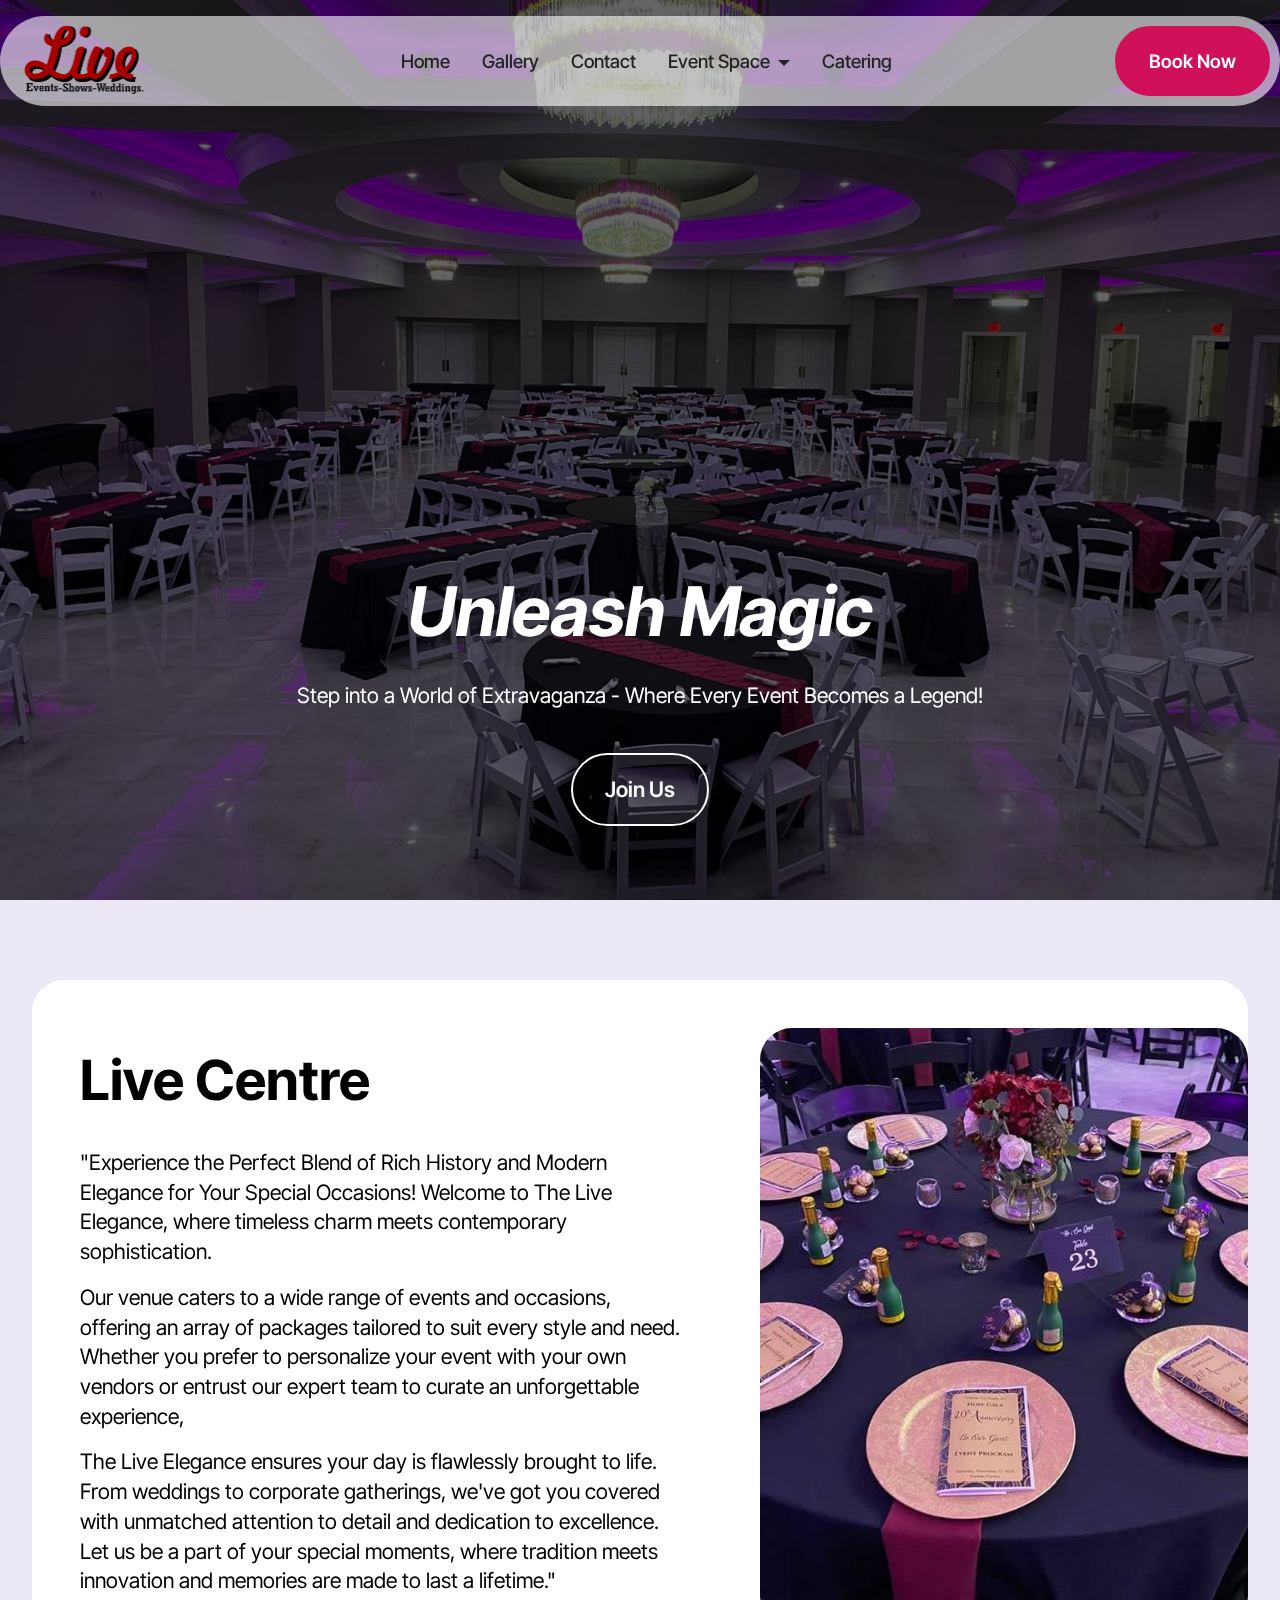
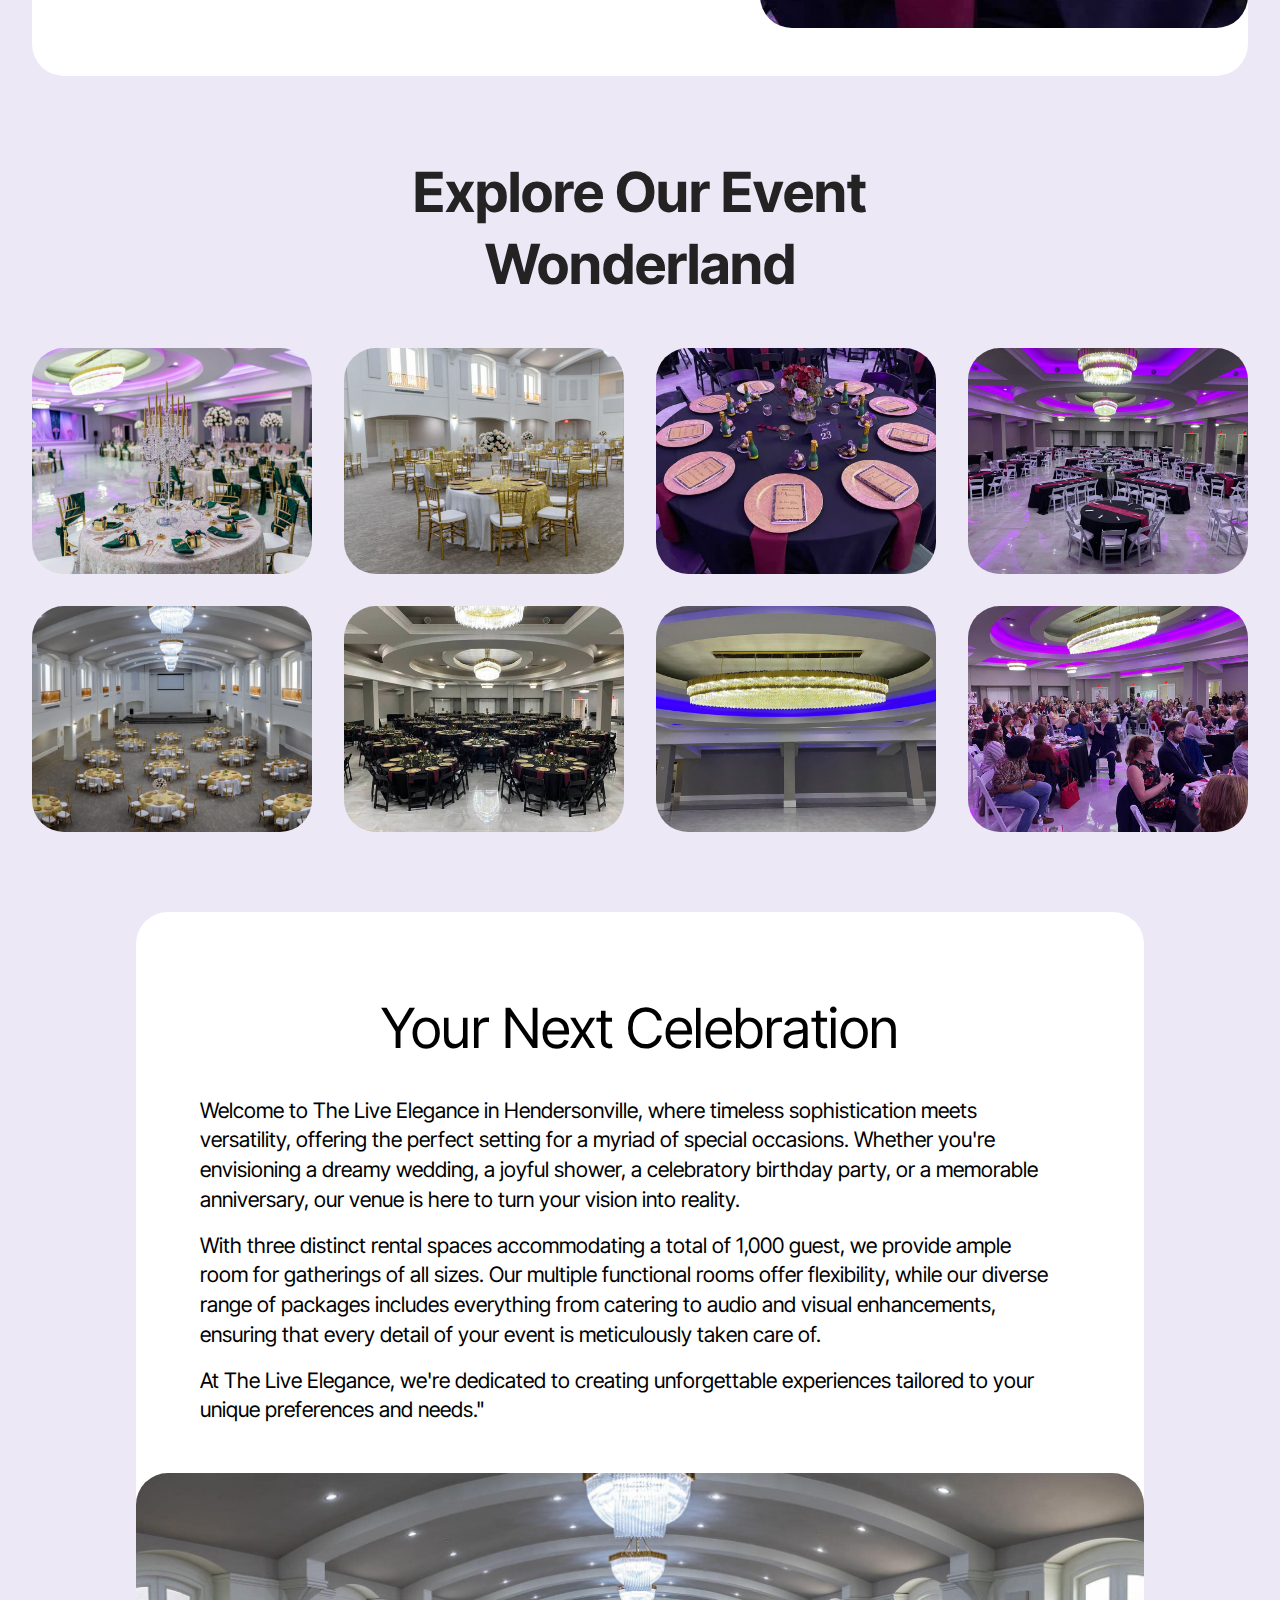
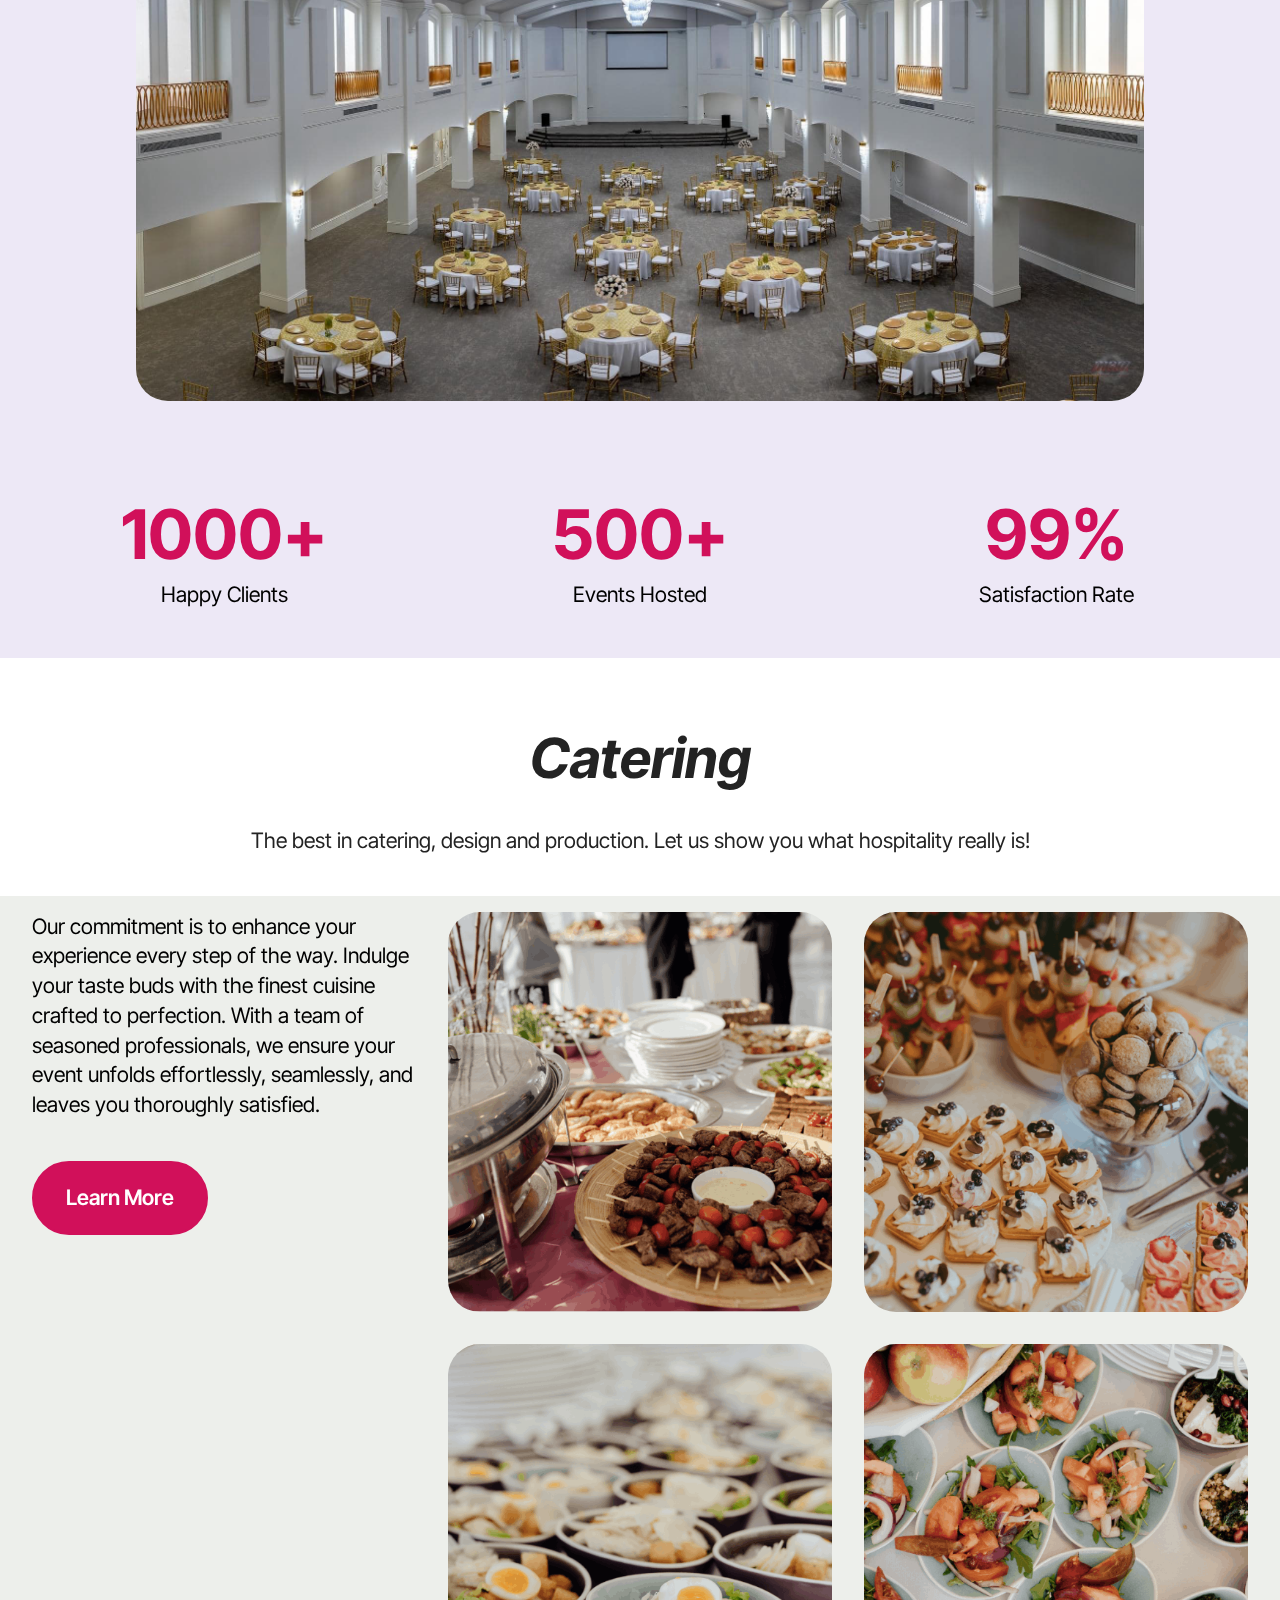
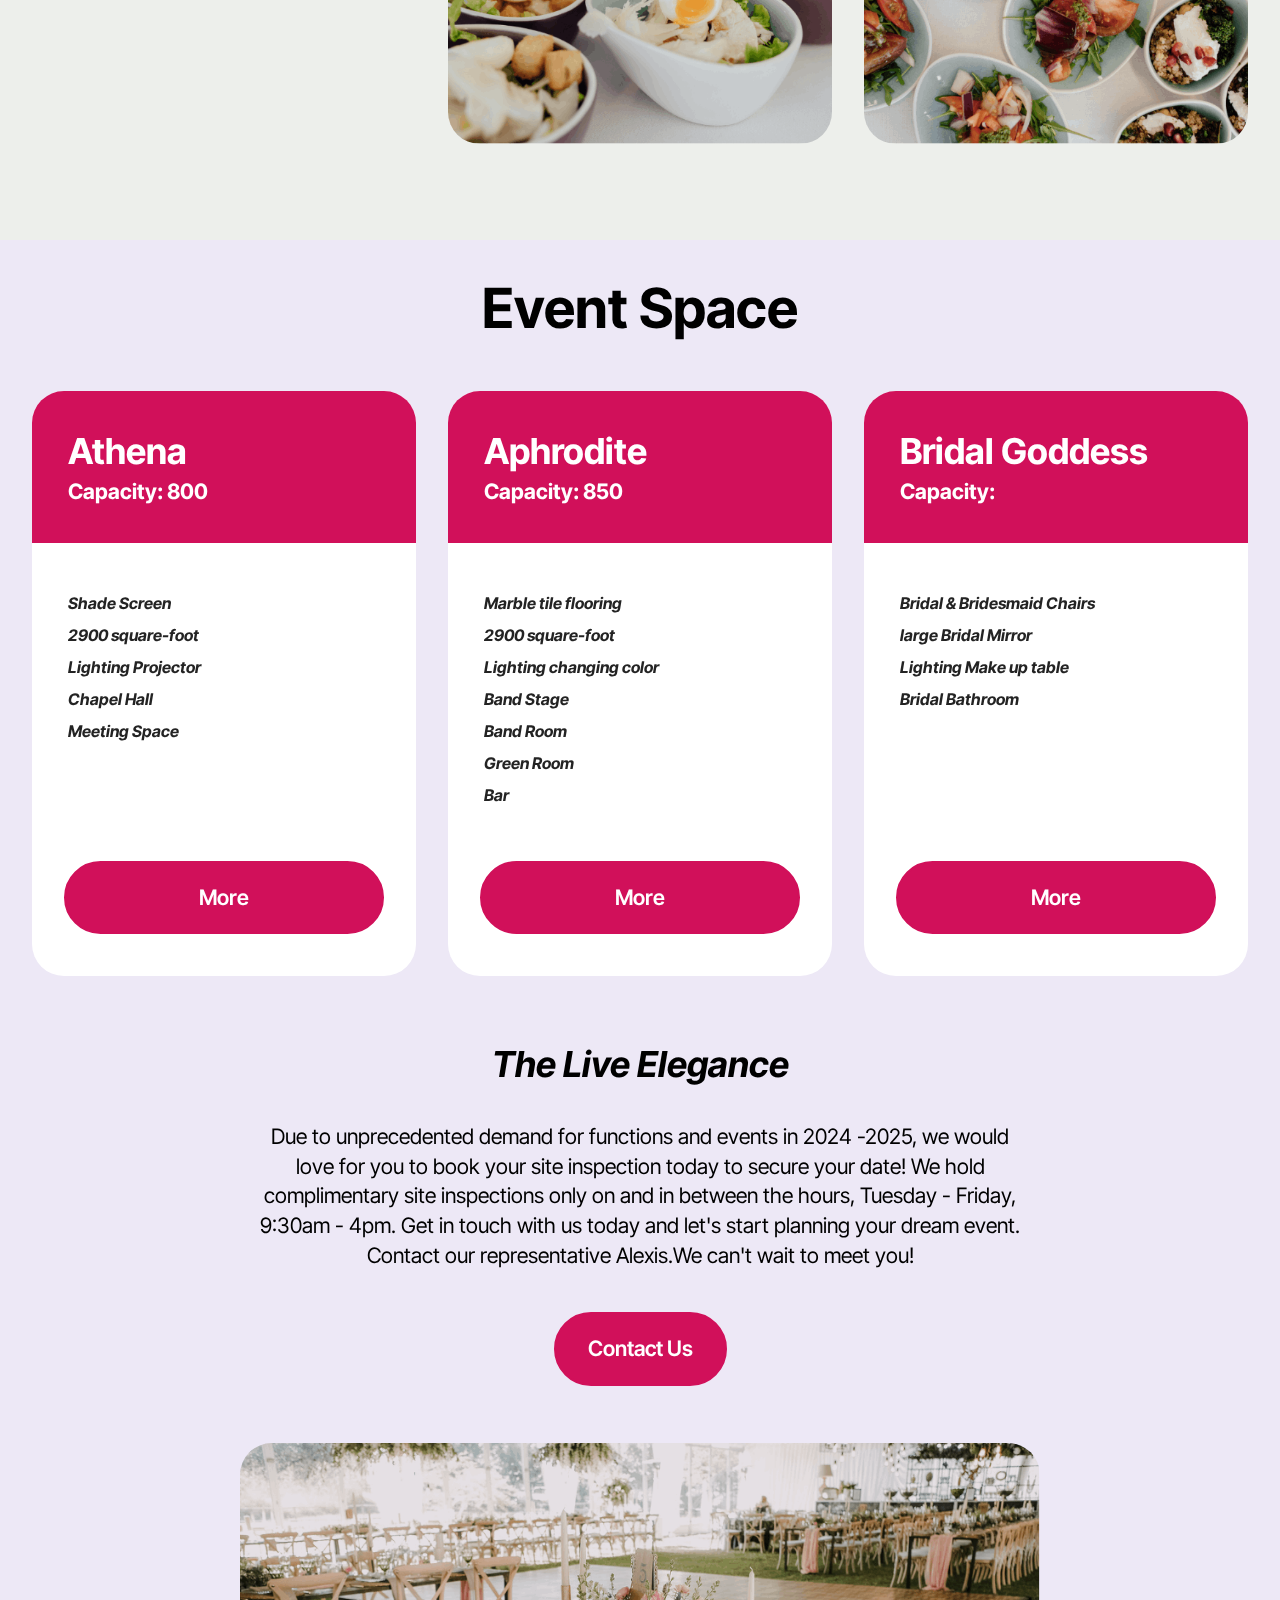
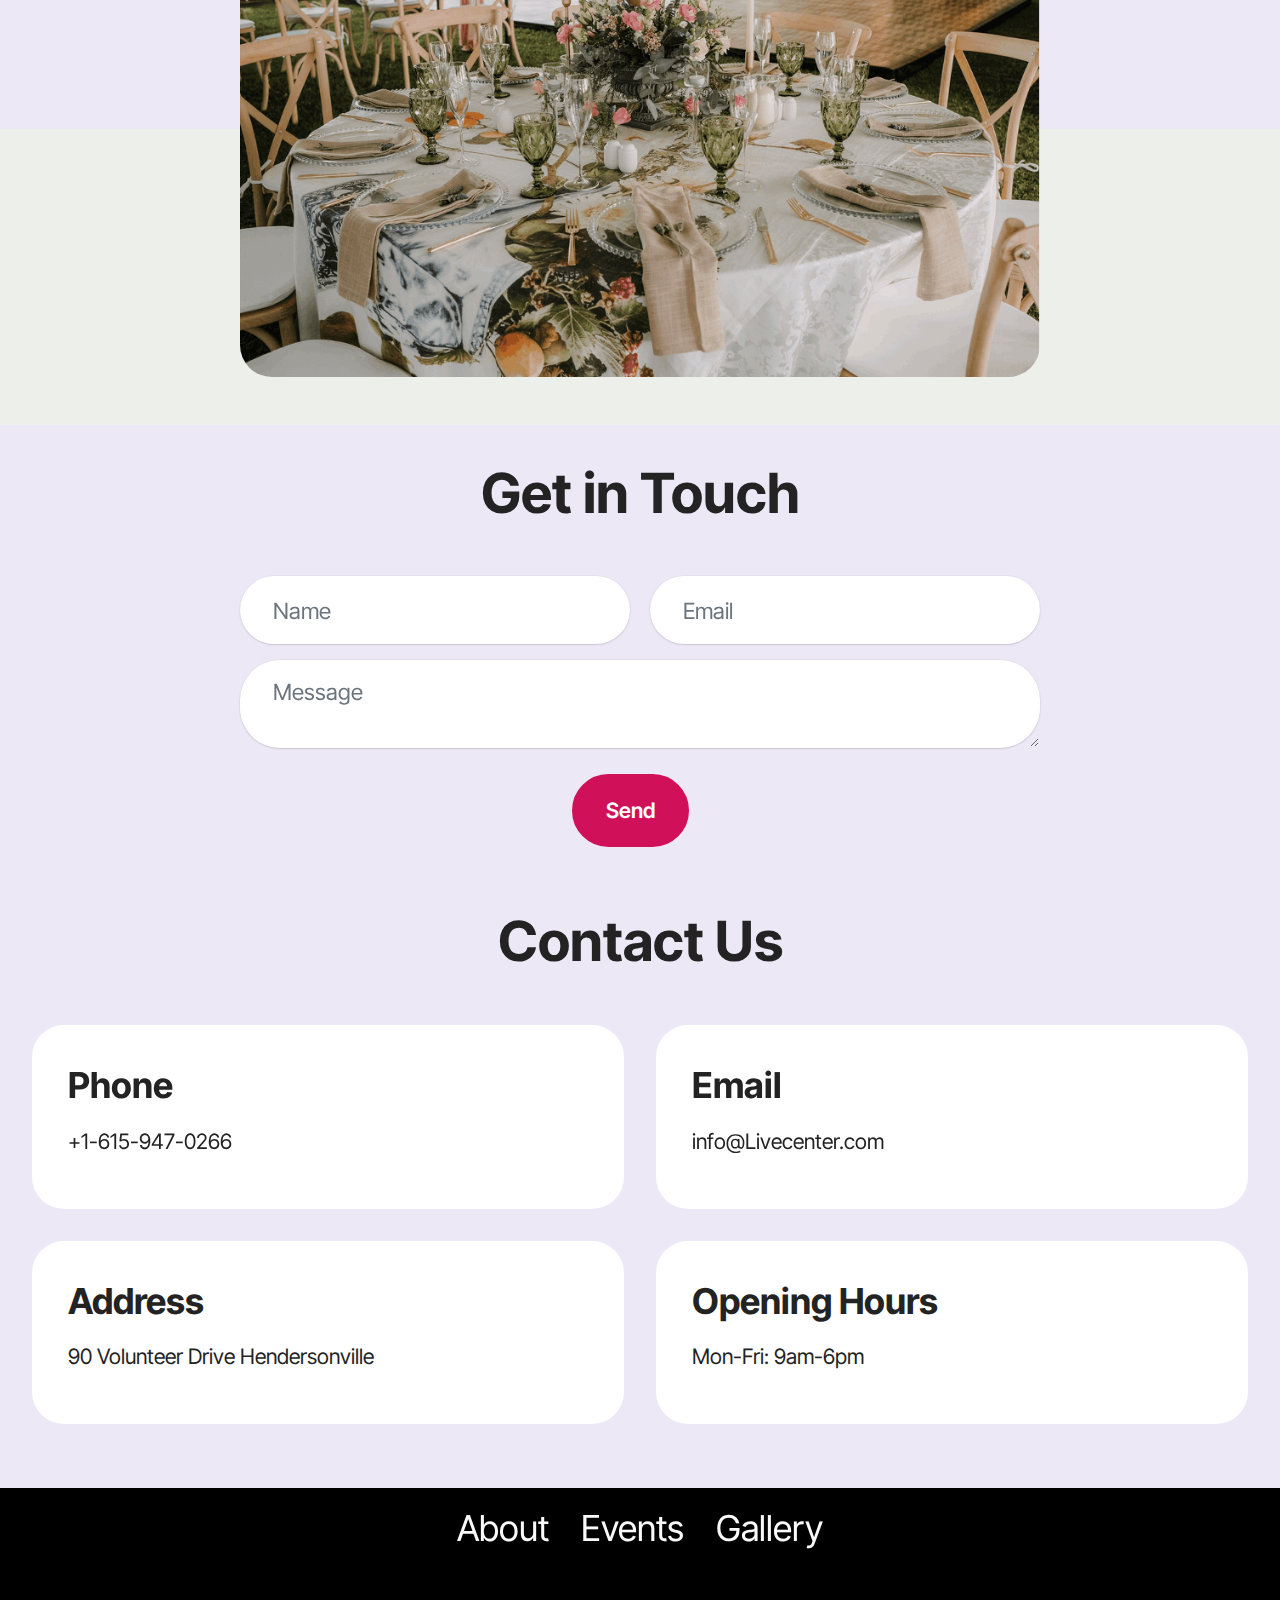
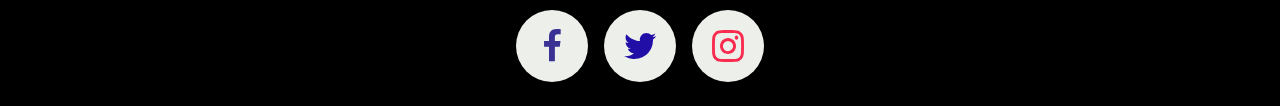
==== index.html @ 05a77b99 "Add files via upload" ====
<!DOCTYPE html>
<html  >
<head>
  <meta charset="UTF-8">
  <meta http-equiv="X-UA-Compatible" content="IE=edge">
  <meta name="generator" content="Mobirise v5.9.17, mobirise.com">
  <meta name="viewport" content="width=device-width, initial-scale=1, minimum-scale=1">
  <link rel="shortcut icon" href="assets/images/uncle-logo2-287x160.png" type="image/x-icon">
  <meta name="description" content="Live Centre Event Space offers a stunning venue for weddings, receptions, banquets, and more. Host your next event with us!">
  
  
  <title>Live Event Space</title>
  <link rel="stylesheet" href="assets/web/assets/mobirise-icons2/mobirise2.css">
  <link rel="stylesheet" href="assets/bootstrap/css/bootstrap.min.css">
  <link rel="stylesheet" href="assets/bootstrap/css/bootstrap-grid.min.css">
  <link rel="stylesheet" href="assets/bootstrap/css/bootstrap-reboot.min.css">
  <link rel="stylesheet" href="assets/parallax/jarallax.css">
  <link rel="stylesheet" href="assets/dropdown/css/style.css">
  <link rel="stylesheet" href="assets/socicon/css/styles.css">
  <link rel="stylesheet" href="assets/theme/css/style.css">
  <link rel="preload" href="https://fonts.googleapis.com/css2?family=Inter+Tight:wght@400;700&display=swap&display=swap" as="style" onload="this.onload=null;this.rel='stylesheet'">
  <noscript><link rel="stylesheet" href="https://fonts.googleapis.com/css2?family=Inter+Tight:wght@400;700&display=swap&display=swap"></noscript>
  <link rel="preload" as="style" href="assets/mobirise/css/mbr-additional.css?v=zTuafg"><link rel="stylesheet" href="assets/mobirise/css/mbr-additional.css?v=zTuafg" type="text/css">

  
  
  
</head>
<body>  
  <section data-bs-version="5.1" class="menu menu2 cid-u70zuFxo0R" once="menu" id="menu-5-u70zuFxo0R">
	

	<nav class="navbar navbar-dropdown navbar-fixed-top navbar-expand-lg">
		<div class="container">
			<div class="navbar-brand">
				<span class="navbar-logo">
					<a href="http://index.html">
						<img src="assets/images/uncle-logo2-287x160.png" alt="" style="height: 5rem;">
					</a>
				</span>
				
			</div>
			<button class="navbar-toggler" type="button" data-toggle="collapse" data-bs-toggle="collapse" data-target="#navbarSupportedContent" data-bs-target="#navbarSupportedContent" aria-controls="navbarNavAltMarkup" aria-expanded="false" aria-label="Toggle navigation">
				<div class="hamburger">
					<span></span>
					<span></span>
					<span></span>
					<span></span>
				</div>
			</button>
			<div class="collapse navbar-collapse" id="navbarSupportedContent">
				<ul class="navbar-nav nav-dropdown" data-app-modern-menu="true"><li class="nav-item">
						<a class="nav-link link text-black text-primary display-4" href="index.html" aria-expanded="false">Home</a>
					</li><li class="nav-item"><a class="nav-link link text-black text-primary display-4" href="index.html#gallery01-1">Gallery</a></li>
					<li class="nav-item">
						<a class="nav-link link text-black text-primary display-4" href="index.html#contacts-1-u70zuFBSXh">Contact</a>
					</li><li class="nav-item dropdown"><a class="nav-link link text-black text-primary dropdown-toggle display-4" href="index.html#contacts-1-u70zuFBSXh" data-toggle="dropdown-submenu" data-bs-toggle="dropdown" data-bs-auto-close="outside" aria-expanded="false">Event Space</a><div class="dropdown-menu" aria-labelledby="dropdown-922"><a class="text-black text-primary dropdown-item display-4" href="Athena.html">Athena</a><a class="text-black text-primary dropdown-item display-4" href="Aphrodite.html">Aphrodite</a><a class="text-black text-primary show dropdown-item display-4" href="Bridal_Goddess.html">Bridal Goddess</a></div></li><li class="nav-item"><a class="nav-link link text-black text-primary show display-4" href="catering.html">Catering</a></li></ul>
				
				<div class="navbar-buttons mbr-section-btn"><a class="btn btn-primary display-4" href="tel:134578909776">Book Now</a></div>
			</div>
		</div>
	</nav>
</section>

<section data-bs-version="5.1" class="header16 cid-u70zuFxnnM mbr-fullscreen mbr-parallax-background" id="hero-17-u70zuFxnnM">
  
  <div class="mbr-overlay" style="opacity: 0.6; background-color: rgb(0, 0, 0);"></div>
  <div class="container-fluid">
    <div class="row">
      <div class="content-wrap col-12 col-md-12">
        <h1 class="mbr-section-title mbr-fonts-style mbr-white mb-4 display-1">
          <strong><em>Unleash Magic</em></strong>
        </h1>
        
        <p class="mbr-fonts-style mbr-text mbr-white mb-4 display-7">Step into a World of Extravaganza - Where Every Event Becomes a Legend!</p>
        <div class="mbr-section-btn"><a class="btn btn-white-outline display-7" href="index.html#contact-form-2-u70zuFBLPX">Join Us</a></div>
      </div>
    </div>
  </div>
</section>

<section data-bs-version="5.1" class="article05 cid-u70zuFx595" id="about-us-5-u70zuFx595">
  

  
  

  <div class="container">
    <div class="row justify-content-center align-items-center">
      <div class="col-12">
        <div class="card-wrapper">
          <div class="row">
            <div class="col-12 col-md-12 col-lg-5 image-wrapper">
              <img class="w-100" src="assets/images/257571977-125615299886264-6537704620160958358-n-960x720.jpg" alt="Live Centre">
            </div>
            <div class="col-12 col-lg col-md-12">
              <div class="text-wrapper align-left">
                <h1 class="mbr-section-title mbr-fonts-style mb-4 display-2"><strong>Live Centre</strong>
                </h1>
                <p class="mbr-text mbr-fonts-style mb-3 display-7">"Experience the Perfect Blend of Rich History and Modern
Elegance for Your Special Occasions!
Welcome to The Live Elegance, where timeless charm
meets contemporary sophistication.&nbsp;&nbsp;</p>
                <p class="mbr-text mbr-fonts-style mb-3 display-7">Our venue caters to a wide range of events and occasions, offering an array of packages tailored to suit every style and need. Whether you prefer to personalize your event with your own vendors or entrust our expert team to curate an unforgettable experience,</p>
                <p class="mbr-text mbr-fonts-style display-7">The Live Elegance ensures your day is flawlessly brought to life. From weddings to corporate gatherings, we've got you covered with unmatched attention to detail and dedication to excellence. Let us be a part of your special moments, where tradition meets innovation and memories are made to last a lifetime."</p>
                
              </div>
            </div>
          </div>
        </div>
      </div>
    </div>
  </div>
</section>

<section data-bs-version="5.1" class="gallery1 mbr-gallery cid-u70NN5TNRz" id="gallery01-1">
    
    

    <div class="container-fluid">
        <div class="row justify-content-center">
            <div class="col-12 content-head">
                <div class="mb-5">
                    <h3 class="mbr-section-title mbr-fonts-style align-center m-0 display-2"><strong>Explore Our Event Wonderland</strong></h3>
                    
                </div>
            </div>
        </div>
        
        <div class="row mbr-gallery">
            <div class="col-12 col-md-6 col-lg-3 item gallery-image">
                <div class="item-wrapper mb-3" data-toggle="modal" data-bs-toggle="modal" data-target="#u99PHwrJMc-modal" data-bs-target="#u99PHwrJMc-modal">
                    <img class="w-100" src="assets/images/319644285-5686098381468629-2737537975859204961-n-595x397.jpg" alt="Live Centre" data-slide-to="0" data-bs-slide-to="0" data-target="#lb-u99PHwrJMc" data-bs-target="#lb-u99PHwrJMc">
                    <div class="icon-wrapper">
                        <span class="mobi-mbri mobi-mbri-search mbr-iconfont mbr-iconfont-btn"></span>
                    </div>
                </div>
                
            </div>
            <div class="col-12 col-md-6 col-lg-3 item gallery-image">
                <div class="item-wrapper mb-3" data-toggle="modal" data-bs-toggle="modal" data-target="#u99PHwrJMc-modal" data-bs-target="#u99PHwrJMc-modal">
                    <img class="w-100" src="assets/images/320929331-495531509388868-8748385758111742901-n-595x397.jpg" alt="Live Centre" data-slide-to="1" data-bs-slide-to="1" data-target="#lb-u99PHwrJMc" data-bs-target="#lb-u99PHwrJMc">
                    <div class="icon-wrapper">
                        <span class="mobi-mbri mobi-mbri-search mbr-iconfont mbr-iconfont-btn"></span>
                    </div>
                </div>
                
            </div>
            <div class="col-12 col-md-6 col-lg-3 item gallery-image">
                <div class="item-wrapper mb-3" data-toggle="modal" data-bs-toggle="modal" data-target="#u99PHwrJMc-modal" data-bs-target="#u99PHwrJMc-modal">
                    <img class="w-100" src="assets/images/257571977-125615299886264-6537704620160958358-n-960x720.jpg" alt="Live Centre" data-slide-to="2" data-bs-slide-to="2" data-target="#lb-u99PHwrJMc" data-bs-target="#lb-u99PHwrJMc">
                    <div class="icon-wrapper">
                        <span class="mobi-mbri mobi-mbri-search mbr-iconfont mbr-iconfont-btn"></span>
                    </div>
                </div>
                
            </div>
            <div class="col-12 col-md-6 col-lg-3 item gallery-image">
                <div class="item-wrapper mb-3" data-toggle="modal" data-bs-toggle="modal" data-target="#u99PHwrJMc-modal" data-bs-target="#u99PHwrJMc-modal">
                    <img class="w-100" src="assets/images/274262975-148573267590467-1226065469135155566-n-2000x1500.jpg" alt="Live Centre" data-slide-to="3" data-bs-slide-to="3" data-target="#lb-u99PHwrJMc" data-bs-target="#lb-u99PHwrJMc">
                    <div class="icon-wrapper">
                        <span class="mobi-mbri mobi-mbri-search mbr-iconfont mbr-iconfont-btn"></span>
                    </div>
                </div>
                
            </div>
            <div class="col-12 col-md-6 col-lg-3 item gallery-image">
                <div class="item-wrapper mb-3" data-toggle="modal" data-bs-toggle="modal" data-target="#u99PHwrJMc-modal" data-bs-target="#u99PHwrJMc-modal">
                    <img class="w-100" src="assets/images/320514263-2086607851548885-4342695156070627079-n-2048x1073.jpg" alt="Live Centre" data-slide-to="4" data-bs-slide-to="4" data-target="#lb-u99PHwrJMc" data-bs-target="#lb-u99PHwrJMc">
                    <div class="icon-wrapper">
                        <span class="mobi-mbri mobi-mbri-search mbr-iconfont mbr-iconfont-btn"></span>
                    </div>
                </div>
                
            </div>
            <div class="col-12 col-md-6 col-lg-3 item gallery-image">
                <div class="item-wrapper mb-3" data-toggle="modal" data-bs-toggle="modal" data-target="#u99PHwrJMc-modal" data-bs-target="#u99PHwrJMc-modal">
                    <img class="w-100" src="assets/images/257759147-125614933219634-5524056084572651303-n-595x446.jpg" alt="Live Centre" data-slide-to="5" data-bs-slide-to="5" data-target="#lb-u99PHwrJMc" data-bs-target="#lb-u99PHwrJMc">
                    <div class="icon-wrapper">
                        <span class="mobi-mbri mobi-mbri-search mbr-iconfont mbr-iconfont-btn"></span>
                    </div>
                </div>
                
            </div>
            <div class="col-12 col-md-6 col-lg-3 item gallery-image">
                <div class="item-wrapper mb-3" data-toggle="modal" data-bs-toggle="modal" data-target="#u99PHwrJMc-modal" data-bs-target="#u99PHwrJMc-modal">
                    <img class="w-100" src="assets/images/306787294-177612521440316-5414177741729104102-n-2048x1536.jpg" alt="Live Centre" data-slide-to="6" data-bs-slide-to="6" data-target="#lb-u99PHwrJMc" data-bs-target="#lb-u99PHwrJMc">
                    <div class="icon-wrapper">
                        <span class="mobi-mbri mobi-mbri-search mbr-iconfont mbr-iconfont-btn"></span>
                    </div>
                </div>
                
            </div>
            <div class="col-12 col-md-6 col-lg-3 item gallery-image">
                <div class="item-wrapper mb-3" data-toggle="modal" data-bs-toggle="modal" data-target="#u99PHwrJMc-modal" data-bs-target="#u99PHwrJMc-modal">
                    <img class="w-100" src="assets/images/274262855-148573287590465-9008054879863007153-n-595x446.jpg" alt="Live Centre" data-slide-to="7" data-bs-slide-to="7" data-target="#lb-u99PHwrJMc" data-bs-target="#lb-u99PHwrJMc">
                    <div class="icon-wrapper">
                        <span class="mobi-mbri mobi-mbri-search mbr-iconfont mbr-iconfont-btn"></span>
                    </div>
                </div>
                
            </div>
        </div>

        <div class="modal mbr-slider" tabindex="-1" role="dialog" aria-hidden="true" id="u99PHwrJMc-modal">
            <div class="modal-dialog" role="document">
                <div class="modal-content">
                    <div class="modal-body">
                        <div class="carousel slide" data-pause="false" data-bs-pause="false" id="lb-u99PHwrJMc" data-interval="5000" data-bs-interval="5000">
                            <div class="carousel-inner">
                                <div class="carousel-item active">
                                    <img class="d-block w-100" src="assets/images/319644285-5686098381468629-2737537975859204961-n-595x397.jpg" alt="Mobirise Website Builder">
                                </div>
                                <div class="carousel-item">
                                    <img class="d-block w-100" src="assets/images/320929331-495531509388868-8748385758111742901-n-595x397.jpg" alt="Mobirise Website Builder">
                                </div>
                                <div class="carousel-item">
                                    <img class="d-block w-100" src="assets/images/257571977-125615299886264-6537704620160958358-n-960x720.jpg" alt="Mobirise Website Builder">
                                </div>
                                <div class="carousel-item">
                                    <img class="d-block w-100" src="assets/images/274262975-148573267590467-1226065469135155566-n-2000x1500.jpg" alt="Mobirise Website Builder">
                                </div>
                                <div class="carousel-item">
                                    <img class="d-block w-100" src="assets/images/320514263-2086607851548885-4342695156070627079-n-2048x1073.jpg" alt="Mobirise Website Builder">
                                </div>
                                <div class="carousel-item">
                                    <img class="d-block w-100" src="assets/images/257759147-125614933219634-5524056084572651303-n-595x446.jpg" alt="Mobirise Website Builder">
                                </div>
                                <div class="carousel-item">
                                    <img class="d-block w-100" src="assets/images/306787294-177612521440316-5414177741729104102-n-2048x1536.jpg" alt="Mobirise Website Builder">
                                </div>
                                <div class="carousel-item">
                                    <img class="d-block w-100" src="assets/images/274262855-148573287590465-9008054879863007153-n-595x446.jpg" alt="Mobirise Website Builder">
                                </div>
                            </div>
                            <ol class="carousel-indicators">
                                <li data-slide-to="0" data-bs-slide-to="0" class="active" data-target="#lb-u99PHwrJMc" data-bs-target="#lb-u99PHwrJMc"></li>
                                <li data-slide-to="1" data-bs-slide-to="1" data-target="#lb-u99PHwrJMc" data-bs-target="#lb-u99PHwrJMc"></li>
                                <li data-slide-to="2" data-bs-slide-to="2" data-target="#lb-u99PHwrJMc" data-bs-target="#lb-u99PHwrJMc"></li>
                                <li data-slide-to="3" data-bs-slide-to="3" data-target="#lb-u99PHwrJMc" data-bs-target="#lb-u99PHwrJMc"></li>
                                <li data-slide-to="4" data-bs-slide-to="4" data-target="#lb-u99PHwrJMc" data-bs-target="#lb-u99PHwrJMc"></li>
                                <li data-slide-to="5" data-bs-slide-to="5" data-target="#lb-u99PHwrJMc" data-bs-target="#lb-u99PHwrJMc"></li>
                                <li data-slide-to="6" data-bs-slide-to="6" data-target="#lb-u99PHwrJMc" data-bs-target="#lb-u99PHwrJMc"></li>
                                <li data-slide-to="7" data-bs-slide-to="7" data-target="#lb-u99PHwrJMc" data-bs-target="#lb-u99PHwrJMc"></li>
                            </ol>
                            <a role="button" href="" class="close" data-dismiss="modal" data-bs-dismiss="modal" aria-label="Close">
                            </a>
                            <a class="carousel-control-prev carousel-control" role="button" data-slide="prev" data-bs-slide="prev" href="#lb-u99PHwrJMc">
                                <span class="mobi-mbri mobi-mbri-arrow-prev" aria-hidden="true"></span>
                                <span class="sr-only visually-hidden">Previous</span>
                            </a>
                            <a class="carousel-control-next carousel-control" role="button" data-slide="next" data-bs-slide="next" href="#lb-u99PHwrJMc">
                                <span class="mobi-mbri mobi-mbri-arrow-next" aria-hidden="true"></span>
                                <span class="sr-only visually-hidden">Next</span>
                            </a>
                        </div>
                    </div>
                </div>
            </div>
        </div>
    </div>
</section>

<section data-bs-version="5.1" class="article9 cid-u70zuFyvaO" id="generic-text-9-u70zuFyvaO">
  

  
  
  <div class="container">
    <div class="row justify-content-center">
      <div class="card col-md-12 col-lg-10">
        <div class="card-wrapper">
          <div class="card-content-text">
            <h3 class="card-title mbr-fonts-style mbr-white mt-3 mb-4 display-2">Your Next
Celebration</h3>
          <div class="row card-box align-left">
            <div class="item features-without-image col-12">
              <div class="item-wrapper">
                
                <p class="mbr-text mbr-fonts-style display-7">Welcome to The Live Elegance in Hendersonville,
where timeless sophistication meets versatility,
offering the perfect setting for a myriad of special
occasions. Whether you're envisioning a dreamy
wedding, a joyful shower, a celebratory birthday party,
or a memorable anniversary, our venue is here to turn
your vision into reality.</p>
              </div>
            </div>
            <div class="item features-without-image col-12">
              <div class="item-wrapper">
                
                <p class="mbr-text mbr-fonts-style display-7">With three distinct rental
spaces accommodating a total of 1,000 guest, we
provide ample room for gatherings of all sizes. Our
multiple functional rooms offer flexibility, while our
diverse range of packages includes everything from
catering to audio and visual enhancements, ensuring
that every detail of your event is meticulously taken
care of.</p>
              </div>
            </div>
            <div class="item features-without-image col-12">
              <div class="item-wrapper">
                
                <p class="mbr-text mbr-fonts-style display-7">At The Live Elegance, we're dedicated to
creating unforgettable experiences tailored to your
unique preferences and needs."</p>
              </div>
            </div>
          </div>
          </div>
          <div class="image-wrapper d-flex justify-content-center mt-3">
            <img src="assets/images/320514263-2086607851548885-4342695156070627079-n-2048x1073.jpg" alt="Live Centre">
          </div>
        </div>
      </div>
    </div>
  </div>
</section>

<section data-bs-version="5.1" class="features10 cid-u70zuFzMFV" id="metrics-2-u70zuFzMFV">
  

  
  
  <div class="container">
    
    <div class="row justify-content-center">
      <div class="item features-without-image col-12 col-md-6 col-lg-4">
        <div class="item-wrapper">
          <div class="card-box align-left">
            
            <h5 class="card-title mbr-fonts-style display-1">
              <strong>1000+</strong>
            </h5>
            <p class="card-text mbr-fonts-style mb-3 display-7">Happy Clients</p>
            
          </div>
        </div>
      </div>
      <div class="item features-without-image col-12 col-md-6 col-lg-4">
        <div class="item-wrapper">
          <div class="card-box align-left">
            
            <h5 class="card-title mbr-fonts-style display-1">
              <strong>500+</strong>
            </h5>
            <p class="card-text mbr-fonts-style mb-3 display-7">Events Hosted</p>
            
          </div>
        </div>
      </div>
      <div class="item features-without-image col-12 col-md-6 col-lg-4">
        <div class="item-wrapper">
          <div class="card-box align-left">
            
            <h5 class="card-title mbr-fonts-style display-1">
              <strong>99%</strong>
            </h5>
            <p class="card-text mbr-fonts-style mb-3 display-7">Satisfaction Rate</p>
            
          </div>
        </div>
      </div>
    </div>
  </div>
</section>

<section data-bs-version="5.1" class="article11 cid-u7hQCeKfdh" id="article11-b">
    

    
    
    <div class="container">
        <div class="row justify-content-center">
            <div class="title col-md-12 col-lg-10">
                <h3 class="mbr-section-title mbr-fonts-style align-center mt-0 mb-0 display-2">
                <strong><em>Catering</em></strong></h3>
                <h4 class="mbr-section-subtitle align-center mbr-fonts-style mt-4 display-7">The best in catering, design and production. Let us show you what hospitality really is!</h4>
                
            </div>
        </div>
    </div>
</section>

<section data-bs-version="5.1" class="gallery09 cid-u7hJh2JN47" id="gallery09-a">
  

  

  <div class="container">
    <div class="row justify-content-center">
      <div class="col-12 col-md-12 col-lg-4 main-text">
        <div class="">
          
          <h6 class="mbr-section-subtitle mbr-fonts-style mt-0 mb-4 display-7">Our commitment is to enhance your experience every step of the way. Indulge your taste buds with the finest cuisine crafted to perfection. With a team of seasoned professionals, we ensure your event unfolds effortlessly, seamlessly, and leaves you thoroughly satisfied.</h6>
          <div class="mbr-section-btn mt-3 main-button"><a href="catering.html" class="btn item-btn btn-primary display-7">Learn More</a></div>
        </div>
      </div>

      <div class="col-lg-8 side-features row">
        <div class="item features-image col-12 col-md-6 col-lg-6 active">
          <div class="item-wrapper">
            <div class="item-img">
              <img src="assets/images/sasas-816x545.png" alt="Catering" title="" data-slide-to="1" data-bs-slide-to="1">
            </div>
            
          </div>
        </div>
        <div class="item features-image col-12 col-md-6 col-lg-6 active">
          <div class="item-wrapper">
            <div class="item-img">
              <img src="assets/images/xcc-816x544.png" alt="Catering" title="" data-slide-to="2" data-bs-slide-to="2">
            </div>
            
          </div>
        </div>
        <div class="item features-image col-12 col-md-6 col-lg-6 active">
          <div class="item-wrapper">
            <div class="item-img">
              <img src="assets/images/asa-816x545.png" alt="Catering" title="" data-slide-to="3" data-bs-slide-to="3">
            </div>
            
          </div>
        </div>
        <div class="item features-image col-12 col-md-6 col-lg-6 active">
          <div class="item-wrapper">
            <div class="item-img">
              <img src="assets/images/fg-816x545.png" alt="Catering" title="" data-slide-to="4" data-bs-slide-to="4">
            </div>
            
          </div>
        </div>
      </div>
    </div>
  </div>
</section>

<section data-bs-version="5.1" class="pricing1 cid-u70zuFzxa2" id="pricing-cards-1-u70zuFzxa2">
    
    
    <div class="container-fluid">
        <div class="row justify-content-center">
            <div class="col-12 content-head">
                <div class="mbr-section-head mb-5">
                    <h4 class="mbr-section-title mbr-fonts-style align-center mb-0 display-2">
                        <strong>Event Space</strong></h4>
                    
                </div>
            </div>
        </div>
        <div class="row">
            <div class="item features-without-image col-12 col-md-6 col-lg-4 item-mb active">
                <div class="item-wrapper">
                    <div class="item-head">
                        <h5 class="item-title mbr-fonts-style mb-0 display-5">
                            <strong>Athena</strong>
                        </h5>
                        <h6 class="item-subtitle mbr-fonts-style mt-0 mb-0 display-7"><strong>Capacity: 800</strong></h6>
                    </div>
                    <div class="item-content">
                        <p class="mbr-text mbr-fonts-style display-7"></p><p><strong><em>Shade Screen</em></strong><br><strong><em><br>2900 square-foot</em></strong><br><strong><em><br></em></strong><strong><em>Lighting
Projector</em></strong><br><strong><em><br></em></strong><strong><em>Chapel Hall</em></strong><br><strong><em>
<br>Meeting Space</em></strong></p><p></p>
                    </div>
                    <div class="mbr-section-btn item-footer"><a href="Athena.html" class="btn item-btn btn-primary display-7">More</a></div>
                </div>
            </div>
            <div class="item features-without-image col-12 col-md-6 col-lg-4 item-mb">
                <div class="item-wrapper">
                    <div class="item-head">
                        <h5 class="item-title mbr-fonts-style mb-0 display-5">
                            <strong>Aphrodite</strong>
                        </h5>
                        <h6 class="item-subtitle mbr-fonts-style mt-0 mb-0 display-7"><strong>Capacity: 850</strong></h6>
                    </div>
                    <div class="item-content">
                        <p class="mbr-text mbr-fonts-style display-7"></p><p><strong><em>Marble tile flooring<br><br>2900 square-foot<br><br>Lighting changing color<br><br>Band Stage<br><br>Band Room<br><br>Green Room<br><br>Bar</em></strong></p><p></p>
                    </div>
                    <div class="mbr-section-btn item-footer"><a href="Aphrodite.html" class="btn item-btn btn-primary display-7">More</a></div>
                </div>
            </div>

            <div class="item features-without-image col-12 col-md-6 col-lg-4 item-mb">
                <div class="item-wrapper">
                    <div class="item-head">
                        <h5 class="item-title mbr-fonts-style mb-0 display-5"><strong>Bridal Goddess</strong></h5>
                        <h6 class="item-subtitle mbr-fonts-style mt-0 mb-0 display-7"><strong>Capacity:&nbsp;</strong></h6>
                    </div>
                    <div class="item-content">
                        <p class="mbr-text mbr-fonts-style display-7"></p><p><em style=""><strong>Bridal &amp; Bridesmaid Chairs<br><br>large Bridal Mirror<br><br>Lighting
Make up table<br><br>Bridal Bathroom</strong></em></p><p></p>
                    </div>
                    <div class="mbr-section-btn item-footer"><a href="Bridal_Goddess.html" class="btn item-btn btn-primary display-7">More</a></div>
                </div>
            </div>

            
        </div>
    </div>
</section>

<section data-bs-version="5.1" class="header5 cid-u7hTgjYSoN" id="header05-d">
	

	
	
	<div class="topbg"></div>
	<div class="align-center container-fluid">
		<div class="row justify-content-center">
			<div class="col-md-12 content-head">
				<h1 class="mbr-section-title mbr-fonts-style mb-4 display-5">
					<em><strong>The Live Elegance</strong></em></h1>
				<p class="mbr-text mbr-fonts-style mb-4 display-7">Due to unprecedented demand for functions and events in 2024 -2025, we would love for you to book your site inspection today to secure your date! We hold complimentary site inspections only on and in between the hours, Tuesday - Friday, 9:30am - 4pm. Get in touch with us today and let's start planning your dream event. Contact our representative Alexis.We can't wait to meet you!
				</p>
				<div class="mbr-section-btn mt-3"><a class="btn btn-primary display-7" href="index.html#contact-form-2-u70zuFBLPX">Contact Us</a></div>
			</div>
		</div>
		<div class="row mt-5 justify-content-center">
			<div class="col-12 col-lg-8">
				<img src="assets/images/ass-941x627.png" alt="Live" title="">
			</div>
		</div>
	</div>
</section>

<section data-bs-version="5.1" class="form5 cid-u70zuFBLPX" id="contact-form-2-u70zuFBLPX">
    
    
    <div class="container">
        <div class="row justify-content-center">
            <div class="col-12 content-head">
                <div class="mbr-section-head mb-5">
                    <h3 class="mbr-section-title mbr-fonts-style align-center mb-0 display-2">
                        <strong>Get in Touch</strong>
                    </h3>
                    
                </div>
            </div>
        </div>
        <div class="row justify-content-center">
            <div class="col-lg-8 mx-auto mbr-form" data-form-type="formoid">
                <form action="https://mobirise.eu/" method="POST" class="mbr-form form-with-styler" data-form-title="Form Name"><input type="hidden" name="email" data-form-email="true" value="iiTrYH9aJuQvFzGcxIvQMgH66fmJSUYwXBgcujx6FcKlrPKM/JQs20QR0OQopiNbMpw1oy+E3ITqU/I2P6sCOLxTetYBZKnognGGDc3LKMIMBrJZSWh4o/DLEc1gtAx0">
                    <div class="row">
                        <div hidden="hidden" data-form-alert="" class="alert alert-success col-12">Thanks for filling out the form!</div>
                        <div hidden="hidden" data-form-alert-danger="" class="alert alert-danger col-12">
                            Oops...! some problem!
                        </div>
                    </div>
                    <div class="dragArea row">
                        <div class="col-md col-sm-12 form-group mb-3" data-for="name">
                            <input type="text" name="name" placeholder="Name" data-form-field="name" class="form-control" value="" id="name-contact-form-2-u70zuFBLPX">
                        </div>
                        <div class="col-md col-sm-12 form-group mb-3" data-for="email">
                            <input type="email" name="email" placeholder="Email" data-form-field="email" class="form-control" value="" id="email-contact-form-2-u70zuFBLPX">
                        </div>
                        <div class="col-12 form-group mb-3" data-for="textarea">
                            <textarea name="textarea" placeholder="Message" data-form-field="textarea" class="form-control" id="textarea-contact-form-2-u70zuFBLPX"></textarea>
                        </div>
                        <div class="col-lg-12 col-md-12 col-sm-12 align-center mbr-section-btn"><button type="submit" class="btn btn-primary display-7">Send</button></div>
                    </div>
                </form>
            </div>
        </div>
    </div>
</section>

<section data-bs-version="5.1" class="contacts01 cid-u70zuFBSXh" id="contacts-1-u70zuFBSXh">
    

    
    
    <div class="container">
        <div class="row justify-content-center">
            <div class="col-12 content-head">
                <div class="mbr-section-head mb-5">
                    <h3 class="mbr-section-title mbr-fonts-style align-center mb-0 display-2">
                        <strong>Contact Us</strong>
                    </h3>
                    
                </div>
            </div>
        </div>
        <div class="row">
            <div class="item features-without-image col-12 col-md-6 active">
                <div class="item-wrapper">
                    <div class="text-wrapper">
                        <h6 class="card-title mbr-fonts-style mb-3 display-5">
                            <strong>Phone</strong>
                        </h6>
                        <p class="mbr-text mbr-fonts-style display-7">+1-615-947-0266</p>
                    </div>
                </div>
            </div>
            <div class="item features-without-image col-12 col-md-6">
                <div class="item-wrapper">
                    <div class="text-wrapper">
                        <h6 class="card-title mbr-fonts-style mb-3 display-5">
                            <strong>Email</strong>
                        </h6>
                        <p class="mbr-text mbr-fonts-style display-7">
                            <a href="mailto:info@Liveeventspace.com" class="text-black">info@Livecenter.com</a>
                        </p>
                    </div>
                </div>
            </div>
            <div class="item features-without-image col-12 col-md-6">
                <div class="item-wrapper">
                    <div class="text-wrapper">
                        <h6 class="card-title mbr-fonts-style mb-3 display-5">
                            <strong>Address</strong>
                        </h6>
                        <p class="mbr-text mbr-fonts-style display-7">90 Volunteer Drive&nbsp;Hendersonville </p>
                    </div>
                </div>
            </div>
            <div class="item features-without-image col-12 col-md-6">
                <div class="item-wrapper">
                    <div class="text-wrapper">
                        <h6 class="card-title mbr-fonts-style mb-3 display-5">
                            <strong>Opening Hours</strong>
                        </h6>
                        <p class="mbr-text mbr-fonts-style display-7">Mon-Fri: 9am-6pm</p>
                    </div>
                </div>
            </div>
        </div>
    </div>
</section>

<section data-bs-version="5.1" class="footer3 cid-u70zuFBSfb" once="footers" id="footer-3-u70zuFBSfb">

        

    

    <div class="container">
        <div class="row">
            <div class="row-links">
                <ul class="header-menu">
                  
                  
                  
                  
                <li class="header-menu-item mbr-fonts-style display-5">
                    <a href="index.html#about-us-5-u70zuFx595" class="text-white text-primary">About</a>
                  </li><li class="header-menu-item mbr-fonts-style display-5">
                    <a href="index.html#pricing-cards-1-u70zuFzxa2" class="text-white text-primary">Events</a>
                  </li><li class="header-menu-item mbr-fonts-style display-5">
                    <a href="index.html#gallery01-1" class="text-white text-primary">Gallery</a>
                  </li></ul>
              </div>

            <div class="col-12 mt-4">
                <div class="social-row">
                    <div class="soc-item">
                        <a href="https://www.facebook.com/profile.php?id=100075747082232">
                            <span class="mbr-iconfont display-7 socicon-facebook socicon" style="color: rgb(57, 49, 147); fill: rgb(57, 49, 147);"></span>
                        </a>
                    </div>
                    <div class="soc-item">
                        <a href="https://www.facebook.com/profile.php?id=100075747082232" target="_blank">
                            <span class="mbr-iconfont socicon-twitter socicon" style="color: rgb(33, 14, 167); fill: rgb(33, 14, 167);"></span>
                        </a>
                    </div>
                    <div class="soc-item">
                        <a href="https://www.facebook.com/profile.php?id=100075747082232" target="_blank">
                            <span class="mbr-iconfont socicon-instagram socicon" style="color: rgb(249, 44, 80); fill: rgb(249, 44, 80);"></span>
                        </a>
                    </div>
                    
                    
                </div>
            </div>
            
        </div>
    </div>
</section>
<script src="assets/bootstrap/js/bootstrap.bundle.min.js"></script>
<script src="assets/parallax/jarallax.js"></script>
<script src="assets/smoothscroll/smooth-scroll.js"></script>
<script src="assets/ytplayer/index.js"></script>
<script src="assets/dropdown/js/navbar-dropdown.js"></script>
<script src="assets/theme/js/script.js"></script>
<script src="assets/formoid/formoid.min.js"></script>  
  
  
</body>
</html>
---- assets/web/assets/mobirise-icons2/mobirise2.css ----
@font-face {
  font-family: 'Moririse2';
  font-display: swap;
  src:  url('mobirise2.eot?f2bix4');
  src:  url('mobirise2.eot?f2bix4#iefix') format('embedded-opentype'),
    url('mobirise2.ttf?f2bix4') format('truetype'),
    url('mobirise2.woff?f2bix4') format('woff'),
    url('mobirise2.svg?f2bix4#mobirise2') format('svg');
  font-weight: normal;
  font-style: normal;
}

[class^="mobi-"], [class*=" mobi-"] {
  /* use !important to prevent issues with browser extensions that change fonts */
  font-family: 'Moririse2' !important;
  speak: none;
  font-style: normal;
  font-weight: normal;
  font-variant: normal;
  text-transform: none;
  line-height: 1;

  /* Better Font Rendering =========== */
  -webkit-font-smoothing: antialiased;
  -moz-osx-font-smoothing: grayscale;
}

.mobi-mbri-add-submenu:before {
  content: "\e900";
}
.mobi-mbri-alert:before {
  content: "\e901";
}
.mobi-mbri-align-center:before {
  content: "\e902";
}
.mobi-mbri-align-justify:before {
  content: "\e903";
}
.mobi-mbri-align-left:before {
  content: "\e904";
}
.mobi-mbri-align-right:before {
  content: "\e905";
}
.mobi-mbri-android:before {
  content: "\e906";
}
.mobi-mbri-apple:before {
  content: "\e907";
}
.mobi-mbri-arrow-down:before {
  content: "\e908";
}
.mobi-mbri-arrow-next:before {
  content: "\e909";
}
.mobi-mbri-arrow-prev:before {
  content: "\e90a";
}
.mobi-mbri-arrow-up:before {
  content: "\e90b";
}
.mobi-mbri-bold:before {
  content: "\e90c";
}
.mobi-mbri-bookmark:before {
  content: "\e90d";
}
.mobi-mbri-bootstrap:before {
  content: "\e90e";
}
.mobi-mbri-briefcase:before {
  content: "\e90f";
}
.mobi-mbri-browse:before {
  content: "\e910";
}
.mobi-mbri-bulleted-list:before {
  content: "\e911";
}
.mobi-mbri-calendar:before {
  content: "\e912";
}
.mobi-mbri-camera:before {
  content: "\e913";
}
.mobi-mbri-cart-add:before {
  content: "\e914";
}
.mobi-mbri-cart-full:before {
  content: "\e915";
}
.mobi-mbri-cash:before {
  content: "\e916";
}
.mobi-mbri-change-style:before {
  content: "\e917";
}
.mobi-mbri-chat:before {
  content: "\e918";
}
.mobi-mbri-clock:before {
  content: "\e919";
}
.mobi-mbri-close:before {
  content: "\e91a";
}
.mobi-mbri-cloud:before {
  content: "\e91b";
}
.mobi-mbri-code:before {
  content: "\e91c";
}
.mobi-mbri-contact-form:before {
  content: "\e91d";
}
.mobi-mbri-credit-card:before {
  content: "\e91e";
}
.mobi-mbri-cursor-click:before {
  content: "\e91f";
}
.mobi-mbri-cust-feedback:before {
  content: "\e920";
}
.mobi-mbri-database:before {
  content: "\e921";
}
.mobi-mbri-delivery:before {
  content: "\e922";
}
.mobi-mbri-desktop:before {
  content: "\e923";
}
.mobi-mbri-devices:before {
  content: "\e924";
}
.mobi-mbri-down:before {
  content: "\e925";
}
.mobi-mbri-download-2:before {
  content: "\e926";
}
.mobi-mbri-download:before {
  content: "\e927";
}
.mobi-mbri-drag-n-drop-2:before {
  content: "\e928";
}
.mobi-mbri-drag-n-drop:before {
  content: "\e929";
}
.mobi-mbri-edit-2:before {
  content: "\e92a";
}
.mobi-mbri-edit:before {
  content: "\e92b";
}
.mobi-mbri-error:before {
  content: "\e92c";
}
.mobi-mbri-extension:before {
  content: "\e92d";
}
.mobi-mbri-features:before {
  content: "\e92e";
}
.mobi-mbri-file:before {
  content: "\e92f";
}
.mobi-mbri-flag:before {
  content: "\e930";
}
.mobi-mbri-folder:before {
  content: "\e931";
}
.mobi-mbri-gift:before {
  content: "\e932";
}
.mobi-mbri-github:before {
  content: "\e933";
}
.mobi-mbri-globe-2:before {
  content: "\e934";
}
.mobi-mbri-globe:before {
  content: "\e935";
}
.mobi-mbri-growing-chart:before {
  content: "\e936";
}
.mobi-mbri-hearth:before {
  content: "\e937";
}
.mobi-mbri-help:before {
  content: "\e938";
}
.mobi-mbri-home:before {
  content: "\e939";
}
.mobi-mbri-hot-cup:before {
  content: "\e93a";
}
.mobi-mbri-idea:before {
  content: "\e93b";
}
.mobi-mbri-image-gallery:before {
  content: "\e93c";
}
.mobi-mbri-image-slider:before {
  content: "\e93d";
}
.mobi-mbri-info:before {
  content: "\e93e";
}
.mobi-mbri-italic:before {
  content: "\e93f";
}
.mobi-mbri-key:before {
  content: "\e940";
}
.mobi-mbri-laptop:before {
  content: "\e941";
}
.mobi-mbri-layers:before {
  content: "\e942";
}
.mobi-mbri-left-right:before {
  content: "\e943";
}
.mobi-mbri-left:before {
  content: "\e944";
}
.mobi-mbri-letter:before {
  content: "\e945";
}
.mobi-mbri-like:before {
  content: "\e946";
}
.mobi-mbri-link:before {
  content: "\e947";
}
.mobi-mbri-lock:before {
  content: "\e948";
}
.mobi-mbri-login:before {
  content: "\e949";
}
.mobi-mbri-logout:before {
  content: "\e94a";
}
.mobi-mbri-magic-stick:before {
  content: "\e94b";
}
.mobi-mbri-map-pin:before {
  content: "\e94c";
}
.mobi-mbri-menu:before {
  content: "\e94d";
}
.mobi-mbri-mobile-2:before {
  content: "\e94e";
}
.mobi-mbri-mobile-horizontal:before {
  content: "\e94f";
}
.mobi-mbri-mobile:before {
  content: "\e950";
}
.mobi-mbri-mobirise:before {
  content: "\e951";
}
.mobi-mbri-more-horizontal:before {
  content: "\e952";
}
.mobi-mbri-more-vertical:before {
  content: "\e953";
}
.mobi-mbri-music:before {
  content: "\e954";
}
.mobi-mbri-new-file:before {
  content: "\e955";
}
.mobi-mbri-numbered-list:before {
  content: "\e956";
}
.mobi-mbri-opened-folder:before {
  content: "\e957";
}
.mobi-mbri-pages:before {
  content: "\e958";
}
.mobi-mbri-paper-plane:before {
  content: "\e959";
}
.mobi-mbri-paperclip:before {
  content: "\e95a";
}
.mobi-mbri-phone:before {
  content: "\e95b";
}
.mobi-mbri-photo:before {
  content: "\e95c";
}
.mobi-mbri-photos:before {
  content: "\e95d";
}
.mobi-mbri-pin:before {
  content: "\e95e";
}
.mobi-mbri-play:before {
  content: "\e95f";
}
.mobi-mbri-plus:before {
  content: "\e960";
}
.mobi-mbri-preview:before {
  content: "\e961";
}
.mobi-mbri-print:before {
  content: "\e962";
}
.mobi-mbri-protect:before {
  content: "\e963";
}
.mobi-mbri-question:before {
  content: "\e964";
}
.mobi-mbri-quote-left:before {
  content: "\e965";
}
.mobi-mbri-quote-right:before {
  content: "\e966";
}
.mobi-mbri-redo:before {
  content: "\e967";
}
.mobi-mbri-refresh:before {
  content: "\e968";
}
.mobi-mbri-responsive-2:before {
  content: "\e969";
}
.mobi-mbri-responsive:before {
  content: "\e96a";
}
.mobi-mbri-right:before {
  content: "\e96b";
}
.mobi-mbri-rocket:before {
  content: "\e96c";
}
.mobi-mbri-sad-face:before {
  content: "\e96d";
}
.mobi-mbri-sale:before {
  content: "\e96e";
}
.mobi-mbri-save:before {
  content: "\e96f";
}
.mobi-mbri-search:before {
  content: "\e970";
}
.mobi-mbri-setting-2:before {
  content: "\e971";
}
.mobi-mbri-setting-3:before {
  content: "\e972";
}
.mobi-mbri-setting:before {
  content: "\e973";
}
.mobi-mbri-share:before {
  content: "\e974";
}
.mobi-mbri-shopping-bag:before {
  content: "\e975";
}
.mobi-mbri-shopping-basket:before {
  content: "\e976";
}
.mobi-mbri-shopping-cart:before {
  content: "\e977";
}
.mobi-mbri-sites:before {
  content: "\e978";
}
.mobi-mbri-smile-face:before {
  content: "\e979";
}
.mobi-mbri-speed:before {
  content: "\e97a";
}
.mobi-mbri-star:before {
  content: "\e97b";
}
.mobi-mbri-success:before {
  content: "\e97c";
}
.mobi-mbri-sun:before {
  content: "\e97d";
}
.mobi-mbri-sun2:before {
  content: "\e97e";
}
.mobi-mbri-tablet-vertical:before {
  content: "\e97f";
}
.mobi-mbri-tablet:before {
  content: "\e980";
}
.mobi-mbri-target:before {
  content: "\e981";
}
.mobi-mbri-timer:before {
  content: "\e982";
}
.mobi-mbri-to-ftp:before {
  content: "\e983";
}
.mobi-mbri-to-local-drive:before {
  content: "\e984";
}
.mobi-mbri-touch-swipe:before {
  content: "\e985";
}
.mobi-mbri-touch:before {
  content: "\e986";
}
.mobi-mbri-trash:before {
  content: "\e987";
}
.mobi-mbri-underline:before {
  content: "\e988";
}
.mobi-mbri-undo:before {
  content: "\e989";
}
.mobi-mbri-unlink:before {
  content: "\e98a";
}
.mobi-mbri-unlock:before {
  content: "\e98b";
}
.mobi-mbri-up-down:before {
  content: "\e98c";
}
.mobi-mbri-up:before {
  content: "\e98d";
}
.mobi-mbri-update:before {
  content: "\e98e";
}
.mobi-mbri-upload-2:before {
  content: "\e98f";
}
.mobi-mbri-upload:before {
  content: "\e990";
}
.mobi-mbri-user-2:before {
  content: "\e991";
}
.mobi-mbri-user:before {
  content: "\e992";
}
.mobi-mbri-users:before {
  content: "\e993";
}
.mobi-mbri-video-play:before {
  content: "\e994";
}
.mobi-mbri-video:before {
  content: "\e995";
}
.mobi-mbri-watch:before {
  content: "\e996";
}
.mobi-mbri-website-theme-2:before {
  content: "\e997";
}
.mobi-mbri-website-theme:before {
  content: "\e998";
}
.mobi-mbri-wifi:before {
  content: "\e999";
}
.mobi-mbri-windows:before {
  content: "\e99a";
}
.mobi-mbri-zoom-in:before {
  content: "\e99b";
}
.mobi-mbri-zoom-out:before {
  content: "\e99c";
}
---- assets/parallax/jarallax.css ----
.jarallax {
    position: relative;
    z-index: 0;
}
.jarallax > .jarallax-img {
    position: absolute;
    object-fit: cover;
    /* support for plugin https://github.com/bfred-it/object-fit-images */
    font-family: 'object-fit: cover;';
    top: 0;
    left: 0;
    width: 100%;
    height: 100%;
    z-index: -1;
}
---- assets/dropdown/css/style.css ----
.navbar-dropdown {
  left: 0;
  padding: 0;
  position: absolute;
  right: 0;
  top: 0;
  transition: all 0.45s ease;
  z-index: 1030;
  background: #282828; }
  .navbar-dropdown .navbar-logo {
    margin-right: 0.8rem;
    transition: margin 0.3s ease-in-out;
    vertical-align: middle; }
    .navbar-dropdown .navbar-logo img {
      height: 3.125rem;
      transition: all 0.3s ease-in-out; }
    .navbar-dropdown .navbar-logo.mbr-iconfont {
      font-size: 3.125rem;
      line-height: 3.125rem; }
  .navbar-dropdown .navbar-caption {
    font-weight: 700;
    white-space: normal;
    vertical-align: -4px;
    line-height: 3.125rem !important; }
    .navbar-dropdown .navbar-caption, .navbar-dropdown .navbar-caption:hover {
      color: inherit;
      text-decoration: none; }
  .navbar-dropdown .mbr-iconfont + .navbar-caption {
    vertical-align: -1px; }
  .navbar-dropdown.navbar-fixed-top {
    position: fixed; }
  .navbar-dropdown .navbar-brand span {
    vertical-align: -4px; }
  .navbar-dropdown.bg-color.transparent {
    background: none; }
  .navbar-dropdown.navbar-short .navbar-brand {
    padding: 0.625rem 0; }
    .navbar-dropdown.navbar-short .navbar-brand span {
      vertical-align: -1px; }
  .navbar-dropdown.navbar-short .navbar-caption {
    line-height: 2.375rem !important;
    vertical-align: -2px; }
  .navbar-dropdown.navbar-short .navbar-logo {
    margin-right: 0.5rem; }
    .navbar-dropdown.navbar-short .navbar-logo img {
      height: 2.375rem; }
    .navbar-dropdown.navbar-short .navbar-logo.mbr-iconfont {
      font-size: 2.375rem;
      line-height: 2.375rem; }
  .navbar-dropdown.navbar-short .mbr-table-cell {
    height: 3.625rem; }
  .navbar-dropdown .navbar-close {
    left: 0.6875rem;
    position: fixed;
    top: 0.75rem;
    z-index: 1000; }
  .navbar-dropdown .hamburger-icon {
    content: "";
    display: inline-block;
    vertical-align: middle;
    width: 16px;
    -webkit-box-shadow: 0 -6px 0 1px #282828,0 0 0 1px #282828,0 6px 0 1px #282828;
    -moz-box-shadow: 0 -6px 0 1px #282828,0 0 0 1px #282828,0 6px 0 1px #282828;
    box-shadow: 0 -6px 0 1px #282828,0 0 0 1px #282828,0 6px 0 1px #282828; }

.dropdown-menu .dropdown-toggle[data-toggle="dropdown-submenu"]::after {
  border-bottom: 0.35em solid transparent;
  border-left: 0.35em solid;
  border-right: 0;
  border-top: 0.35em solid transparent;
  margin-left: 0.3rem; }

.dropdown-menu .dropdown-item:focus {
  outline: 0; }

.nav-dropdown {
  font-size: 0.75rem;
  font-weight: 500;
  height: auto !important; }
  .nav-dropdown .nav-btn {
    padding-left: 1rem; }
  .nav-dropdown .link {
    margin: .667em 1.667em;
    font-weight: 500;
    padding: 0;
    transition: color .2s ease-in-out; }
    .nav-dropdown .link.dropdown-toggle {
      margin-right: 2.583em; }
      .nav-dropdown .link.dropdown-toggle::after {
        margin-left: .25rem;
        border-top: 0.35em solid;
        border-right: 0.35em solid transparent;
        border-left: 0.35em solid transparent;
        border-bottom: 0; }
      .nav-dropdown .link.dropdown-toggle[aria-expanded="true"] {
        margin: 0;
        padding: 0.667em 3.263em  0.667em 1.667em; }
  .nav-dropdown .link::after,
  .nav-dropdown .dropdown-item::after {
    color: inherit; }
  .nav-dropdown .btn {
    font-size: 0.75rem;
    font-weight: 700;
    letter-spacing: 0;
    margin-bottom: 0;
    padding-left: 1.25rem;
    padding-right: 1.25rem; }
  .nav-dropdown .dropdown-menu {
    border-radius: 0;
    border: 0;
    left: 0;
    margin: 0;
    padding-bottom: 1.25rem;
    padding-top: 1.25rem;
    position: relative; }
  .nav-dropdown .dropdown-submenu {
    margin-left: 0.125rem;
    top: 0; }
  .nav-dropdown .dropdown-item {
    font-weight: 500;
    line-height: 2;
    padding: 0.3846em 4.615em 0.3846em 1.5385em;
    position: relative;
    transition: color .2s ease-in-out, background-color .2s ease-in-out; }
    .nav-dropdown .dropdown-item::after {
      margin-top: -0.3077em;
      position: absolute;
      right: 1.1538em;
      top: 50%; }
    .nav-dropdown .dropdown-item:focus, .nav-dropdown .dropdown-item:hover {
      background: none; }

@media (max-width: 767px) {
  .nav-dropdown.navbar-toggleable-sm {
    bottom: 0;
    display: none;
    left: 0;
    overflow-x: hidden;
    position: fixed;
    top: 0;
    transform: translateX(-100%);
    -ms-transform: translateX(-100%);
    -webkit-transform: translateX(-100%);
    width: 18.75rem;
    z-index: 999; } }
.nav-dropdown.navbar-toggleable-xl {
  bottom: 0;
  display: none;
  left: 0;
  overflow-x: hidden;
  position: fixed;
  top: 0;
  transform: translateX(-100%);
  -ms-transform: translateX(-100%);
  -webkit-transform: translateX(-100%);
  width: 18.75rem;
  z-index: 999; }

.nav-dropdown-sm {
  display: block !important;
  overflow-x: hidden;
  overflow: auto;
  padding-top: 3.875rem; }
  .nav-dropdown-sm::after {
    content: "";
    display: block;
    height: 3rem;
    width: 100%; }
  .nav-dropdown-sm.collapse.in ~ .navbar-close {
    display: block !important; }
  .nav-dropdown-sm.collapsing, .nav-dropdown-sm.collapse.in {
    transform: translateX(0);
    -ms-transform: translateX(0);
    -webkit-transform: translateX(0);
    transition: all 0.25s ease-out;
    -webkit-transition: all 0.25s ease-out;
    background: #282828; }
  .nav-dropdown-sm.collapsing[aria-expanded="false"] {
    transform: translateX(-100%);
    -ms-transform: translateX(-100%);
    -webkit-transform: translateX(-100%); }
  .nav-dropdown-sm .nav-item {
    display: block;
    margin-left: 0 !important;
    padding-left: 0; }
  .nav-dropdown-sm .link,
  .nav-dropdown-sm .dropdown-item {
    border-top: 1px dotted rgba(255, 255, 255, 0.1);
    font-size: 0.8125rem;
    line-height: 1.6;
    margin: 0 !important;
    padding: 0.875rem 2.4rem 0.875rem 1.5625rem !important;
    position: relative;
    white-space: normal; }
    .nav-dropdown-sm .link:focus, .nav-dropdown-sm .link:hover,
    .nav-dropdown-sm .dropdown-item:focus,
    .nav-dropdown-sm .dropdown-item:hover {
      background: rgba(0, 0, 0, 0.2) !important;
      color: #c0a375; }
  .nav-dropdown-sm .nav-btn {
    position: relative;
    padding: 1.5625rem 1.5625rem 0 1.5625rem; }
    .nav-dropdown-sm .nav-btn::before {
      border-top: 1px dotted rgba(255, 255, 255, 0.1);
      content: "";
      left: 0;
      position: absolute;
      top: 0;
      width: 100%; }
    .nav-dropdown-sm .nav-btn + .nav-btn {
      padding-top: 0.625rem; }
      .nav-dropdown-sm .nav-btn + .nav-btn::before {
        display: none; }
  .nav-dropdown-sm .btn {
    padding: 0.625rem 0; }
  .nav-dropdown-sm .dropdown-toggle[data-toggle="dropdown-submenu"]::after {
    margin-left: .25rem;
    border-top: 0.35em solid;
    border-right: 0.35em solid transparent;
    border-left: 0.35em solid transparent;
    border-bottom: 0; }
  .nav-dropdown-sm .dropdown-toggle[data-toggle="dropdown-submenu"][aria-expanded="true"]::after {
    border-top: 0;
    border-right: 0.35em solid transparent;
    border-left: 0.35em solid transparent;
    border-bottom: 0.35em solid; }
  .nav-dropdown-sm .dropdown-menu {
    margin: 0;
    padding: 0;
    position: relative;
    top: 0;
    left: 0;
    width: 100%;
    border: 0;
    float: none;
    border-radius: 0;
    background: none; }
  .nav-dropdown-sm .dropdown-submenu {
    left: 100%;
    margin-left: 0.125rem;
    margin-top: -1.25rem;
    top: 0; }

.navbar-toggleable-sm .nav-dropdown .dropdown-menu {
  position: absolute; }

.navbar-toggleable-sm .nav-dropdown .dropdown-submenu {
  left: 100%;
  margin-left: 0.125rem;
  margin-top: -1.25rem;
  top: 0; }

.navbar-toggleable-sm.opened .nav-dropdown .dropdown-menu {
  position: relative; }

.navbar-toggleable-sm.opened .nav-dropdown .dropdown-submenu {
  left: 0;
  margin-left: 00rem;
  margin-top: 0rem;
  top: 0; }

.is-builder .nav-dropdown.collapsing {
  transition: none !important; }
---- assets/socicon/css/styles.css ----
@charset "UTF-8";

@font-face {
  font-family: 'Socicon';
  src:  url('../fonts/socicon.eot');
  src:  url('../fonts/socicon.eot?#iefix') format('embedded-opentype'),
    url('../fonts/socicon.woff2') format('woff2'),
    url('../fonts/socicon.ttf') format('truetype'),
    url('../fonts/socicon.woff') format('woff'),
    url('../fonts/socicon.svg#socicon') format('svg');
  font-weight: normal;
  font-style: normal;
  font-display: swap;
}

[data-icon]:before {
  font-family: "socicon" !important;
  content: attr(data-icon);
  font-style: normal !important;
  font-weight: normal !important;
  font-variant: normal !important;
  text-transform: none !important;
  speak: none;
  line-height: 1;
  -webkit-font-smoothing: antialiased;
  -moz-osx-font-smoothing: grayscale;
}

[class^="socicon-"], [class*=" socicon-"] {
  /* use !important to prevent issues with browser extensions that change fonts */
  font-family: 'Socicon' !important;
  speak: none;
  font-style: normal;
  font-weight: normal;
  font-variant: normal;
  text-transform: none;
  line-height: 1;

  /* Better Font Rendering =========== */
  -webkit-font-smoothing: antialiased;
  -moz-osx-font-smoothing: grayscale;
}

.socicon-eitaa:before {
  content: "\e97c";
}
.socicon-soroush:before {
  content: "\e97d";
}
.socicon-bale:before {
  content: "\e97e";
}
.socicon-zazzle:before {
  content: "\e97b";
}
.socicon-society6:before {
  content: "\e97a";
}
.socicon-redbubble:before {
  content: "\e979";
}
.socicon-avvo:before {
  content: "\e978";
}
.socicon-stitcher:before {
  content: "\e977";
}
.socicon-googlehangouts:before {
  content: "\e974";
}
.socicon-dlive:before {
  content: "\e975";
}
.socicon-vsco:before {
  content: "\e976";
}
.socicon-flipboard:before {
  content: "\e973";
}
.socicon-ubuntu:before {
  content: "\e958";
}
.socicon-artstation:before {
  content: "\e959";
}
.socicon-invision:before {
  content: "\e95a";
}
.socicon-torial:before {
  content: "\e95b";
}
.socicon-collectorz:before {
  content: "\e95c";
}
.socicon-seenthis:before {
  content: "\e95d";
}
.socicon-googleplaymusic:before {
  content: "\e95e";
}
.socicon-debian:before {
  content: "\e95f";
}
.socicon-filmfreeway:before {
  content: "\e960";
}
.socicon-gnome:before {
  content: "\e961";
}
.socicon-itchio:before {
  content: "\e962";
}
.socicon-jamendo:before {
  content: "\e963";
}
.socicon-mix:before {
  content: "\e964";
}
.socicon-sharepoint:before {
  content: "\e965";
}
.socicon-tinder:before {
  content: "\e966";
}
.socicon-windguru:before {
  content: "\e967";
}
.socicon-cdbaby:before {
  content: "\e968";
}
.socicon-elementaryos:before {
  content: "\e969";
}
.socicon-stage32:before {
  content: "\e96a";
}
.socicon-tiktok:before {
  content: "\e96b";
}
.socicon-gitter:before {
  content: "\e96c";
}
.socicon-letterboxd:before {
  content: "\e96d";
}
.socicon-threema:before {
  content: "\e96e";
}
.socicon-splice:before {
  content: "\e96f";
}
.socicon-metapop:before {
  content: "\e970";
}
.socicon-naver:before {
  content: "\e971";
}
.socicon-remote:before {
  content: "\e972";
}
.socicon-internet:before {
  content: "\e957";
}
.socicon-moddb:before {
  content: "\e94b";
}
.socicon-indiedb:before {
  content: "\e94c";
}
.socicon-traxsource:before {
  content: "\e94d";
}
.socicon-gamefor:before {
  content: "\e94e";
}
.socicon-pixiv:before {
  content: "\e94f";
}
.socicon-myanimelist:before {
  content: "\e950";
}
.socicon-blackberry:before {
  content: "\e951";
}
.socicon-wickr:before {
  content: "\e952";
}
.socicon-spip:before {
  content: "\e953";
}
.socicon-napster:before {
  content: "\e954";
}
.socicon-beatport:before {
  content: "\e955";
}
.socicon-hackerone:before {
  content: "\e956";
}
.socicon-hackernews:before {
  content: "\e946";
}
.socicon-smashwords:before {
  content: "\e947";
}
.socicon-kobo:before {
  content: "\e948";
}
.socicon-bookbub:before {
  content: "\e949";
}
.socicon-mailru:before {
  content: "\e94a";
}
.socicon-gitlab:before {
  content: "\e945";
}
.socicon-instructables:before {
  content: "\e944";
}
.socicon-portfolio:before {
  content: "\e943";
}
.socicon-codered:before {
  content: "\e940";
}
.socicon-origin:before {
  content: "\e941";
}
.socicon-nextdoor:before {
  content: "\e942";
}
.socicon-udemy:before {
  content: "\e93f";
}
.socicon-livemaster:before {
  content: "\e93e";
}
.socicon-crunchbase:before {
  content: "\e93b";
}
.socicon-homefy:before {
  content: "\e93c";
}
.socicon-calendly:before {
  content: "\e93d";
}
.socicon-realtor:before {
  content: "\e90f";
}
.socicon-tidal:before {
  content: "\e910";
}
.socicon-qobuz:before {
  content: "\e911";
}
.socicon-natgeo:before {
  content: "\e912";
}
.socicon-mastodon:before {
  content: "\e913";
}
.socicon-unsplash:before {
  content: "\e914";
}
.socicon-homeadvisor:before {
  content: "\e915";
}
.socicon-angieslist:before {
  content: "\e916";
}
.socicon-codepen:before {
  content: "\e917";
}
.socicon-slack:before {
  content: "\e918";
}
.socicon-openaigym:before {
  content: "\e919";
}
.socicon-logmein:before {
  content: "\e91a";
}
.socicon-fiverr:before {
  content: "\e91b";
}
.socicon-gotomeeting:before {
  content: "\e91c";
}
.socicon-aliexpress:before {
  content: "\e91d";
}
.socicon-guru:before {
  content: "\e91e";
}
.socicon-appstore:before {
  content: "\e91f";
}
.socicon-homes:before {
  content: "\e920";
}
.socicon-zoom:before {
  content: "\e921";
}
.socicon-alibaba:before {
  content: "\e922";
}
.socicon-craigslist:before {
  content: "\e923";
}
.socicon-wix:before {
  content: "\e924";
}
.socicon-redfin:before {
  content: "\e925";
}
.socicon-googlecalendar:before {
  content: "\e926";
}
.socicon-shopify:before {
  content: "\e927";
}
.socicon-freelancer:before {
  content: "\e928";
}
.socicon-seedrs:before {
  content: "\e929";
}
.socicon-bing:before {
  content: "\e92a";
}
.socicon-doodle:before {
  content: "\e92b";
}
.socicon-bonanza:before {
  content: "\e92c";
}
.socicon-squarespace:before {
  content: "\e92d";
}
.socicon-toptal:before {
  content: "\e92e";
}
.socicon-gust:before {
  content: "\e92f";
}
.socicon-ask:before {
  content: "\e930";
}
.socicon-trulia:before {
  content: "\e931";
}
.socicon-loomly:before {
  content: "\e932";
}
.socicon-ghost:before {
  content: "\e933";
}
.socicon-upwork:before {
  content: "\e934";
}
.socicon-fundable:before {
  content: "\e935";
}
.socicon-booking:before {
  content: "\e936";
}
.socicon-googlemaps:before {
  content: "\e937";
}
.socicon-zillow:before {
  content: "\e938";
}
.socicon-niconico:before {
  content: "\e939";
}
.socicon-toneden:before {
  content: "\e93a";
}
.socicon-augment:before {
  content: "\e908";
}
.socicon-bitbucket:before {
  content: "\e909";
}
.socicon-fyuse:before {
  content: "\e90a";
}
.socicon-yt-gaming:before {
  content: "\e90b";
}
.socicon-sketchfab:before {
  content: "\e90c";
}
.socicon-mobcrush:before {
  content: "\e90d";
}
.socicon-microsoft:before {
  content: "\e90e";
}
.socicon-pandora:before {
  content: "\e907";
}
.socicon-messenger:before {
  content: "\e906";
}
.socicon-gamewisp:before {
  content: "\e905";
}
.socicon-bloglovin:before {
  content: "\e904";
}
.socicon-tunein:before {
  content: "\e903";
}
.socicon-gamejolt:before {
  content: "\e901";
}
.socicon-trello:before {
  content: "\e902";
}
.socicon-spreadshirt:before {
  content: "\e900";
}
.socicon-500px:before {
  content: "\e000";
}
.socicon-8tracks:before {
  content: "\e001";
}
.socicon-airbnb:before {
  content: "\e002";
}
.socicon-alliance:before {
  content: "\e003";
}
.socicon-amazon:before {
  content: "\e004";
}
.socicon-amplement:before {
  content: "\e005";
}
.socicon-android:before {
  content: "\e006";
}
.socicon-angellist:before {
  content: "\e007";
}
.socicon-apple:before {
  content: "\e008";
}
.socicon-appnet:before {
  content: "\e009";
}
.socicon-baidu:before {
  content: "\e00a";
}
.socicon-bandcamp:before {
  content: "\e00b";
}
.socicon-battlenet:before {
  content: "\e00c";
}
.socicon-mixer:before {
  content: "\e00d";
}
.socicon-bebee:before {
  content: "\e00e";
}
.socicon-bebo:before {
  content: "\e00f";
}
.socicon-behance:before {
  content: "\e010";
}
.socicon-blizzard:before {
  content: "\e011";
}
.socicon-blogger:before {
  content: "\e012";
}
.socicon-buffer:before {
  content: "\e013";
}
.socicon-chrome:before {
  content: "\e014";
}
.socicon-coderwall:before {
  content: "\e015";
}
.socicon-curse:before {
  content: "\e016";
}
.socicon-dailymotion:before {
  content: "\e017";
}
.socicon-deezer:before {
  content: "\e018";
}
.socicon-delicious:before {
  content: "\e019";
}
.socicon-deviantart:before {
  content: "\e01a";
}
.socicon-diablo:before {
  content: "\e01b";
}
.socicon-digg:before {
  content: "\e01c";
}
.socicon-discord:before {
  content: "\e01d";
}
.socicon-disqus:before {
  content: "\e01e";
}
.socicon-douban:before {
  content: "\e01f";
}
.socicon-draugiem:before {
  content: "\e020";
}
.socicon-dribbble:before {
  content: "\e021";
}
.socicon-drupal:before {
  content: "\e022";
}
.socicon-ebay:before {
  content: "\e023";
}
.socicon-ello:before {
  content: "\e024";
}
.socicon-endomodo:before {
  content: "\e025";
}
.socicon-envato:before {
  content: "\e026";
}
.socicon-etsy:before {
  content: "\e027";
}
.socicon-facebook:before {
  content: "\e028";
}
.socicon-feedburner:before {
  content: "\e029";
}
.socicon-filmweb:before {
  content: "\e02a";
}
.socicon-firefox:before {
  content: "\e02b";
}
.socicon-flattr:before {
  content: "\e02c";
}
.socicon-flickr:before {
  content: "\e02d";
}
.socicon-formulr:before {
  content: "\e02e";
}
.socicon-forrst:before {
  content: "\e02f";
}
.socicon-foursquare:before {
  content: "\e030";
}
.socicon-friendfeed:before {
  content: "\e031";
}
.socicon-github:before {
  content: "\e032";
}
.socicon-goodreads:before {
  content: "\e033";
}
.socicon-google:before {
  content: "\e034";
}
.socicon-googlescholar:before {
  content: "\e035";
}
.socicon-googlegroups:before {
  content: "\e036";
}
.socicon-googlephotos:before {
  content: "\e037";
}
.socicon-googleplus:before {
  content: "\e038";
}
.socicon-grooveshark:before {
  content: "\e039";
}
.socicon-hackerrank:before {
  content: "\e03a";
}
.socicon-hearthstone:before {
  content: "\e03b";
}
.socicon-hellocoton:before {
  content: "\e03c";
}
.socicon-heroes:before {
  content: "\e03d";
}
.socicon-smashcast:before {
  content: "\e03e";
}
.socicon-horde:before {
  content: "\e03f";
}
.socicon-houzz:before {
  content: "\e040";
}
.socicon-icq:before {
  content: "\e041";
}
.socicon-identica:before {
  content: "\e042";
}
.socicon-imdb:before {
  content: "\e043";
}
.socicon-instagram:before {
  content: "\e044";
}
.socicon-issuu:before {
  content: "\e045";
}
.socicon-istock:before {
  content: "\e046";
}
.socicon-itunes:before {
  content: "\e047";
}
.socicon-keybase:before {
  content: "\e048";
}
.socicon-lanyrd:before {
  content: "\e049";
}
.socicon-lastfm:before {
  content: "\e04a";
}
.socicon-line:before {
  content: "\e04b";
}
.socicon-linkedin:before {
  content: "\e04c";
}
.socicon-livejournal:before {
  content: "\e04d";
}
.socicon-lyft:before {
  content: "\e04e";
}
.socicon-macos:before {
  content: "\e04f";
}
.socicon-mail:before {
  content: "\e050";
}
.socicon-medium:before {
  content: "\e051";
}
.socicon-meetup:before {
  content: "\e052";
}
.socicon-mixcloud:before {
  content: "\e053";
}
.socicon-modelmayhem:before {
  content: "\e054";
}
.socicon-mumble:before {
  content: "\e055";
}
.socicon-myspace:before {
  content: "\e056";
}
.socicon-newsvine:before {
  content: "\e057";
}
.socicon-nintendo:before {
  content: "\e058";
}
.socicon-npm:before {
  content: "\e059";
}
.socicon-odnoklassniki:before {
  content: "\e05a";
}
.socicon-openid:before {
  content: "\e05b";
}
.socicon-opera:before {
  content: "\e05c";
}
.socicon-outlook:before {
  content: "\e05d";
}
.socicon-overwatch:before {
  content: "\e05e";
}
.socicon-patreon:before {
  content: "\e05f";
}
.socicon-paypal:before {
  content: "\e060";
}
.socicon-periscope:before {
  content: "\e061";
}
.socicon-persona:before {
  content: "\e062";
}
.socicon-pinterest:before {
  content: "\e063";
}
.socicon-play:before {
  content: "\e064";
}
.socicon-player:before {
  content: "\e065";
}
.socicon-playstation:before {
  content: "\e066";
}
.socicon-pocket:before {
  content: "\e067";
}
.socicon-qq:before {
  content: "\e068";
}
.socicon-quora:before {
  content: "\e069";
}
.socicon-raidcall:before {
  content: "\e06a";
}
.socicon-ravelry:before {
  content: "\e06b";
}
.socicon-reddit:before {
  content: "\e06c";
}
.socicon-renren:before {
  content: "\e06d";
}
.socicon-researchgate:before {
  content: "\e06e";
}
.socicon-residentadvisor:before {
  content: "\e06f";
}
.socicon-reverbnation:before {
  content: "\e070";
}
.socicon-rss:before {
  content: "\e071";
}
.socicon-sharethis:before {
  content: "\e072";
}
.socicon-skype:before {
  content: "\e073";
}
.socicon-slideshare:before {
  content: "\e074";
}
.socicon-smugmug:before {
  content: "\e075";
}
.socicon-snapchat:before {
  content: "\e076";
}
.socicon-songkick:before {
  content: "\e077";
}
.socicon-soundcloud:before {
  content: "\e078";
}
.socicon-spotify:before {
  content: "\e079";
}
.socicon-stackexchange:before {
  content: "\e07a";
}
.socicon-stackoverflow:before {
  content: "\e07b";
}
.socicon-starcraft:before {
  content: "\e07c";
}
.socicon-stayfriends:before {
  content: "\e07d";
}
.socicon-steam:before {
  content: "\e07e";
}
.socicon-storehouse:before {
  content: "\e07f";
}
.socicon-strava:before {
  content: "\e080";
}
.socicon-streamjar:before {
  content: "\e081";
}
.socicon-stumbleupon:before {
  content: "\e082";
}
.socicon-swarm:before {
  content: "\e083";
}
.socicon-teamspeak:before {
  content: "\e084";
}
.socicon-teamviewer:before {
  content: "\e085";
}
.socicon-technorati:before {
  content: "\e086";
}
.socicon-telegram:before {
  content: "\e087";
}
.socicon-tripadvisor:before {
  content: "\e088";
}
.socicon-tripit:before {
  content: "\e089";
}
.socicon-triplej:before {
  content: "\e08a";
}
.socicon-tumblr:before {
  content: "\e08b";
}
.socicon-twitch:before {
  content: "\e08c";
}
.socicon-twitter:before {
  content: "\e08d";
}
.socicon-uber:before {
  content: "\e08e";
}
.socicon-ventrilo:before {
  content: "\e08f";
}
.socicon-viadeo:before {
  content: "\e090";
}
.socicon-viber:before {
  content: "\e091";
}
.socicon-viewbug:before {
  content: "\e092";
}
.socicon-vimeo:before {
  content: "\e093";
}
.socicon-vine:before {
  content: "\e094";
}
.socicon-vkontakte:before {
  content: "\e095";
}
.socicon-warcraft:before {
  content: "\e096";
}
.socicon-wechat:before {
  content: "\e097";
}
.socicon-weibo:before {
  content: "\e098";
}
.socicon-whatsapp:before {
  content: "\e099";
}
.socicon-wikipedia:before {
  content: "\e09a";
}
.socicon-windows:before {
  content: "\e09b";
}
.socicon-wordpress:before {
  content: "\e09c";
}
.socicon-wykop:before {
  content: "\e09d";
}
.socicon-xbox:before {
  content: "\e09e";
}
.socicon-xing:before {
  content: "\e09f";
}
.socicon-yahoo:before {
  content: "\e0a0";
}
.socicon-yammer:before {
  content: "\e0a1";
}
.socicon-yandex:before {
  content: "\e0a2";
}
.socicon-yelp:before {
  content: "\e0a3";
}
.socicon-younow:before {
  content: "\e0a4";
}
.socicon-youtube:before {
  content: "\e0a5";
}
.socicon-zapier:before {
  content: "\e0a6";
}
.socicon-zerply:before {
  content: "\e0a7";
}
.socicon-zomato:before {
  content: "\e0a8";
}
.socicon-zynga:before {
  content: "\e0a9";
}
---- assets/theme/css/style.css ----
@charset "UTF-8";
section {
  background-color: #ffffff;
}

body {
  font-style: normal;
  line-height: 1.5;
  font-weight: 400;
  color: #232323;
  position: relative;
}

button {
  background-color: transparent;
  border-color: transparent;
}

.embla__button,
.carousel-control {
  background-color: #edefea !important;
  opacity: 0.8 !important;
  color: #464845 !important;
  border-color: #edefea !important;
}

.carousel .close,
.modalWindow .close {
  background-color: #edefea !important;
  color: #464845 !important;
  border-color: #edefea !important;
  opacity: 0.8 !important;
}

.carousel .close:hover,
.modalWindow .close:hover {
  opacity: 1 !important;
}

.carousel-indicators li {
  background-color: #edefea !important;
  border: 2px solid #464845 !important;
}

.carousel-indicators li:hover,
.carousel-indicators li:active {
  opacity: 0.8 !important;
}

.embla__button:hover,
.carousel-control:hover {
  background-color: #edefea !important;
  opacity: 1 !important;
}

.modalWindow-video-container {
  height: 80%;
}

section,
.container,
.container-fluid {
  position: relative;
  word-wrap: break-word;
}

a.mbr-iconfont:hover {
  text-decoration: none;
}

.article .lead p,
.article .lead ul,
.article .lead ol,
.article .lead pre,
.article .lead blockquote {
  margin-bottom: 0;
}

a {
  font-style: normal;
  font-weight: 400;
  cursor: pointer;
}
a, a:hover {
  text-decoration: none;
}

.mbr-section-title {
  font-style: normal;
  line-height: 1.3;
}

.mbr-section-subtitle {
  line-height: 1.3;
}

.mbr-text {
  font-style: normal;
  line-height: 1.7;
}

h1,
h2,
h3,
h4,
h5,
h6,
.display-1,
.display-2,
.display-4,
.display-5,
.display-7,
span,
p,
a {
  line-height: 1;
  word-break: break-word;
  word-wrap: break-word;
  font-weight: 400;
}

b,
strong {
  font-weight: bold;
}

input:-webkit-autofill, input:-webkit-autofill:hover, input:-webkit-autofill:focus, input:-webkit-autofill:active {
  transition-delay: 9999s;
  -webkit-transition-property: background-color, color;
  transition-property: background-color, color;
}

textarea[type=hidden] {
  display: none;
}

section {
  background-position: 50% 50%;
  background-repeat: no-repeat;
  background-size: cover;
}
section .mbr-background-video,
section .mbr-background-video-preview {
  position: absolute;
  bottom: 0;
  left: 0;
  right: 0;
  top: 0;
}

.hidden {
  visibility: hidden;
}

.mbr-z-index20 {
  z-index: 20;
}

/*! Base colors */
.mbr-white {
  color: #ffffff;
}

.mbr-black {
  color: #111111;
}

.mbr-bg-white {
  background-color: #ffffff;
}

.mbr-bg-black {
  background-color: #000000;
}

/*! Text-aligns */
.align-left {
  text-align: left;
}

.align-center {
  text-align: center;
}

.align-right {
  text-align: right;
}

/*! Font-weight  */
.mbr-light {
  font-weight: 300;
}

.mbr-regular {
  font-weight: 400;
}

.mbr-semibold {
  font-weight: 500;
}

.mbr-bold {
  font-weight: 700;
}

/*! Media  */
.media-content {
  flex-basis: 100%;
}

.media-container-row {
  display: flex;
  flex-direction: row;
  flex-wrap: wrap;
  justify-content: center;
  align-content: center;
  align-items: start;
}
.media-container-row .media-size-item {
  width: 400px;
}

.media-container-column {
  display: flex;
  flex-direction: column;
  flex-wrap: wrap;
  justify-content: center;
  align-content: center;
  align-items: stretch;
}
.media-container-column > * {
  width: 100%;
}

@media (min-width: 992px) {
  .media-container-row {
    flex-wrap: nowrap;
  }
}
figure {
  margin-bottom: 0;
  overflow: hidden;
}

figure[mbr-media-size] {
  transition: width 0.1s;
}

img,
iframe {
  display: block;
  width: 100%;
}

.card {
  background-color: transparent;
  border: none;
}

.card-box {
  width: 100%;
}

.card-img {
  text-align: center;
  flex-shrink: 0;
  -webkit-flex-shrink: 0;
}

.media {
  max-width: 100%;
  margin: 0 auto;
}

.mbr-figure {
  align-self: center;
}

.media-container > div {
  max-width: 100%;
}

.mbr-figure img,
.card-img img {
  width: 100%;
}

@media (max-width: 991px) {
  .media-size-item {
    width: auto !important;
  }
  .media {
    width: auto;
  }
  .mbr-figure {
    width: 100% !important;
  }
}
/*! Buttons */
.mbr-section-btn {
  margin-left: -0.6rem;
  margin-right: -0.6rem;
  font-size: 0;
}

.btn {
  font-weight: 600;
  border-width: 1px;
  font-style: normal;
  margin: 0.6rem 0.6rem;
  white-space: normal;
  transition: all 0.2s ease-in-out;
  display: inline-flex;
  align-items: center;
  justify-content: center;
  word-break: break-word;
}

.btn-sm {
  font-weight: 600;
  letter-spacing: 0px;
  transition: all 0.3s ease-in-out;
}

.btn-md {
  font-weight: 600;
  letter-spacing: 0px;
  transition: all 0.3s ease-in-out;
}

.btn-lg {
  font-weight: 600;
  letter-spacing: 0px;
  transition: all 0.3s ease-in-out;
}

.btn-form {
  margin: 0;
}
.btn-form:hover {
  cursor: pointer;
}

nav .mbr-section-btn {
  margin-left: 0rem;
  margin-right: 0rem;
}

/*! Btn icon margin */
.btn .mbr-iconfont,
.btn.btn-sm .mbr-iconfont {
  order: 1;
  cursor: pointer;
  margin-left: 0.5rem;
  vertical-align: sub;
}

.btn.btn-md .mbr-iconfont,
.btn.btn-md .mbr-iconfont {
  margin-left: 0.8rem;
}

.mbr-regular {
  font-weight: 400;
}

.mbr-semibold {
  font-weight: 500;
}

.mbr-bold {
  font-weight: 700;
}

[type=submit] {
  -webkit-appearance: none;
}

/*! Full-screen */
.mbr-fullscreen .mbr-overlay {
  min-height: 100vh;
}

.mbr-fullscreen {
  display: flex;
  display: -moz-flex;
  display: -ms-flex;
  display: -o-flex;
  align-items: center;
  min-height: 100vh;
  padding-top: 3rem;
  padding-bottom: 3rem;
}

/*! Map */
.map {
  height: 25rem;
  position: relative;
}
.map iframe {
  width: 100%;
  height: 100%;
}

/*! Scroll to top arrow */
.mbr-arrow-up {
  bottom: 25px;
  right: 90px;
  position: fixed;
  text-align: right;
  z-index: 5000;
  color: #ffffff;
  font-size: 22px;
}

.mbr-arrow-up a {
  background: rgba(0, 0, 0, 0.2);
  border-radius: 50%;
  color: #fff;
  display: inline-block;
  height: 60px;
  width: 60px;
  border: 2px solid #fff;
  outline-style: none !important;
  position: relative;
  text-decoration: none;
  transition: all 0.3s ease-in-out;
  cursor: pointer;
  text-align: center;
}
.mbr-arrow-up a:hover {
  background-color: rgba(0, 0, 0, 0.4);
}
.mbr-arrow-up a i {
  line-height: 60px;
}

.mbr-arrow-up-icon {
  display: block;
  color: #fff;
}

.mbr-arrow-up-icon::before {
  content: "›";
  display: inline-block;
  font-family: serif;
  font-size: 22px;
  line-height: 1;
  font-style: normal;
  position: relative;
  top: 6px;
  left: -4px;
  transform: rotate(-90deg);
}

/*! Arrow Down */
.mbr-arrow {
  position: absolute;
  bottom: 45px;
  left: 50%;
  width: 60px;
  height: 60px;
  cursor: pointer;
  background-color: rgba(80, 80, 80, 0.5);
  border-radius: 50%;
  transform: translateX(-50%);
}
@media (max-width: 767px) {
  .mbr-arrow {
    display: none;
  }
}
.mbr-arrow > a {
  display: inline-block;
  text-decoration: none;
  outline-style: none;
  animation: arrowdown 1.7s ease-in-out infinite;
  color: #ffffff;
}
.mbr-arrow > a > i {
  position: absolute;
  top: -2px;
  left: 15px;
  font-size: 2rem;
}

#scrollToTop a i::before {
  content: "";
  position: absolute;
  display: block;
  border-bottom: 2.5px solid #fff;
  border-left: 2.5px solid #fff;
  width: 27.8%;
  height: 27.8%;
  left: 50%;
  top: 51%;
  transform: translateY(-30%) translateX(-50%) rotate(135deg);
}

@keyframes arrowdown {
  0% {
    transform: translateY(0px);
  }
  50% {
    transform: translateY(-5px);
  }
  100% {
    transform: translateY(0px);
  }
}
@media (max-width: 500px) {
  .mbr-arrow-up {
    left: 0;
    right: 0;
    text-align: center;
  }
}
/*Gradients animation*/
@keyframes gradient-animation {
  from {
    background-position: 0% 100%;
    animation-timing-function: ease-in-out;
  }
  to {
    background-position: 100% 0%;
    animation-timing-function: ease-in-out;
  }
}
.bg-gradient {
  background-size: 200% 200%;
  animation: gradient-animation 5s infinite alternate;
  -webkit-animation: gradient-animation 5s infinite alternate;
}

.menu .navbar-brand {
  display: -webkit-flex;
}
.menu .navbar-brand span {
  display: flex;
  display: -webkit-flex;
}
.menu .navbar-brand .navbar-caption-wrap {
  display: -webkit-flex;
}
.menu .navbar-brand .navbar-logo img {
  display: -webkit-flex;
  width: auto;
}
@media (min-width: 768px) and (max-width: 991px) {
  .menu .navbar-toggleable-sm .navbar-nav {
    display: -ms-flexbox;
  }
}
@media (max-width: 991px) {
  .menu .navbar-collapse {
    max-height: 93.5vh;
  }
  .menu .navbar-collapse.show {
    overflow: auto;
  }
}
@media (min-width: 992px) {
  .menu .navbar-nav.nav-dropdown {
    display: -webkit-flex;
  }
  .menu .navbar-toggleable-sm .navbar-collapse {
    display: -webkit-flex !important;
  }
  .menu .collapsed .navbar-collapse {
    max-height: 93.5vh;
  }
  .menu .collapsed .navbar-collapse.show {
    overflow: auto;
  }
}
@media (max-width: 767px) {
  .menu .navbar-collapse {
    max-height: 80vh;
  }
}

.nav-link .mbr-iconfont {
  margin-right: 0.5rem;
}

.navbar {
  display: -webkit-flex;
  -webkit-flex-wrap: wrap;
  -webkit-align-items: center;
  -webkit-justify-content: space-between;
}

.navbar-collapse {
  -webkit-flex-basis: 100%;
  -webkit-flex-grow: 1;
  -webkit-align-items: center;
}

.nav-dropdown .link {
  padding: 0.667em 1.667em !important;
  margin: 0 !important;
}

.nav {
  display: -webkit-flex;
  -webkit-flex-wrap: wrap;
}

.row {
  display: -webkit-flex;
  -webkit-flex-wrap: wrap;
}

.justify-content-center {
  -webkit-justify-content: center;
}

.form-inline {
  display: -webkit-flex;
}

.card-wrapper {
  -webkit-flex: 1;
}

.carousel-control {
  z-index: 10;
  display: -webkit-flex;
}

.carousel-controls {
  display: -webkit-flex;
}

.media {
  display: -webkit-flex;
}

.form-group:focus {
  outline: none;
}

.jq-selectbox__select {
  padding: 7px 0;
  position: relative;
}

.jq-selectbox__dropdown {
  overflow: hidden;
  border-radius: 10px;
  position: absolute;
  top: 100%;
  left: 0 !important;
  width: 100% !important;
}

.jq-selectbox__trigger-arrow {
  right: 0;
  transform: translateY(-50%);
}

.jq-selectbox li {
  padding: 1.07em 0.5em;
}

input[type=range] {
  padding-left: 0 !important;
  padding-right: 0 !important;
}

.modal-dialog,
.modal-content {
  height: 100%;
}

.modal-dialog .carousel-inner {
  height: calc(100vh - 1.75rem);
}
@media (max-width: 575px) {
  .modal-dialog .carousel-inner {
    height: calc(100vh - 1rem);
  }
}

.carousel-item {
  text-align: center;
}

.carousel-item img {
  margin: auto;
}

.navbar-toggler {
  align-self: flex-start;
  padding: 0.25rem 0.75rem;
  font-size: 1.25rem;
  line-height: 1;
  background: transparent;
  border: 1px solid transparent;
  border-radius: 0.25rem;
}

.navbar-toggler:focus,
.navbar-toggler:hover {
  text-decoration: none;
  box-shadow: none;
}

.navbar-toggler-icon {
  display: inline-block;
  width: 1.5em;
  height: 1.5em;
  vertical-align: middle;
  content: "";
  background: no-repeat center center;
  background-size: 100% 100%;
}

.navbar-toggler-left {
  position: absolute;
  left: 1rem;
}

.navbar-toggler-right {
  position: absolute;
  right: 1rem;
}

.card-img {
  width: auto;
}

.menu .navbar.collapsed:not(.beta-menu) {
  flex-direction: column;
}

.carousel-item.active,
.carousel-item-next,
.carousel-item-prev {
  display: flex;
}

.note-air-layout .dropup .dropdown-menu,
.note-air-layout .navbar-fixed-bottom .dropdown .dropdown-menu {
  bottom: initial !important;
}

html,
body {
  height: auto;
  min-height: 100vh;
}

.dropup .dropdown-toggle::after {
  display: none;
}

.form-asterisk {
  font-family: initial;
  position: absolute;
  top: -2px;
  font-weight: normal;
}

.form-control-label {
  position: relative;
  cursor: pointer;
  margin-bottom: 0.357em;
  padding: 0;
}

.alert {
  color: #ffffff;
  border-radius: 0;
  border: 0;
  font-size: 1.1rem;
  line-height: 1.5;
  margin-bottom: 1.875rem;
  padding: 1.25rem;
  position: relative;
  text-align: center;
}
.alert.alert-form::after {
  background-color: inherit;
  bottom: -7px;
  content: "";
  display: block;
  height: 14px;
  left: 50%;
  margin-left: -7px;
  position: absolute;
  transform: rotate(45deg);
  width: 14px;
}

.form-control {
  background-color: #ffffff;
  background-clip: border-box;
  color: #232323;
  line-height: 1rem !important;
  height: auto;
  padding: 1.2rem 2rem;
  transition: border-color 0.25s ease 0s;
  border: 1px solid transparent !important;
  border-radius: 4px;
  box-shadow: rgba(0, 0, 0, 0.07) 0px 1px 1px 0px, rgba(0, 0, 0, 0.07) 0px 1px 3px 0px, rgba(0, 0, 0, 0.03) 0px 0px 0px 1px;
}
.form-active .form-control:invalid {
  border-color: red;
}

.row > * {
  padding-right: 1rem;
  padding-left: 1rem;
}

form .row {
  margin-left: -0.6rem;
  margin-right: -0.6rem;
}
form .row [class*=col] {
  padding-left: 0.6rem;
  padding-right: 0.6rem;
}

form .mbr-section-btn {
  padding-left: 0.6rem;
  padding-right: 0.6rem;
}

form .form-check-input {
  margin-top: 0.5;
}

textarea.form-control {
  line-height: 1.5rem !important;
}

.form-group {
  margin-bottom: 1.2rem;
}

.form-control,
form .btn {
  min-height: 48px;
}

.gdpr-block label span.textGDPR input[name=gdpr] {
  top: 7px;
}

.form-control:focus {
  box-shadow: none;
}

:focus {
  outline: none;
}

.mbr-overlay {
  background-color: #000;
  bottom: 0;
  left: 0;
  opacity: 0.5;
  position: absolute;
  right: 0;
  top: 0;
  z-index: 0;
  pointer-events: none;
}

blockquote {
  font-style: italic;
  padding: 3rem;
  font-size: 1.09rem;
  position: relative;
  border-left: 3px solid;
}

ul,
ol,
pre,
blockquote {
  margin-bottom: 2.3125rem;
}

.mt-4 {
  margin-top: 2rem !important;
}

.mb-4 {
  margin-bottom: 2rem !important;
}

.container,
.container-fluid {
  padding-left: 16px;
  padding-right: 16px;
}

.row {
  margin-left: -16px;
  margin-right: -16px;
}
.row > [class*=col] {
  padding-left: 16px;
  padding-right: 16px;
}

@media (min-width: 992px) {
  .container-fluid {
    padding-left: 32px;
    padding-right: 32px;
  }
}
@media (max-width: 991px) {
  .mbr-container {
    padding-left: 16px;
    padding-right: 16px;
  }
}
.app-video-wrapper > img {
  opacity: 1;
}

.app-video-wrapper {
  background: transparent;
}

.item {
  position: relative;
}

.dropdown-menu .dropdown-menu {
  left: 100%;
}

.dropdown-item + .dropdown-menu {
  display: none;
}

.dropdown-item:hover + .dropdown-menu,
.dropdown-menu:hover {
  display: block;
}

@media (min-aspect-ratio: 16/9) {
  .mbr-video-foreground {
    height: 300% !important;
    top: -100% !important;
  }
}
@media (max-aspect-ratio: 16/9) {
  .mbr-video-foreground {
    width: 300% !important;
    left: -100% !important;
  }
}.engine {
	position: absolute;
	text-indent: -2400px;
	text-align: center;
	padding: 0;
	top: 0;
	left: -2400px;
}
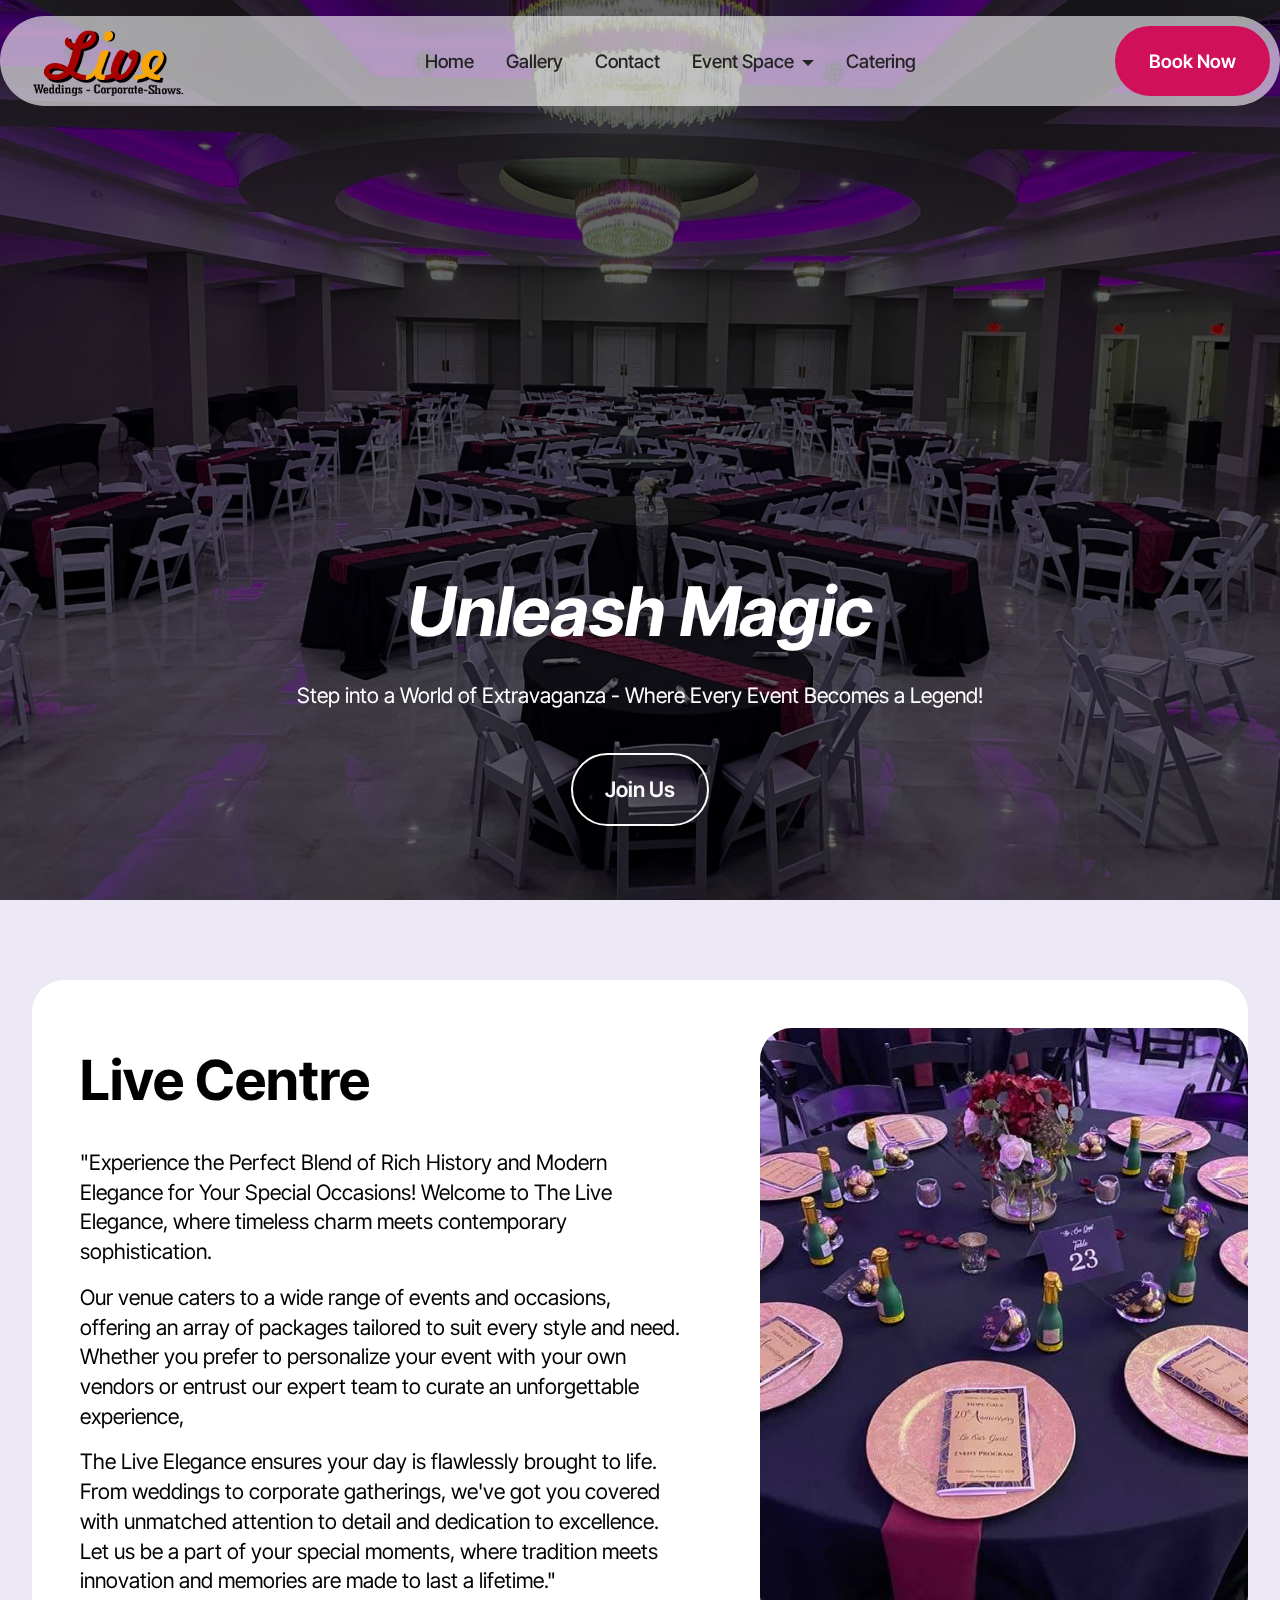
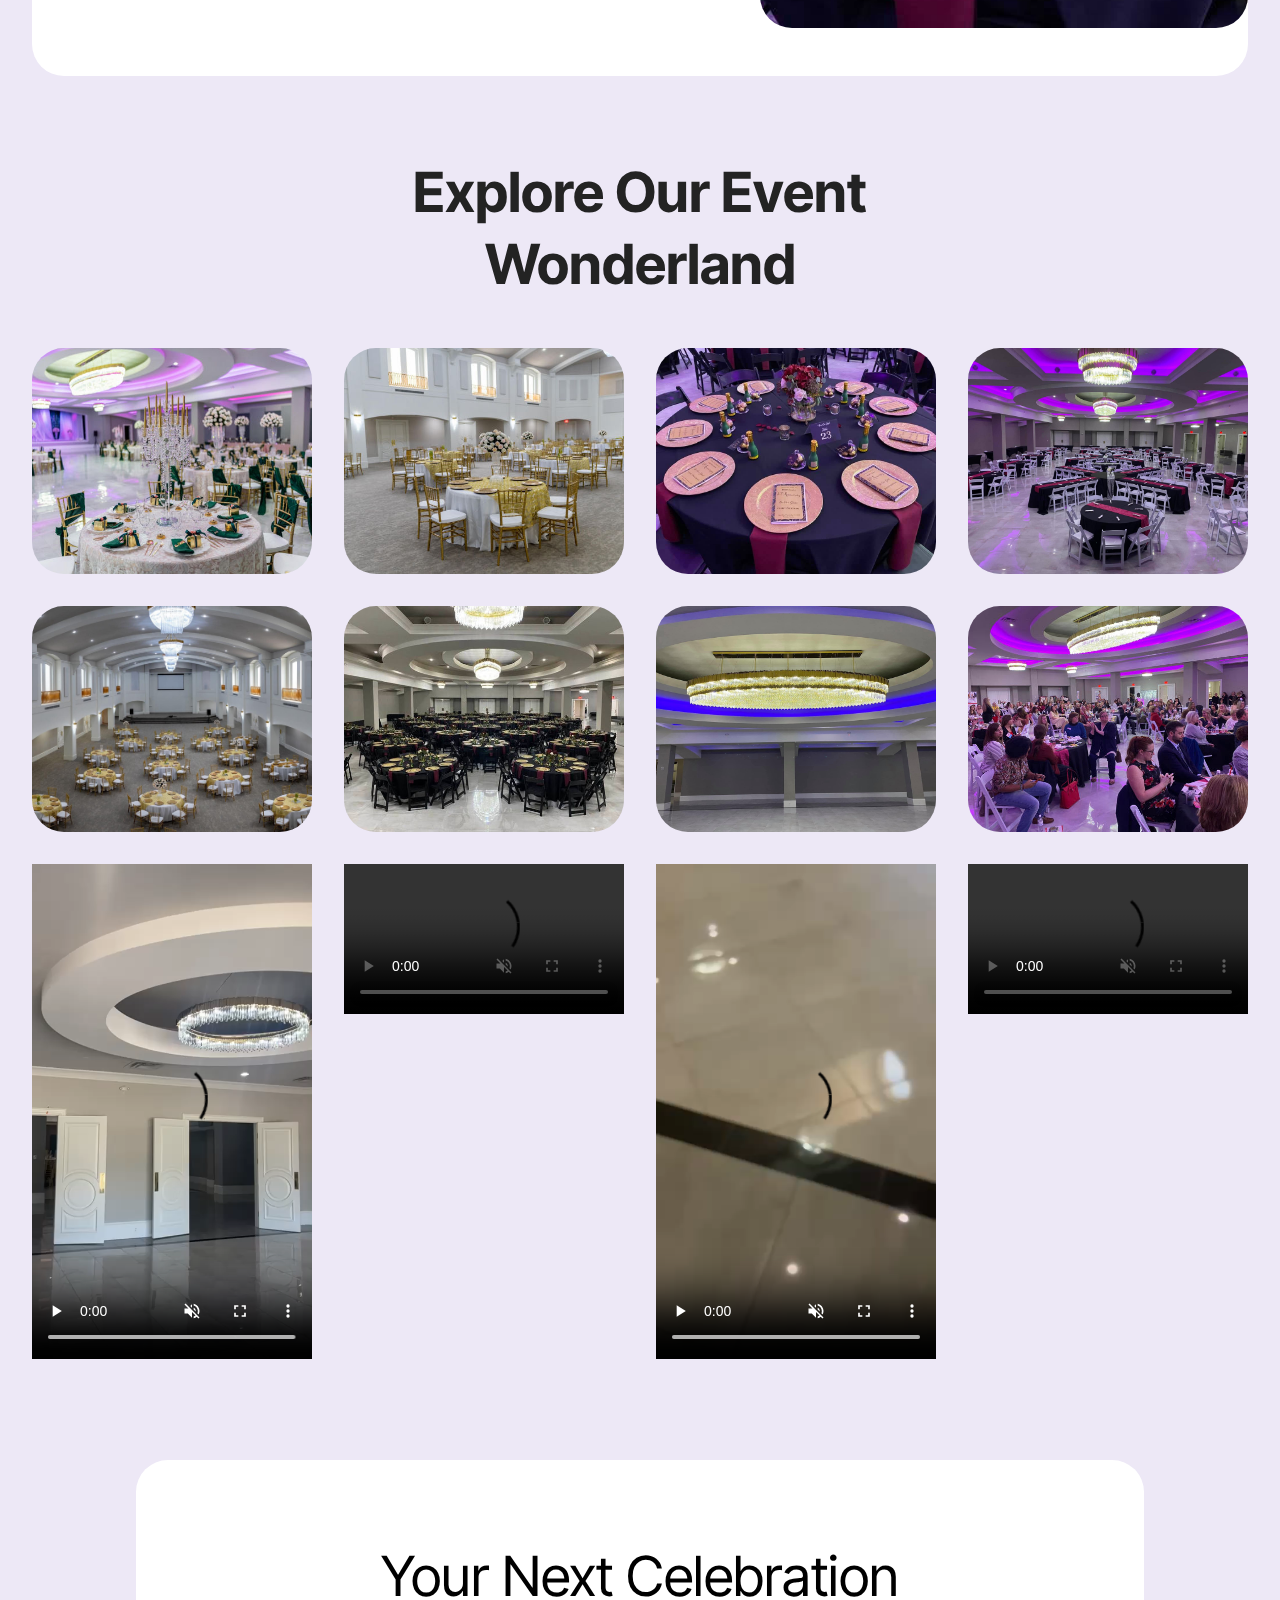
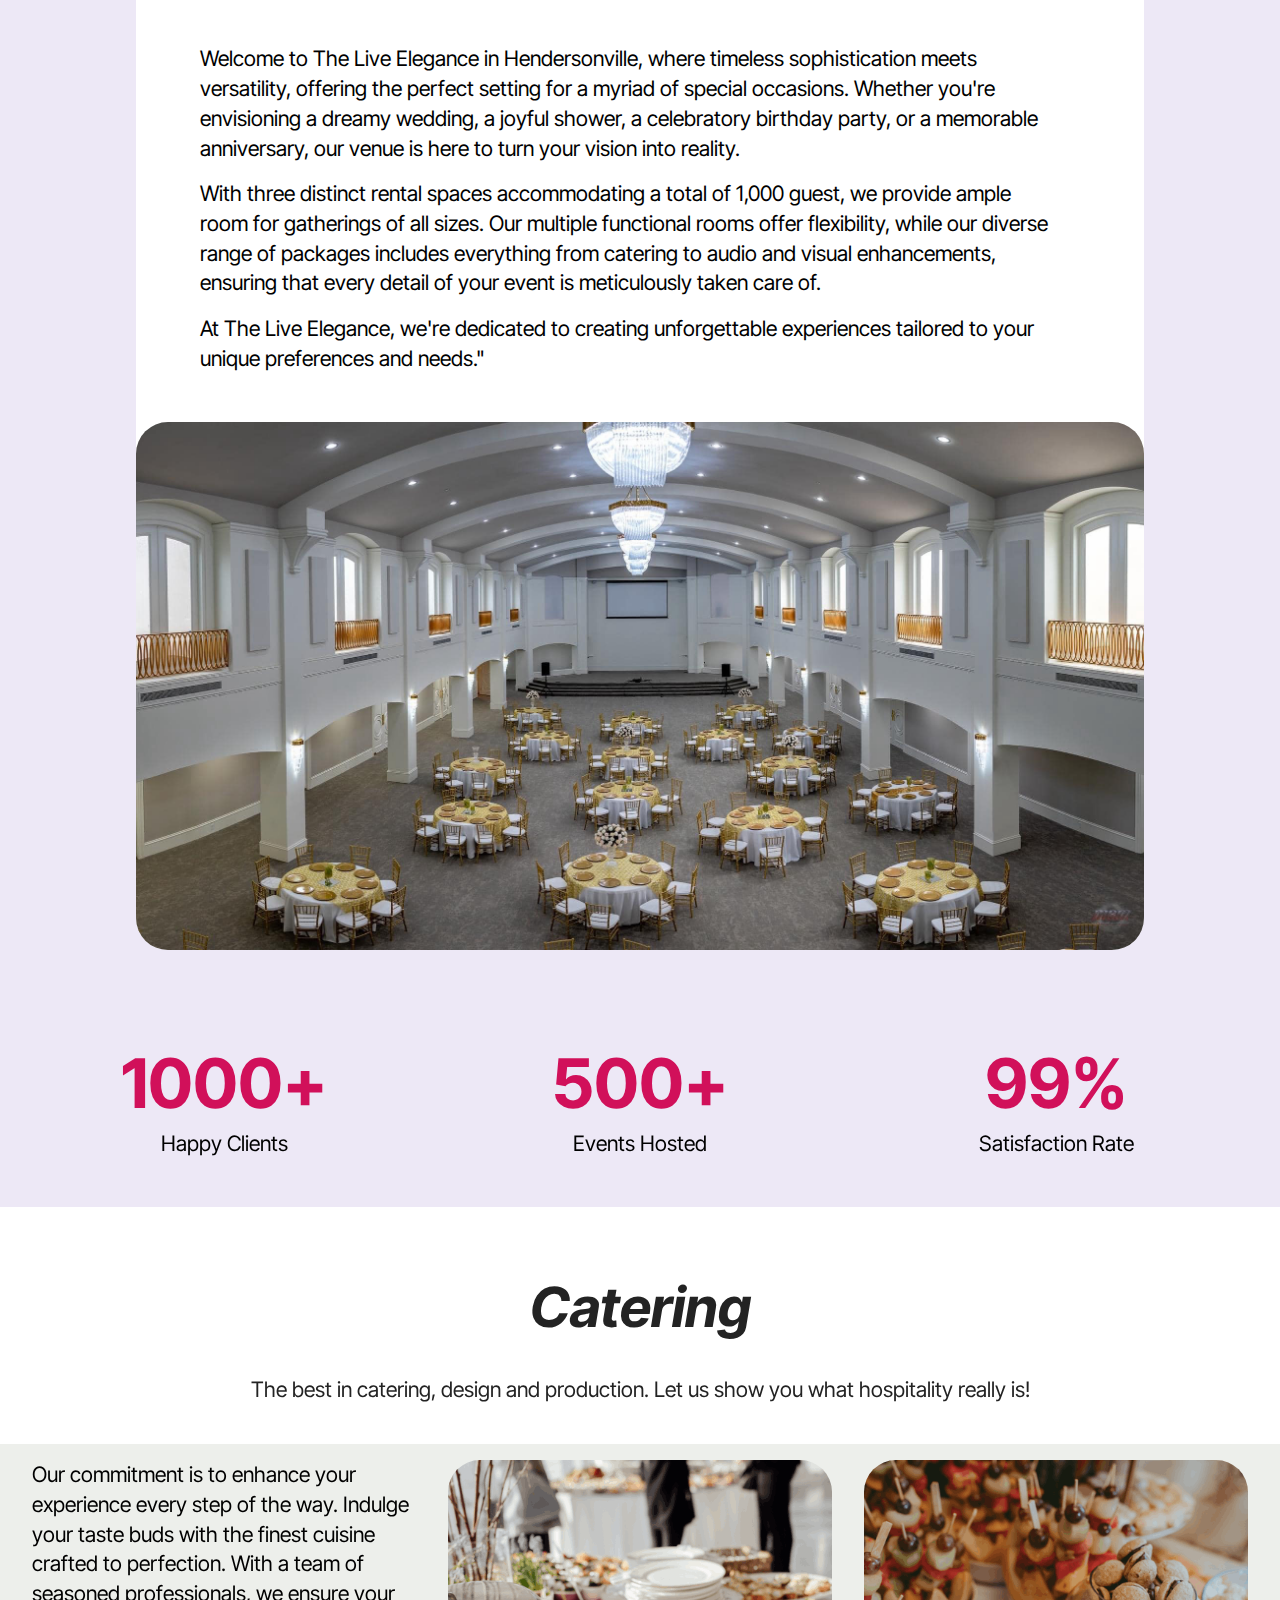
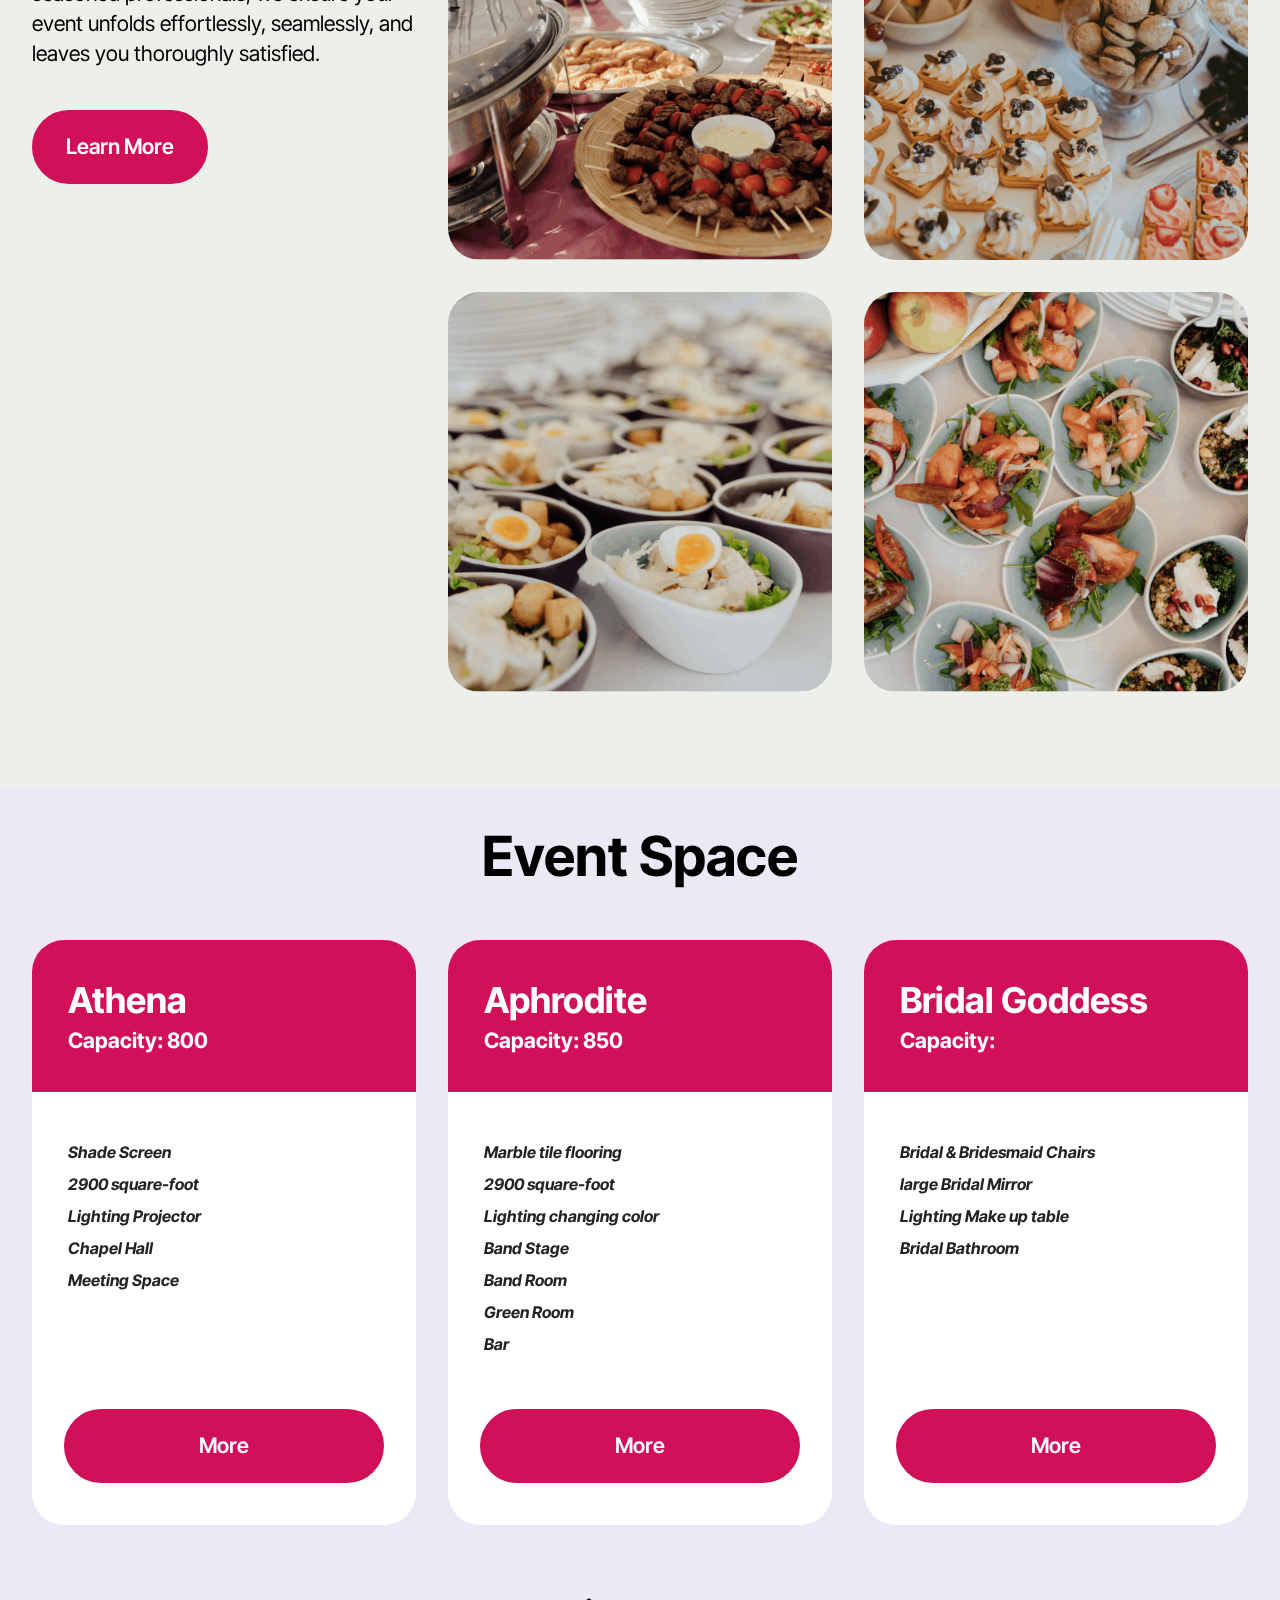
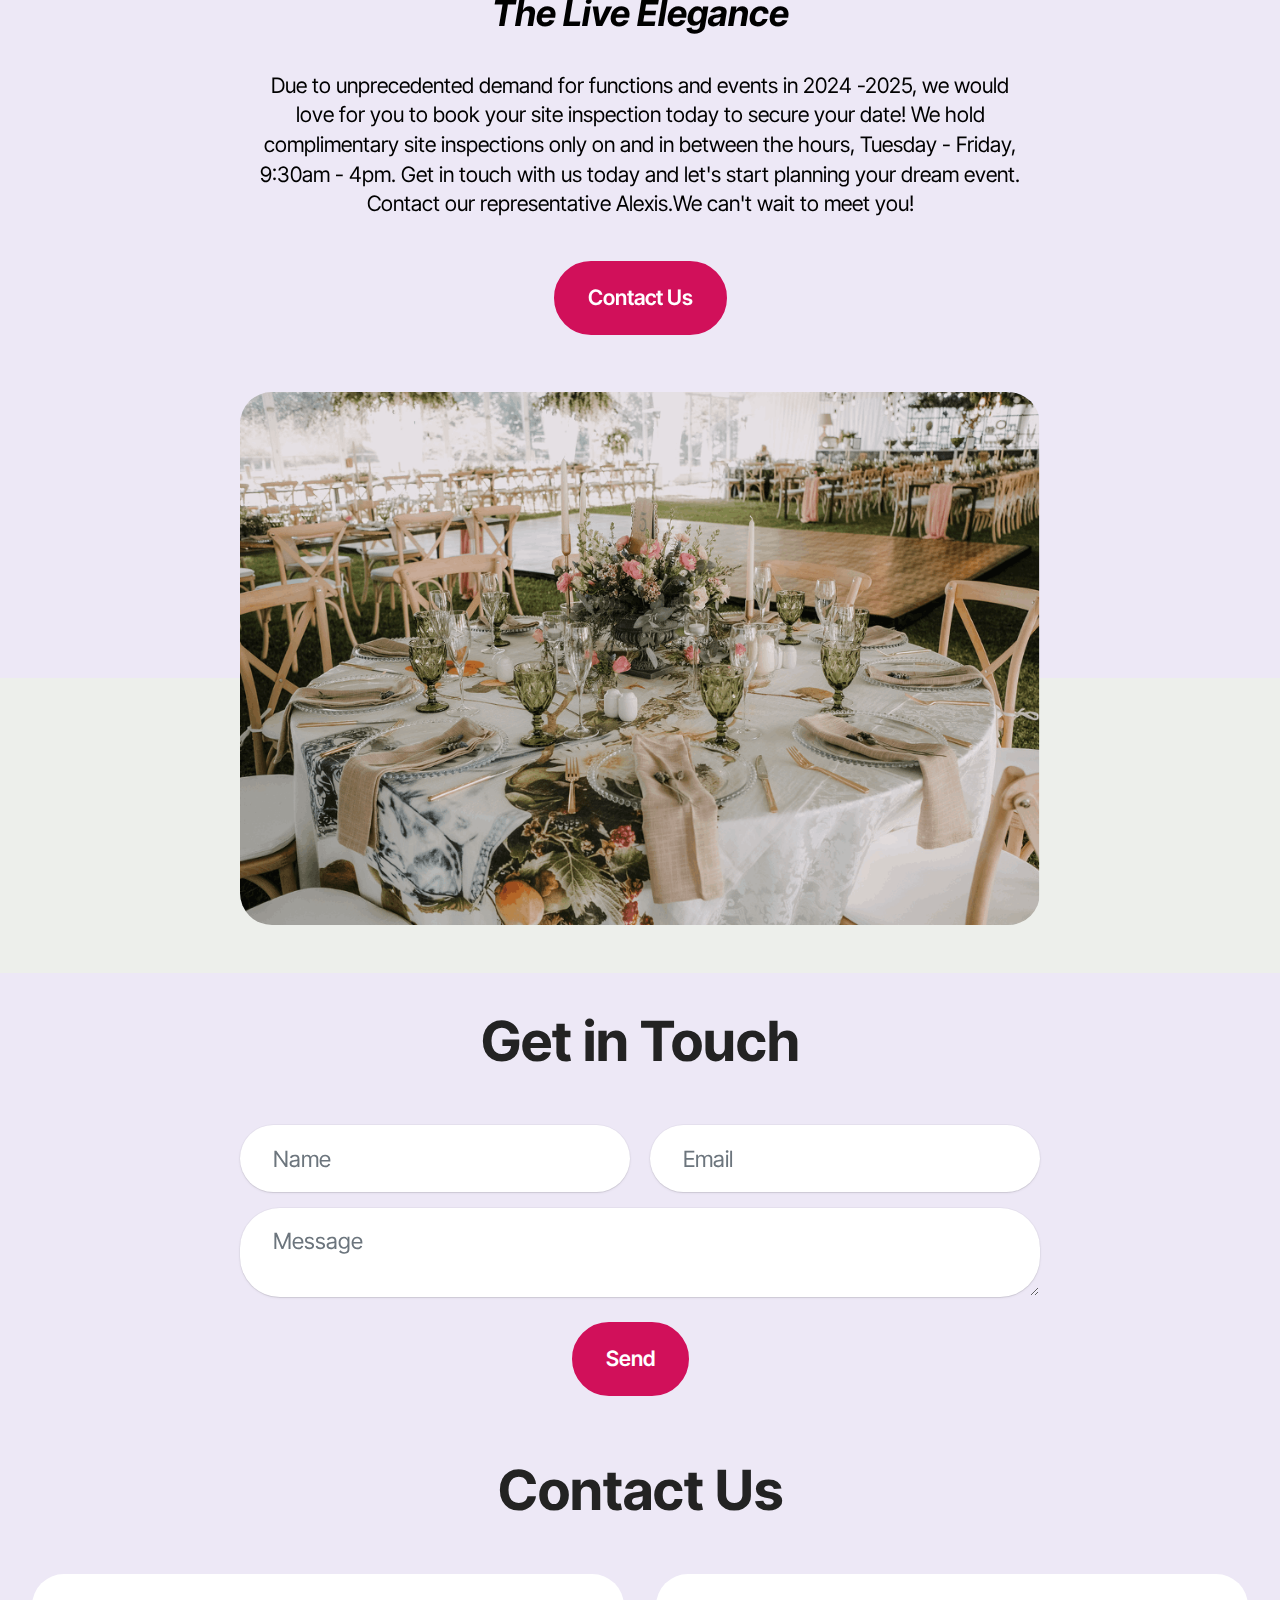
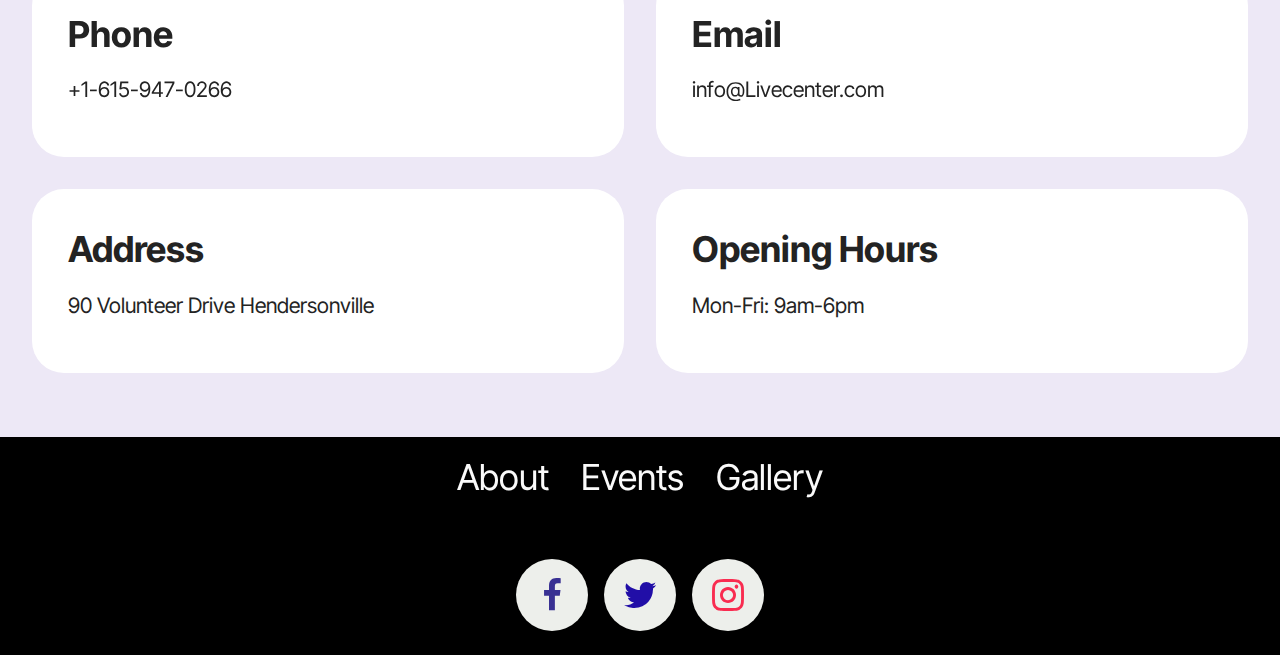
==== commit 619a9562: "Update index.html" ====
--- a/index.html
+++ b/index.html
@@ -35,7 +35,7 @@
 			<div class="navbar-brand">
 				<span class="navbar-logo">
 					<a href="http://index.html">
-						<img src="assets/images/uncle-logo2-287x160.png" alt="" style="height: 5rem;">
+						<img src="assets/images/uncle-logo2-287x160.png" alt="" style="height: 6.7rem;">
 					</a>
 				</span>
 				
@@ -200,6 +200,54 @@
                 </div>
                 
             </div>
+
+            <!-- VIDEO GALLERYSSSSSS -->
+            <div class="col-12 col-md-6 col-lg-3 item gallery-image">
+              <div class="item-wrapper mb-3" data-toggle="modal" data-bs-toggle="modal" data-target="#u99PHwrJMc-modal" data-bs-target="#u99PHwrJMc-modal">
+                  <video class="w-100" autoplay controls muted>
+                    <source src="assets/vid/274262975-148573267590467-1226065469135155566-n-816x612.mp4" type="video/mp4">
+                  </video>
+                  <!-- <div class="icon-wrapper">
+                      <span class="mobi-mbri mobi-mbri-search mbr-iconfont mbr-iconfont-btn"></span>
+                  </div> -->
+              </div>
+              
+          </div>
+          <div class="col-12 col-md-6 col-lg-3 item gallery-image">
+            <div class="item-wrapper mb-3" data-toggle="modal" data-bs-toggle="modal" data-target="#u99PHwrJMc-modal" data-bs-target="#u99PHwrJMc-modal">
+              <video class="w-100" autoplay controls muted>
+                <source src="assets/vid/vid2.mp4" type="video/mp4">
+              </video>
+              <!-- <div class="icon-wrapper">
+                  <span class="mobi-mbri mobi-mbri-search mbr-iconfont mbr-iconfont-btn"></span>
+              </div> -->
+          </div>
+              
+          </div>
+          <div class="col-12 col-md-6 col-lg-3 item gallery-image">
+            <div class="item-wrapper mb-3" data-toggle="modal" data-bs-toggle="modal" data-target="#u99PHwrJMc-modal" data-bs-target="#u99PHwrJMc-modal">
+              <video class="w-100" autoplay controls muted>
+                <source src="assets/vid/vid3.mp4" type="video/mp4">
+              </video>
+              <!-- <div class="icon-wrapper">
+                  <span class="mobi-mbri mobi-mbri-search mbr-iconfont mbr-iconfont-btn"></span>
+              </div> -->
+          </div>
+              
+          </div>
+          <div class="col-12 col-md-6 col-lg-3 item gallery-image">
+            <div class="item-wrapper mb-3" data-toggle="modal" data-bs-toggle="modal" data-target="#u99PHwrJMc-modal" data-bs-target="#u99PHwrJMc-modal">
+              <video class="w-100" autoplay controls muted>
+                <source src="assets/vid/vid4.mp4" type="video/mp4">
+              </video>
+              <!-- <div class="icon-wrapper">
+                  <span class="mobi-mbri mobi-mbri-search mbr-iconfont mbr-iconfont-btn"></span>
+              </div> -->
+          </div>
+              
+          </div>
+            <!-- Video Gallery -->
+
         </div>
 
         <div class="modal mbr-slider" tabindex="-1" role="dialog" aria-hidden="true" id="u99PHwrJMc-modal">
@@ -686,4 +734,4 @@
   
   
 </body>
-</html>+</html>
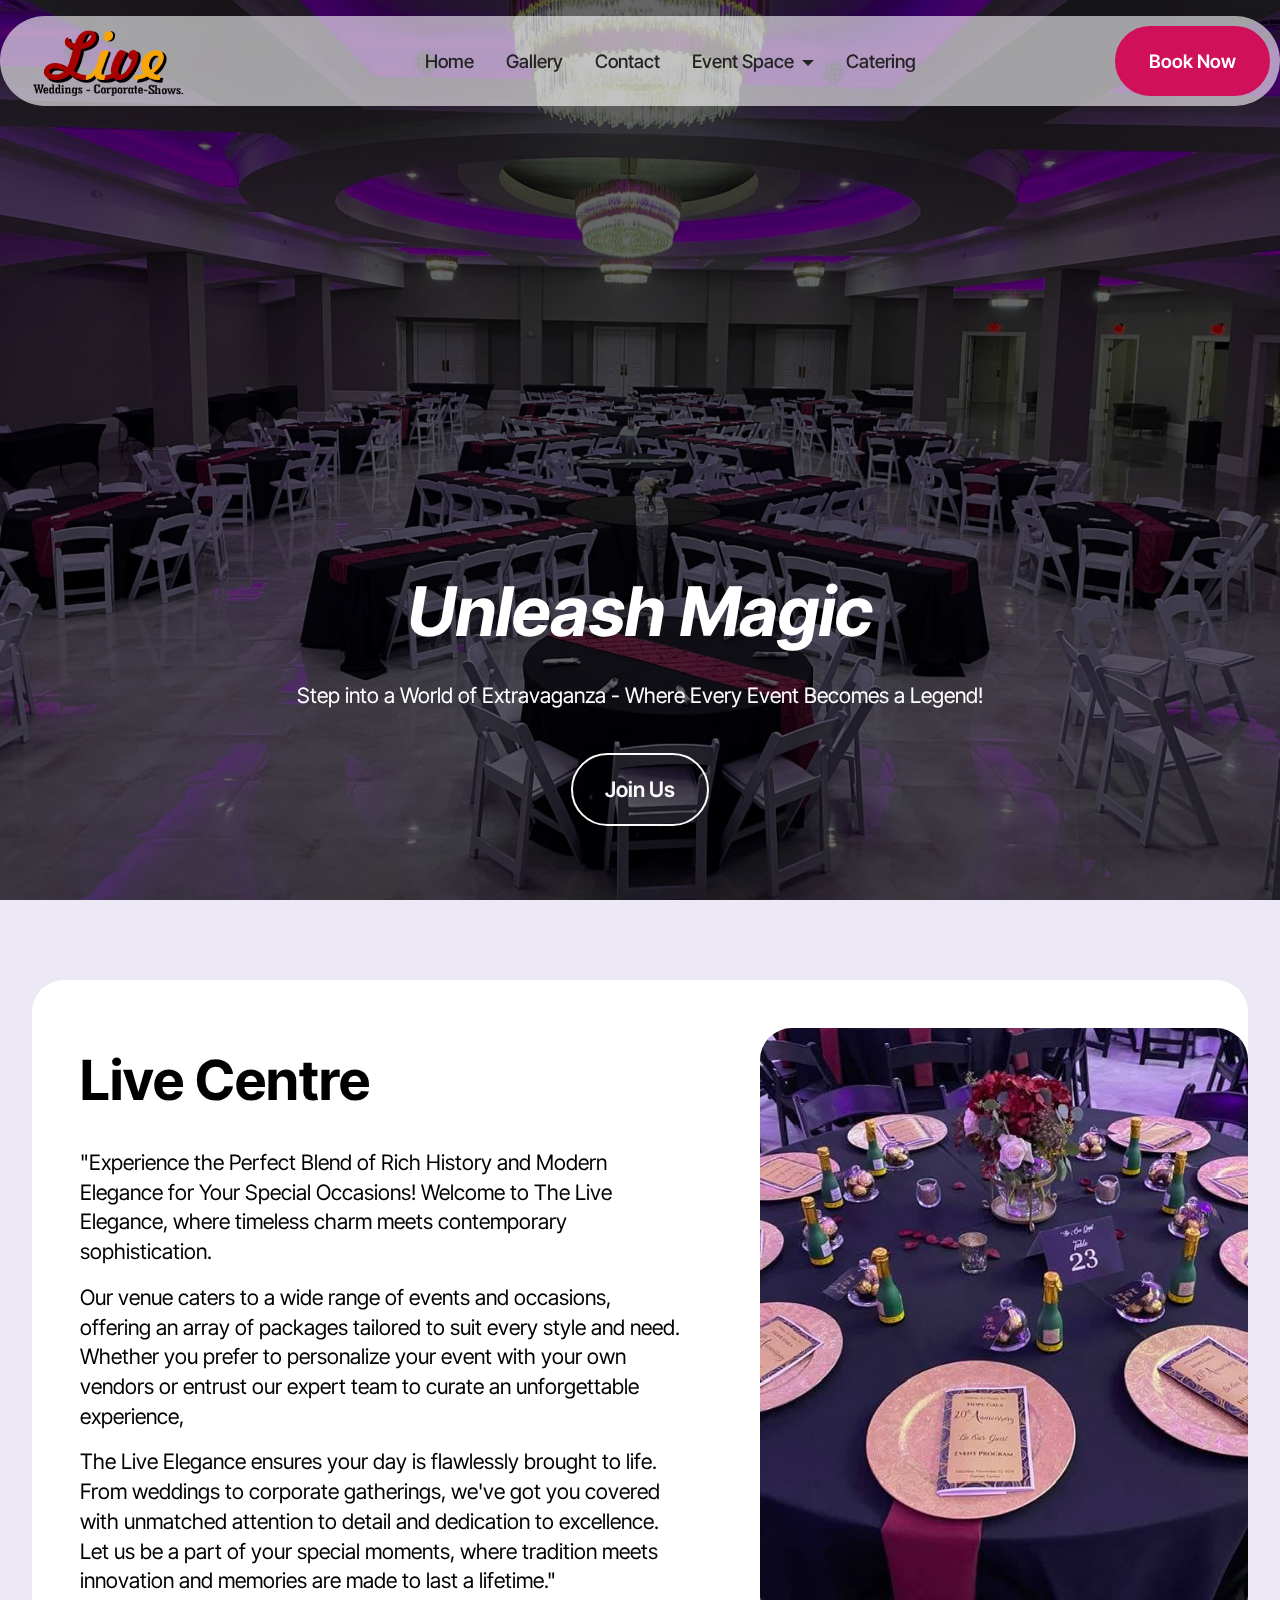
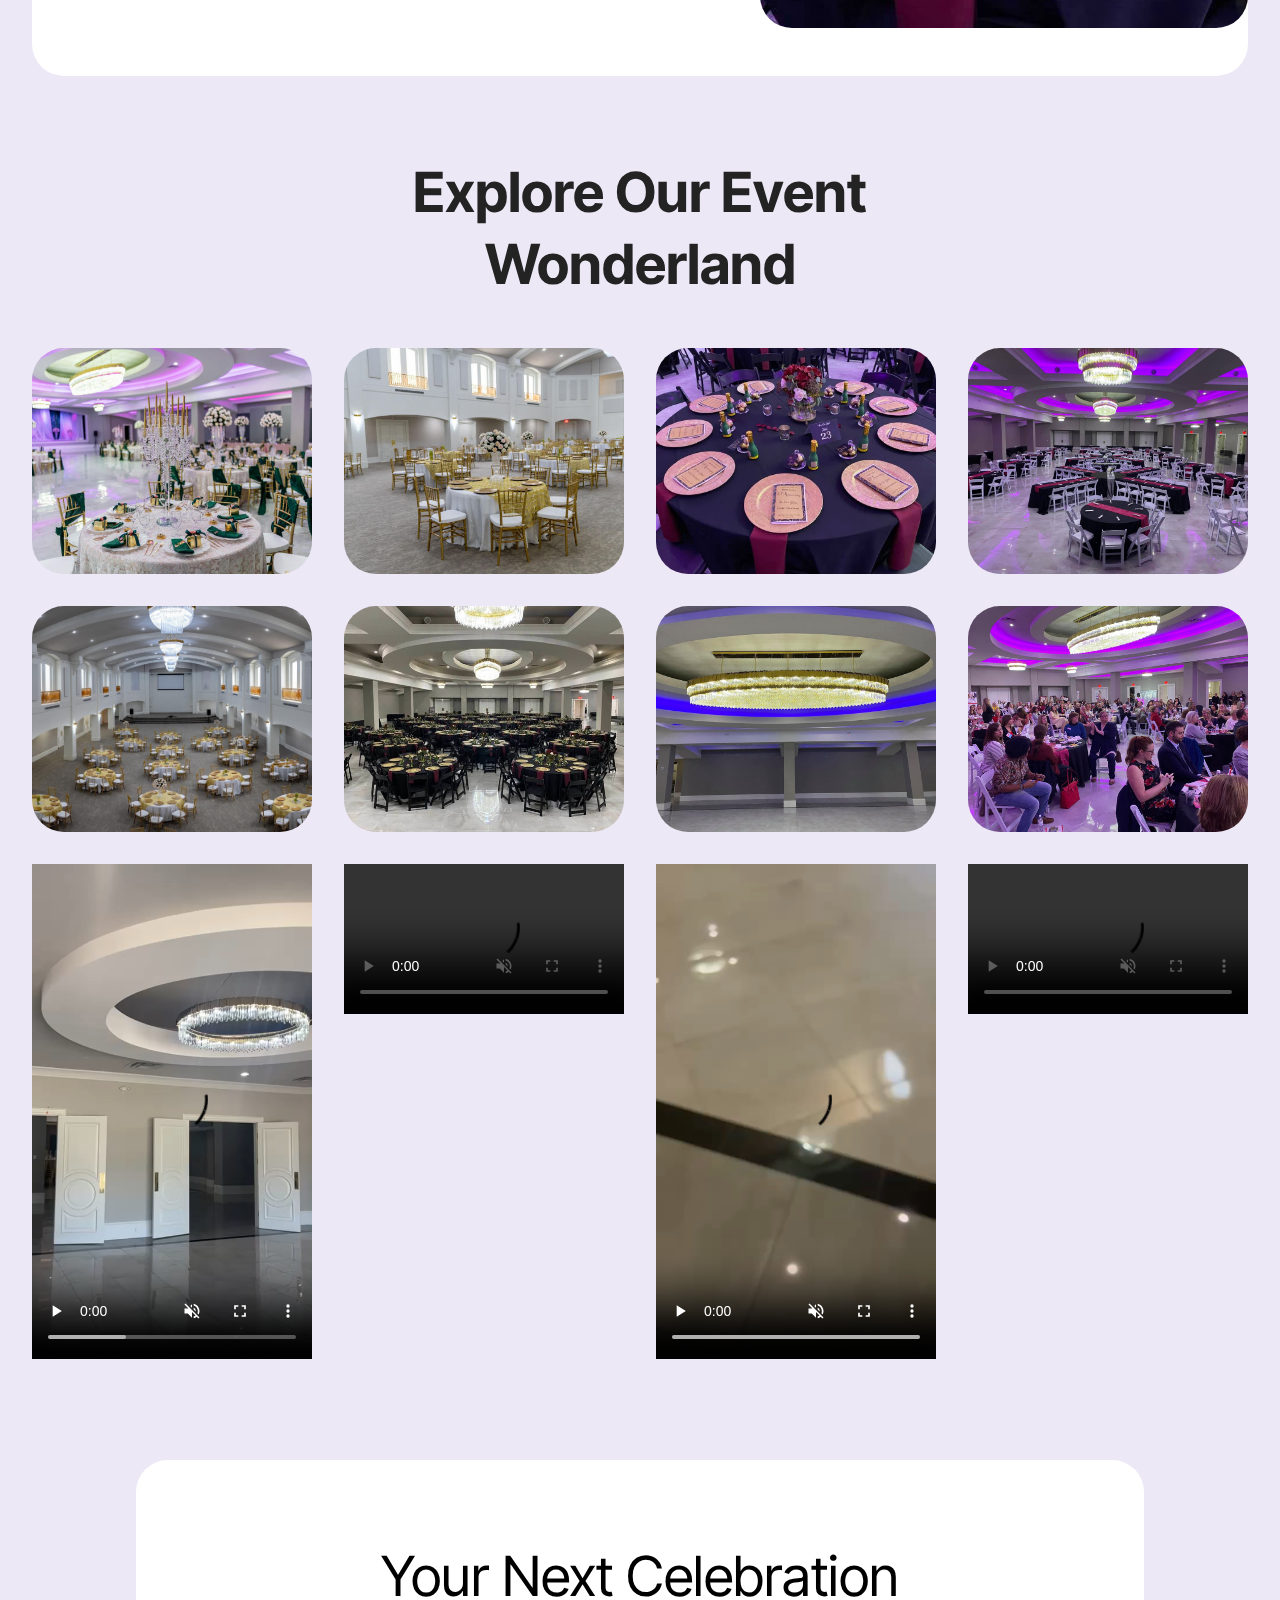
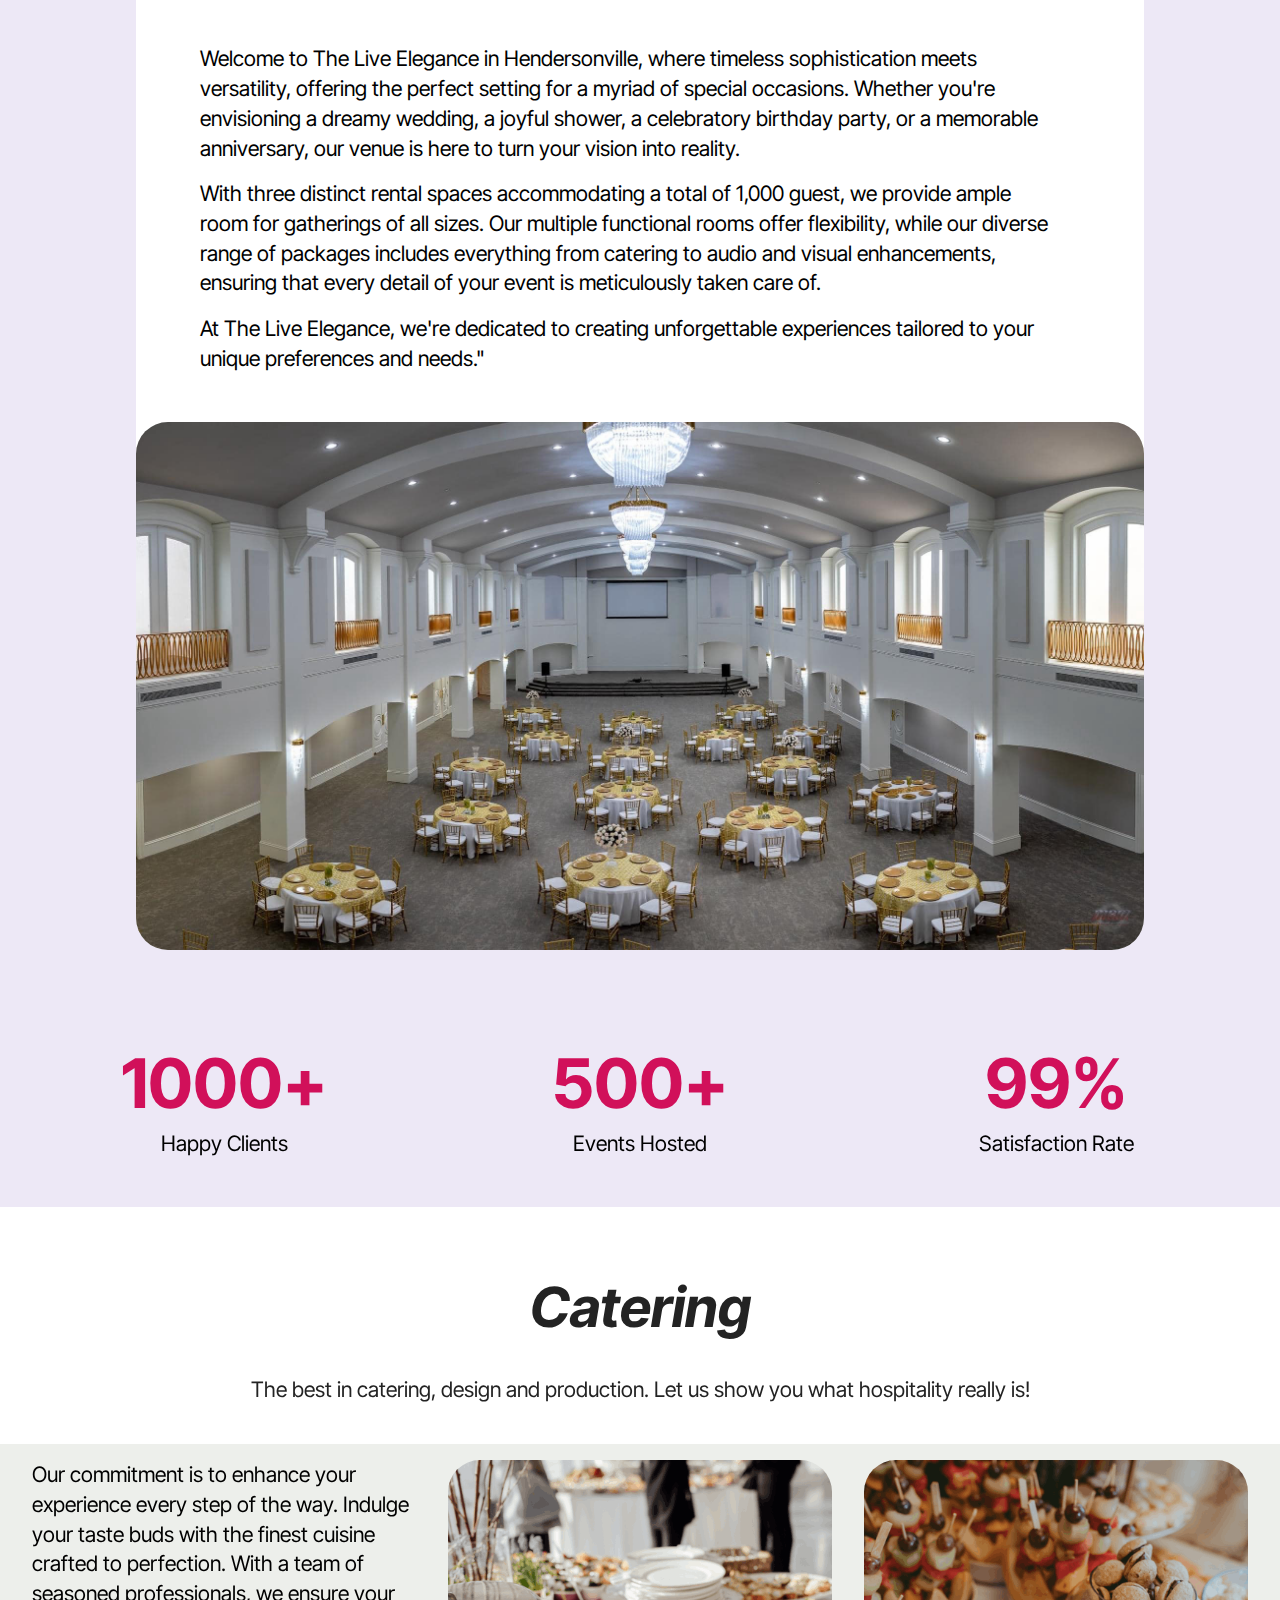
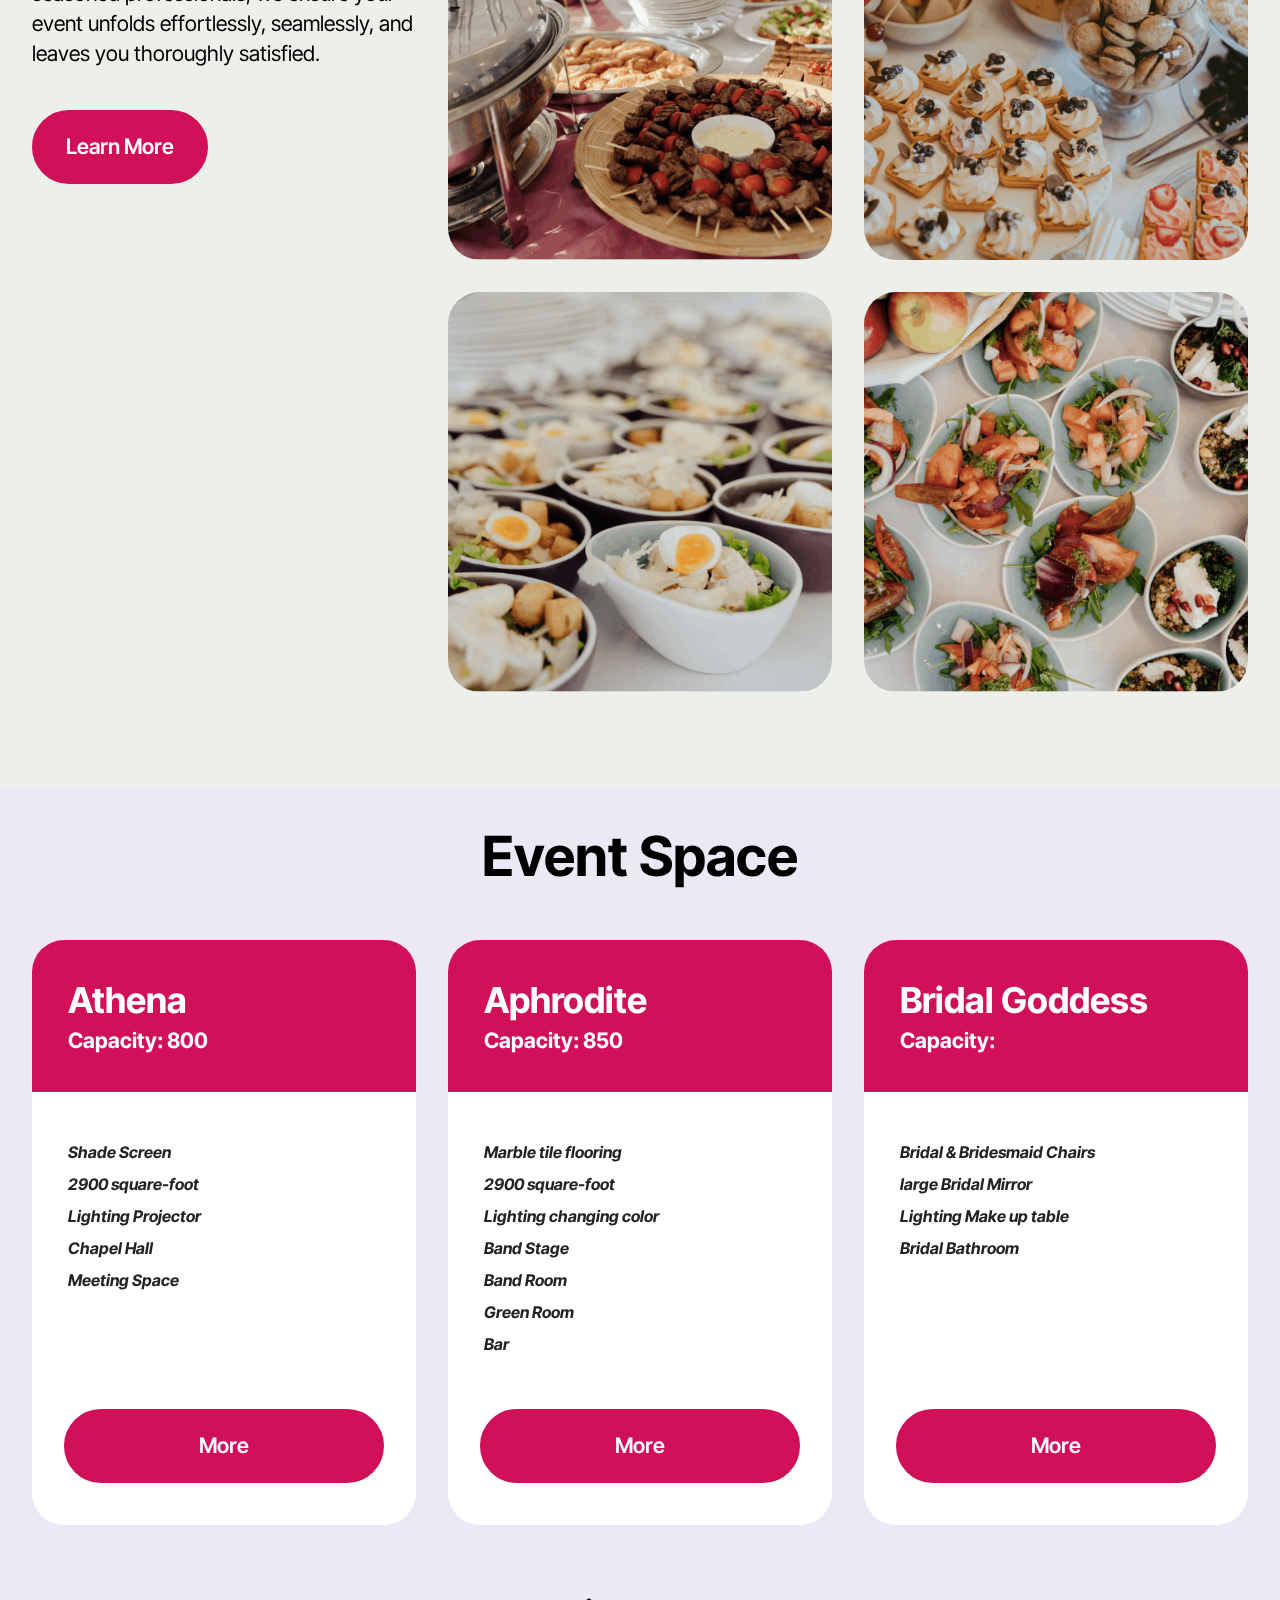
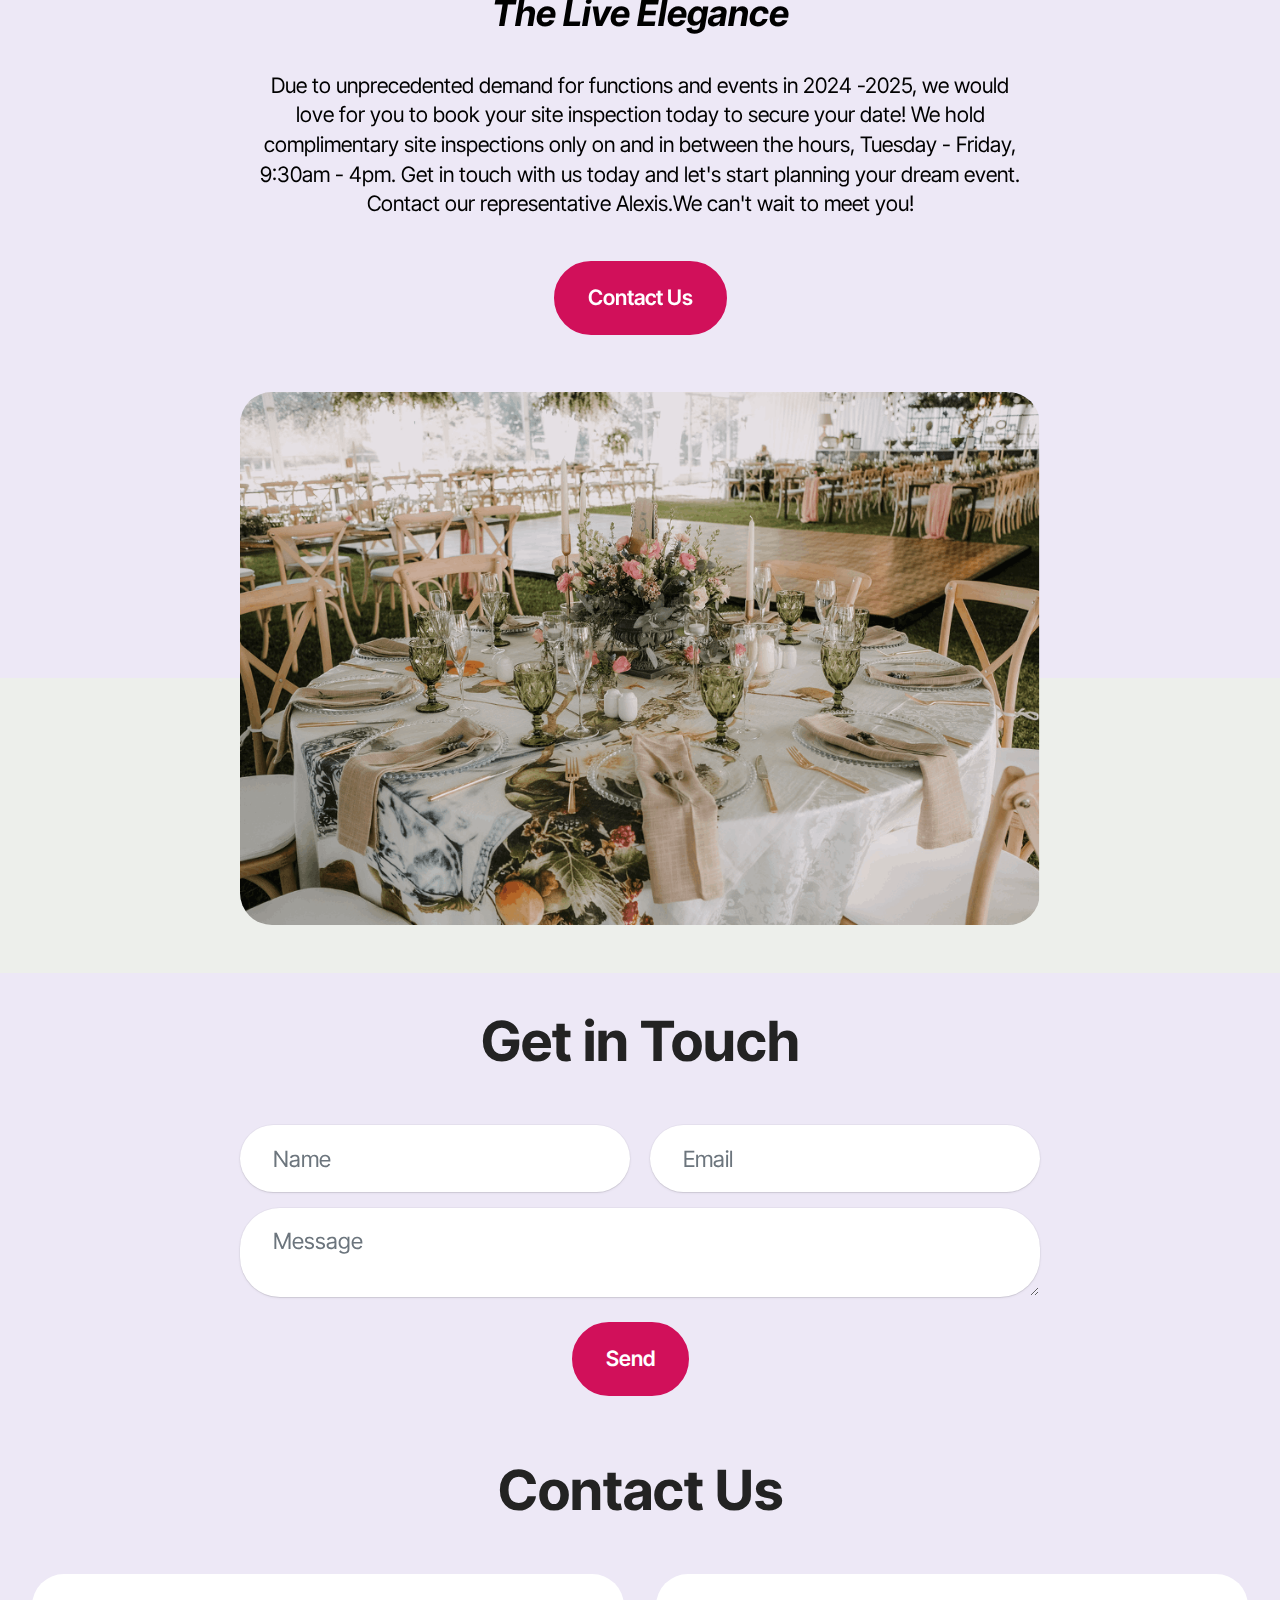
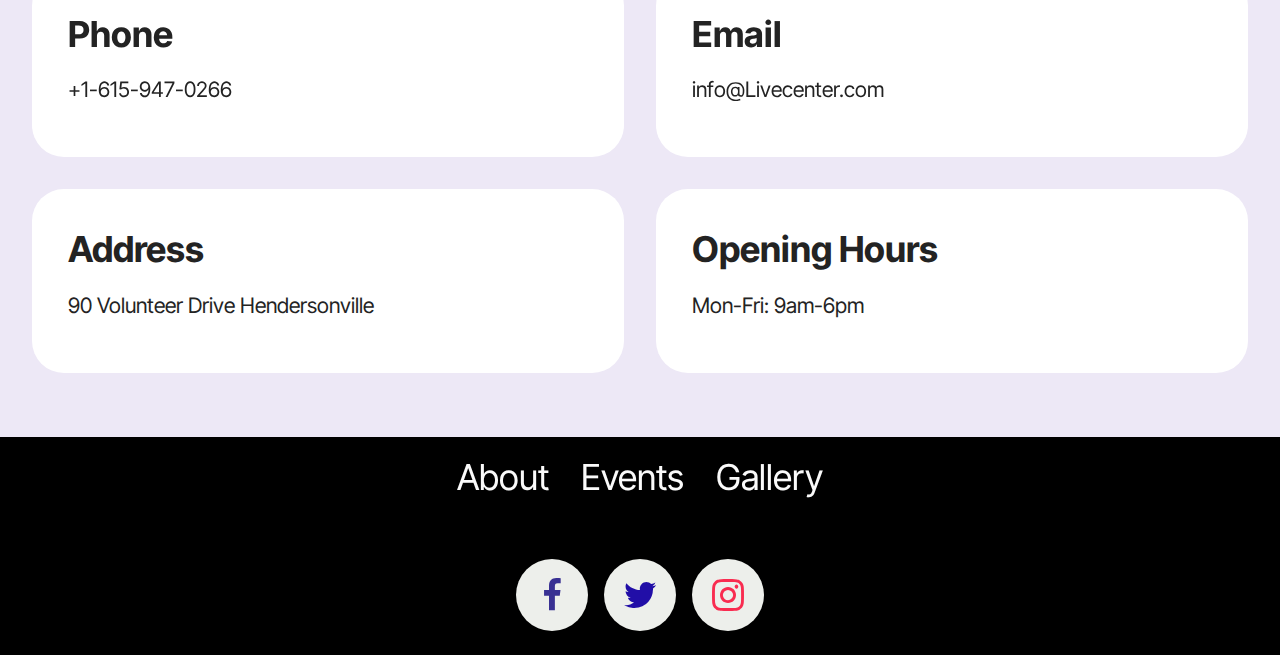
==== commit f2b16dcc: "Update index.html" ====
--- a/index.html
+++ b/index.html
@@ -204,7 +204,7 @@
             <!-- VIDEO GALLERYSSSSSS -->
             <div class="col-12 col-md-6 col-lg-3 item gallery-image">
               <div class="item-wrapper mb-3" data-toggle="modal" data-bs-toggle="modal" data-target="#u99PHwrJMc-modal" data-bs-target="#u99PHwrJMc-modal">
-                  <video class="w-100" autoplay controls muted>
+                  <video class="w-100" controls muted>
                     <source src="assets/vid/274262975-148573267590467-1226065469135155566-n-816x612.mp4" type="video/mp4">
                   </video>
                   <!-- <div class="icon-wrapper">
@@ -215,7 +215,7 @@
           </div>
           <div class="col-12 col-md-6 col-lg-3 item gallery-image">
             <div class="item-wrapper mb-3" data-toggle="modal" data-bs-toggle="modal" data-target="#u99PHwrJMc-modal" data-bs-target="#u99PHwrJMc-modal">
-              <video class="w-100" autoplay controls muted>
+              <video class="w-100" controls muted>
                 <source src="assets/vid/vid2.mp4" type="video/mp4">
               </video>
               <!-- <div class="icon-wrapper">
@@ -226,7 +226,7 @@
           </div>
           <div class="col-12 col-md-6 col-lg-3 item gallery-image">
             <div class="item-wrapper mb-3" data-toggle="modal" data-bs-toggle="modal" data-target="#u99PHwrJMc-modal" data-bs-target="#u99PHwrJMc-modal">
-              <video class="w-100" autoplay controls muted>
+              <video class="w-100" controls muted>
                 <source src="assets/vid/vid3.mp4" type="video/mp4">
               </video>
               <!-- <div class="icon-wrapper">
@@ -237,7 +237,7 @@
           </div>
           <div class="col-12 col-md-6 col-lg-3 item gallery-image">
             <div class="item-wrapper mb-3" data-toggle="modal" data-bs-toggle="modal" data-target="#u99PHwrJMc-modal" data-bs-target="#u99PHwrJMc-modal">
-              <video class="w-100" autoplay controls muted>
+              <video class="w-100" controls muted>
                 <source src="assets/vid/vid4.mp4" type="video/mp4">
               </video>
               <!-- <div class="icon-wrapper">
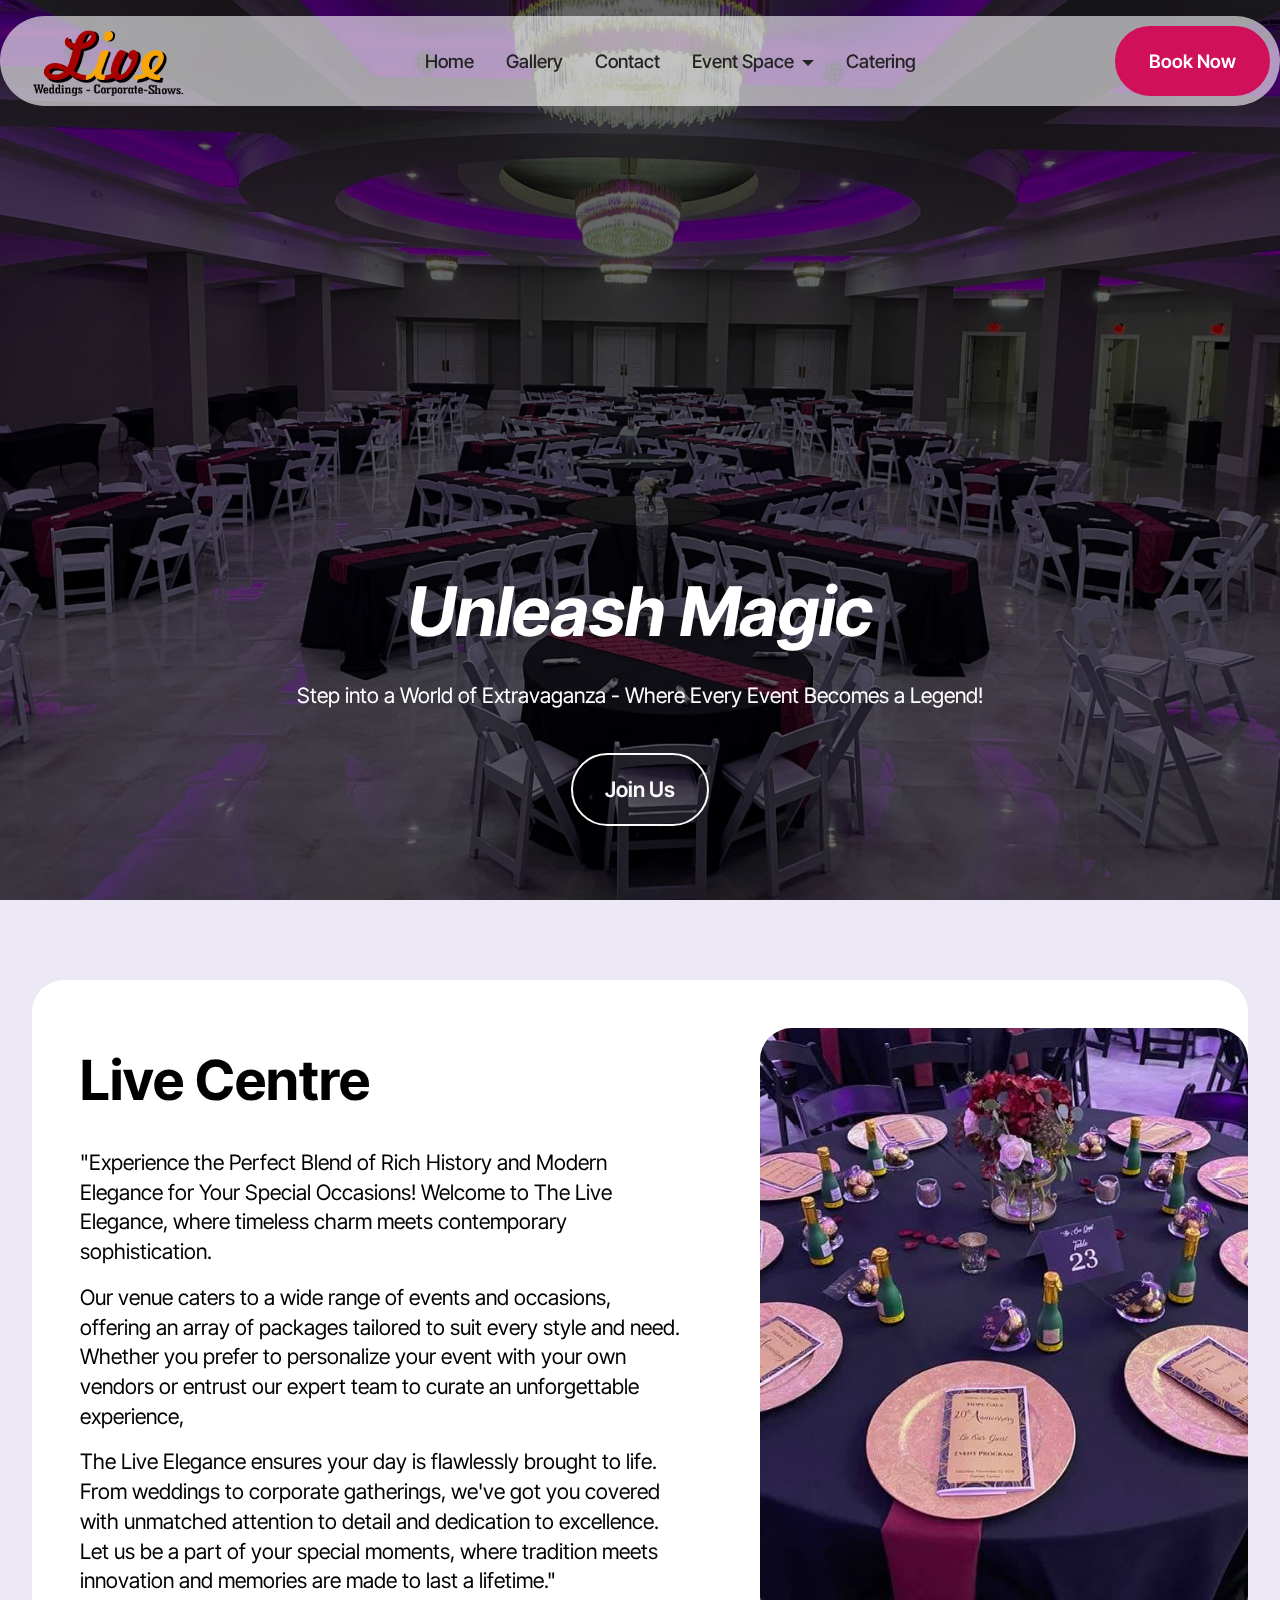
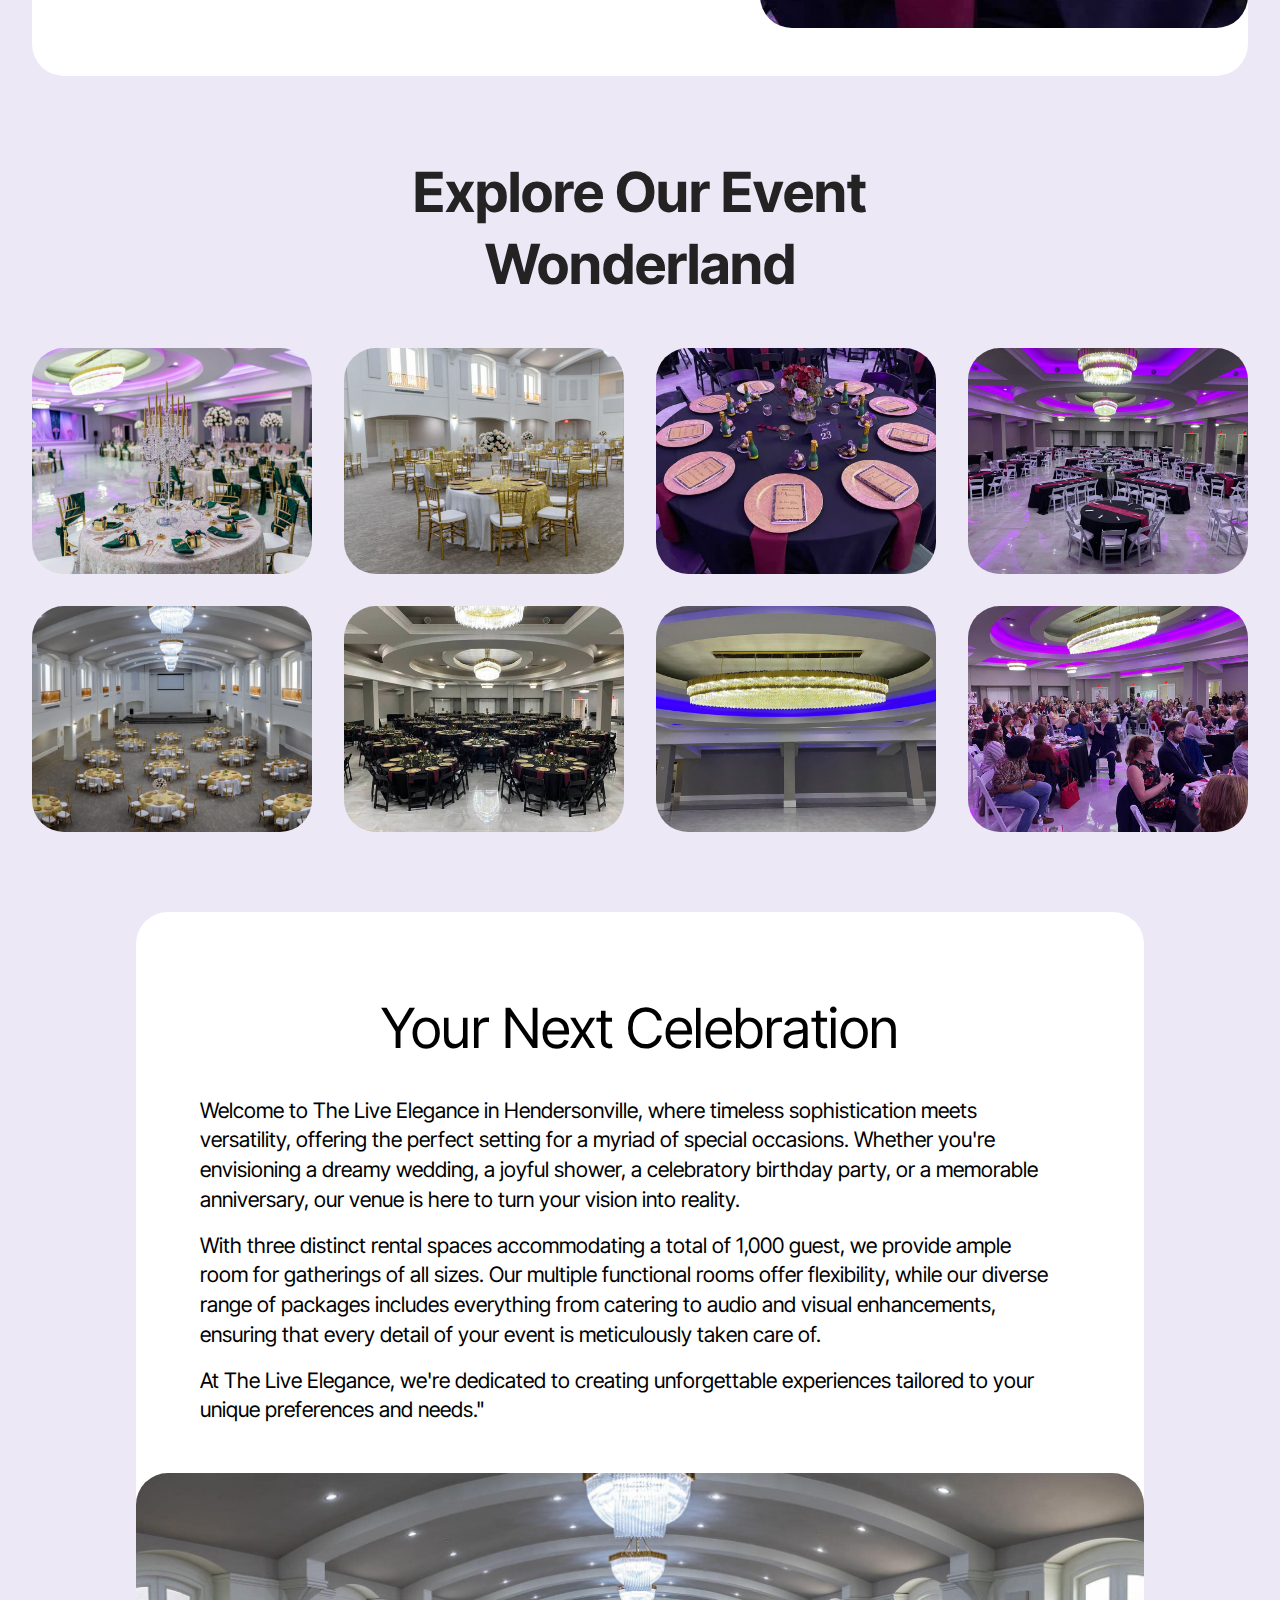
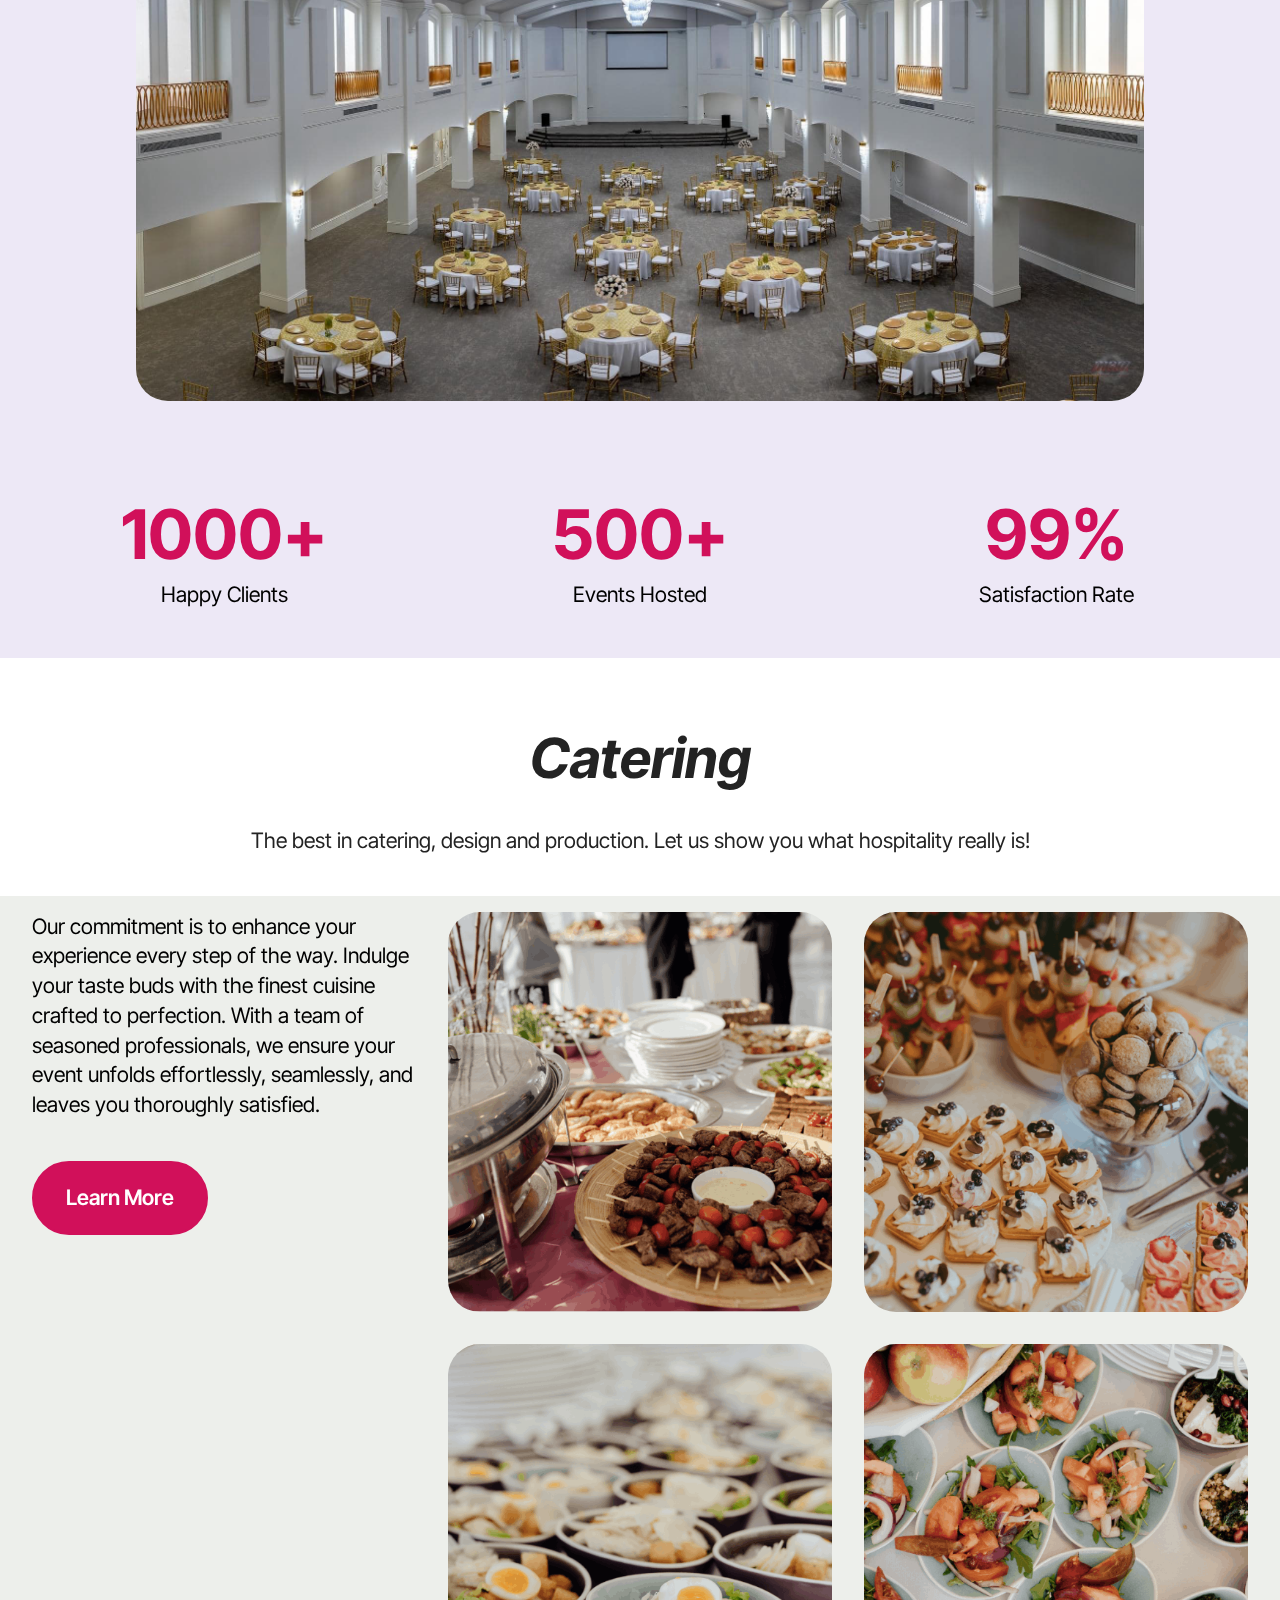
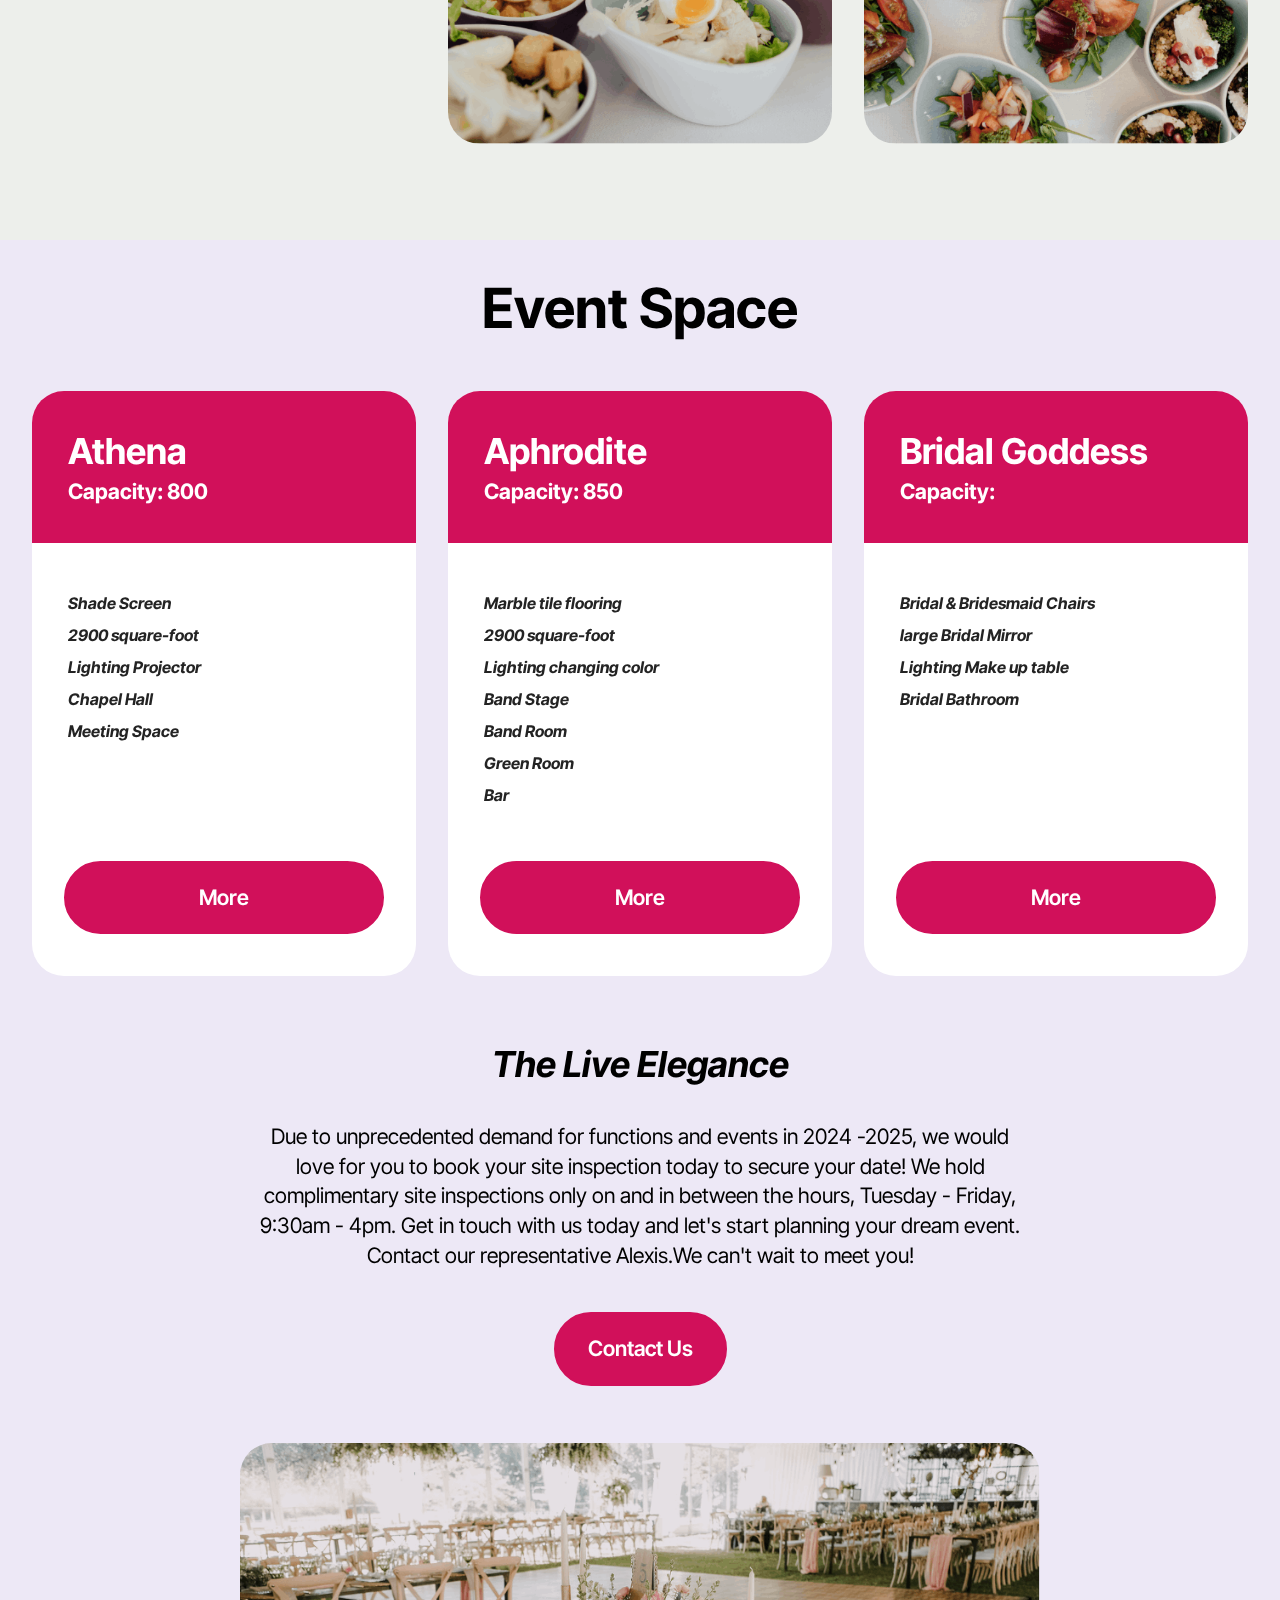
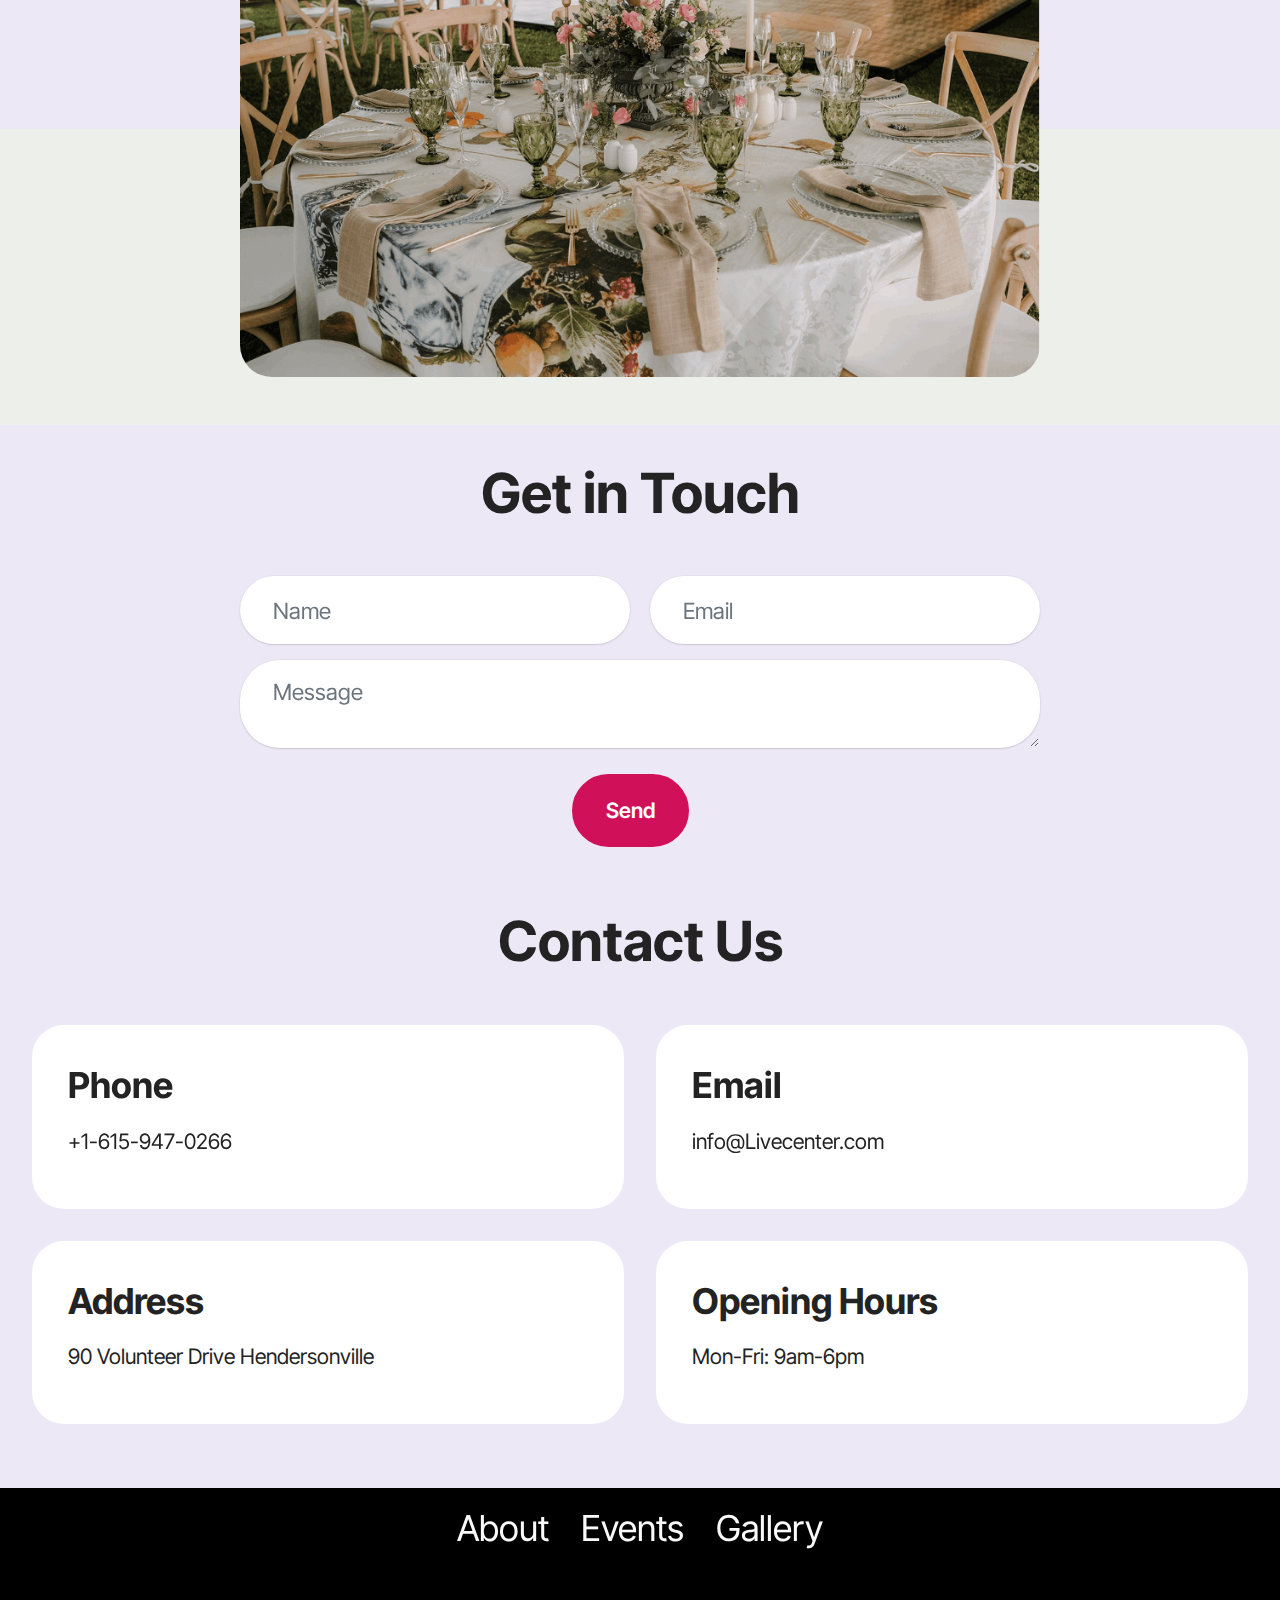
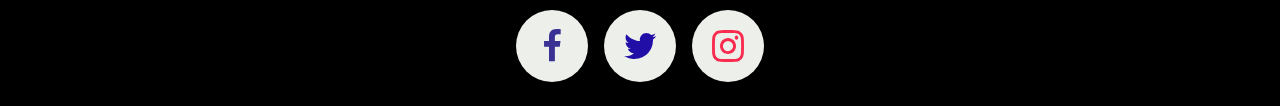
==== commit 3683d244: "Update index.html" ====
--- a/index.html
+++ b/index.html
@@ -201,53 +201,6 @@
                 
             </div>
 
-            <!-- VIDEO GALLERYSSSSSS -->
-            <div class="col-12 col-md-6 col-lg-3 item gallery-image">
-              <div class="item-wrapper mb-3" data-toggle="modal" data-bs-toggle="modal" data-target="#u99PHwrJMc-modal" data-bs-target="#u99PHwrJMc-modal">
-                  <video class="w-100" controls muted>
-                    <source src="assets/vid/274262975-148573267590467-1226065469135155566-n-816x612.mp4" type="video/mp4">
-                  </video>
-                  <!-- <div class="icon-wrapper">
-                      <span class="mobi-mbri mobi-mbri-search mbr-iconfont mbr-iconfont-btn"></span>
-                  </div> -->
-              </div>
-              
-          </div>
-          <div class="col-12 col-md-6 col-lg-3 item gallery-image">
-            <div class="item-wrapper mb-3" data-toggle="modal" data-bs-toggle="modal" data-target="#u99PHwrJMc-modal" data-bs-target="#u99PHwrJMc-modal">
-              <video class="w-100" controls muted>
-                <source src="assets/vid/vid2.mp4" type="video/mp4">
-              </video>
-              <!-- <div class="icon-wrapper">
-                  <span class="mobi-mbri mobi-mbri-search mbr-iconfont mbr-iconfont-btn"></span>
-              </div> -->
-          </div>
-              
-          </div>
-          <div class="col-12 col-md-6 col-lg-3 item gallery-image">
-            <div class="item-wrapper mb-3" data-toggle="modal" data-bs-toggle="modal" data-target="#u99PHwrJMc-modal" data-bs-target="#u99PHwrJMc-modal">
-              <video class="w-100" controls muted>
-                <source src="assets/vid/vid3.mp4" type="video/mp4">
-              </video>
-              <!-- <div class="icon-wrapper">
-                  <span class="mobi-mbri mobi-mbri-search mbr-iconfont mbr-iconfont-btn"></span>
-              </div> -->
-          </div>
-              
-          </div>
-          <div class="col-12 col-md-6 col-lg-3 item gallery-image">
-            <div class="item-wrapper mb-3" data-toggle="modal" data-bs-toggle="modal" data-target="#u99PHwrJMc-modal" data-bs-target="#u99PHwrJMc-modal">
-              <video class="w-100" controls muted>
-                <source src="assets/vid/vid4.mp4" type="video/mp4">
-              </video>
-              <!-- <div class="icon-wrapper">
-                  <span class="mobi-mbri mobi-mbri-search mbr-iconfont mbr-iconfont-btn"></span>
-              </div> -->
-          </div>
-              
-          </div>
-            <!-- Video Gallery -->
-
         </div>
 
         <div class="modal mbr-slider" tabindex="-1" role="dialog" aria-hidden="true" id="u99PHwrJMc-modal">
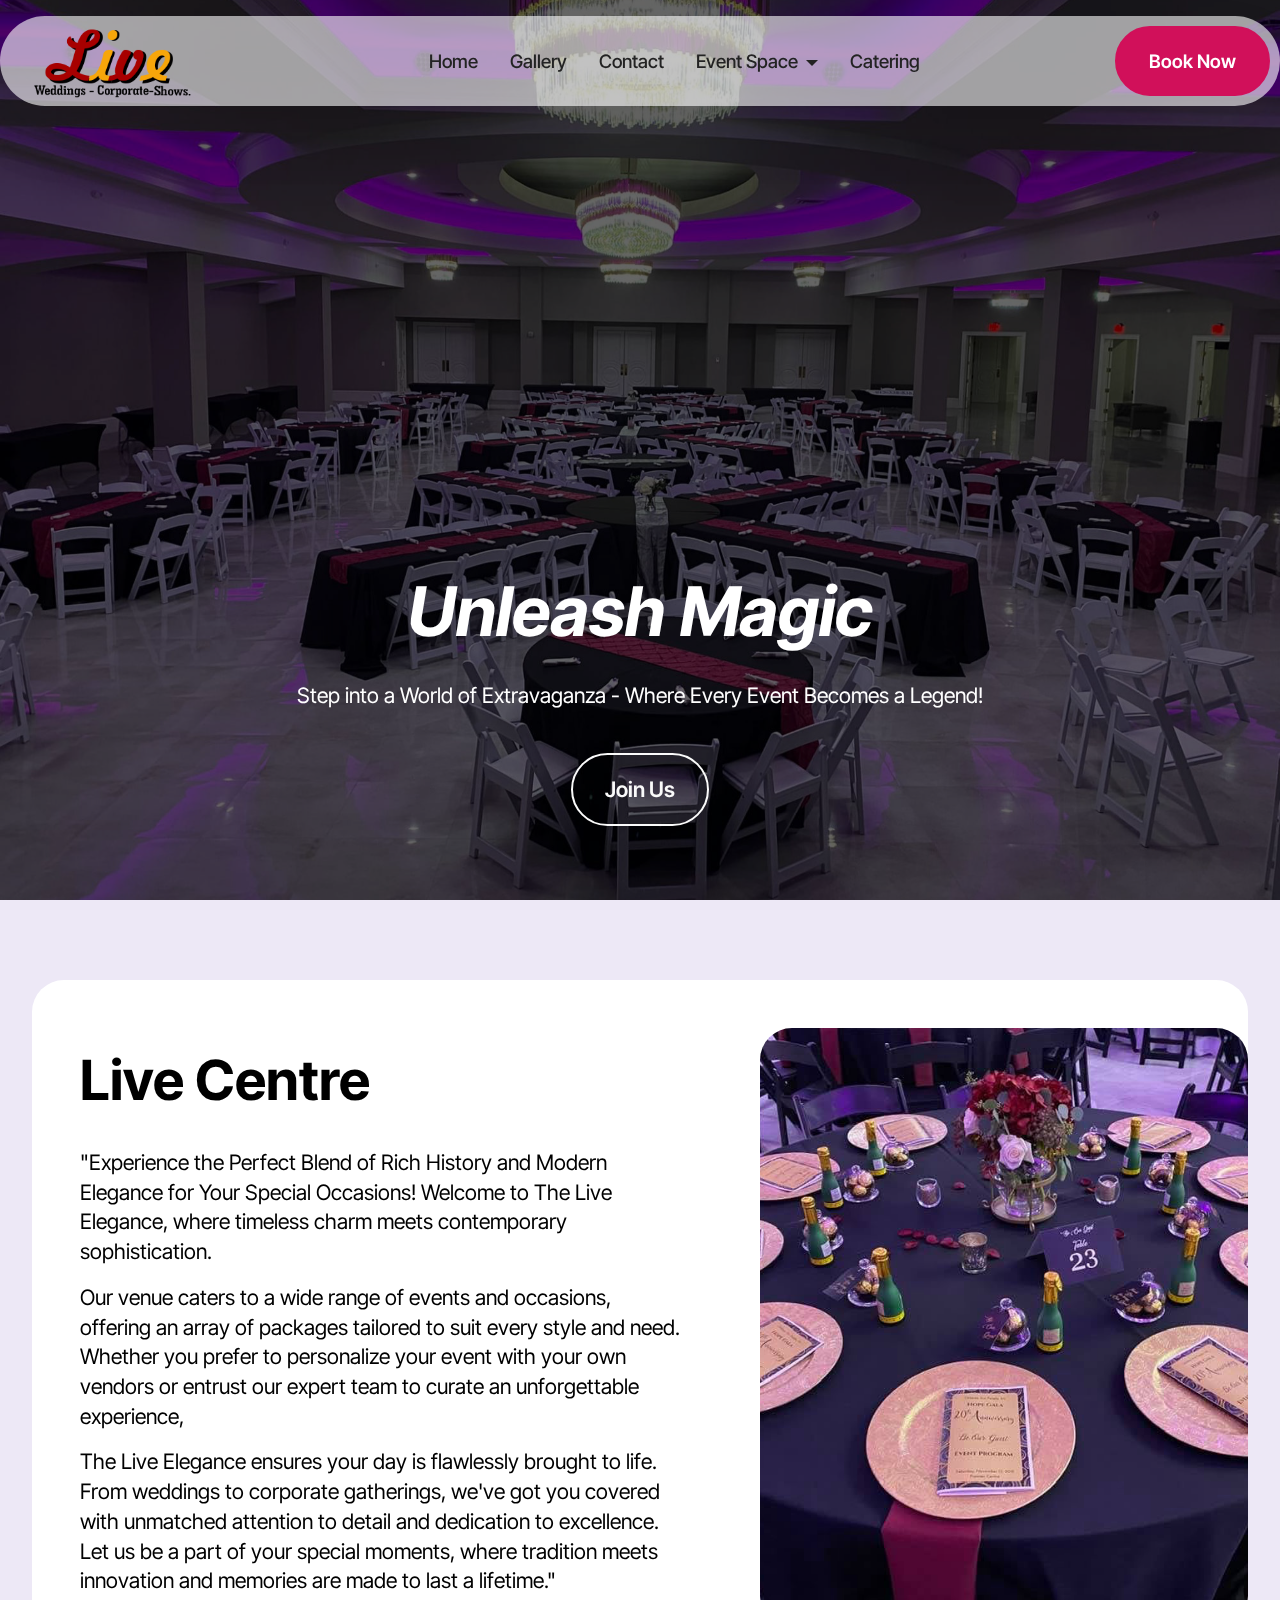
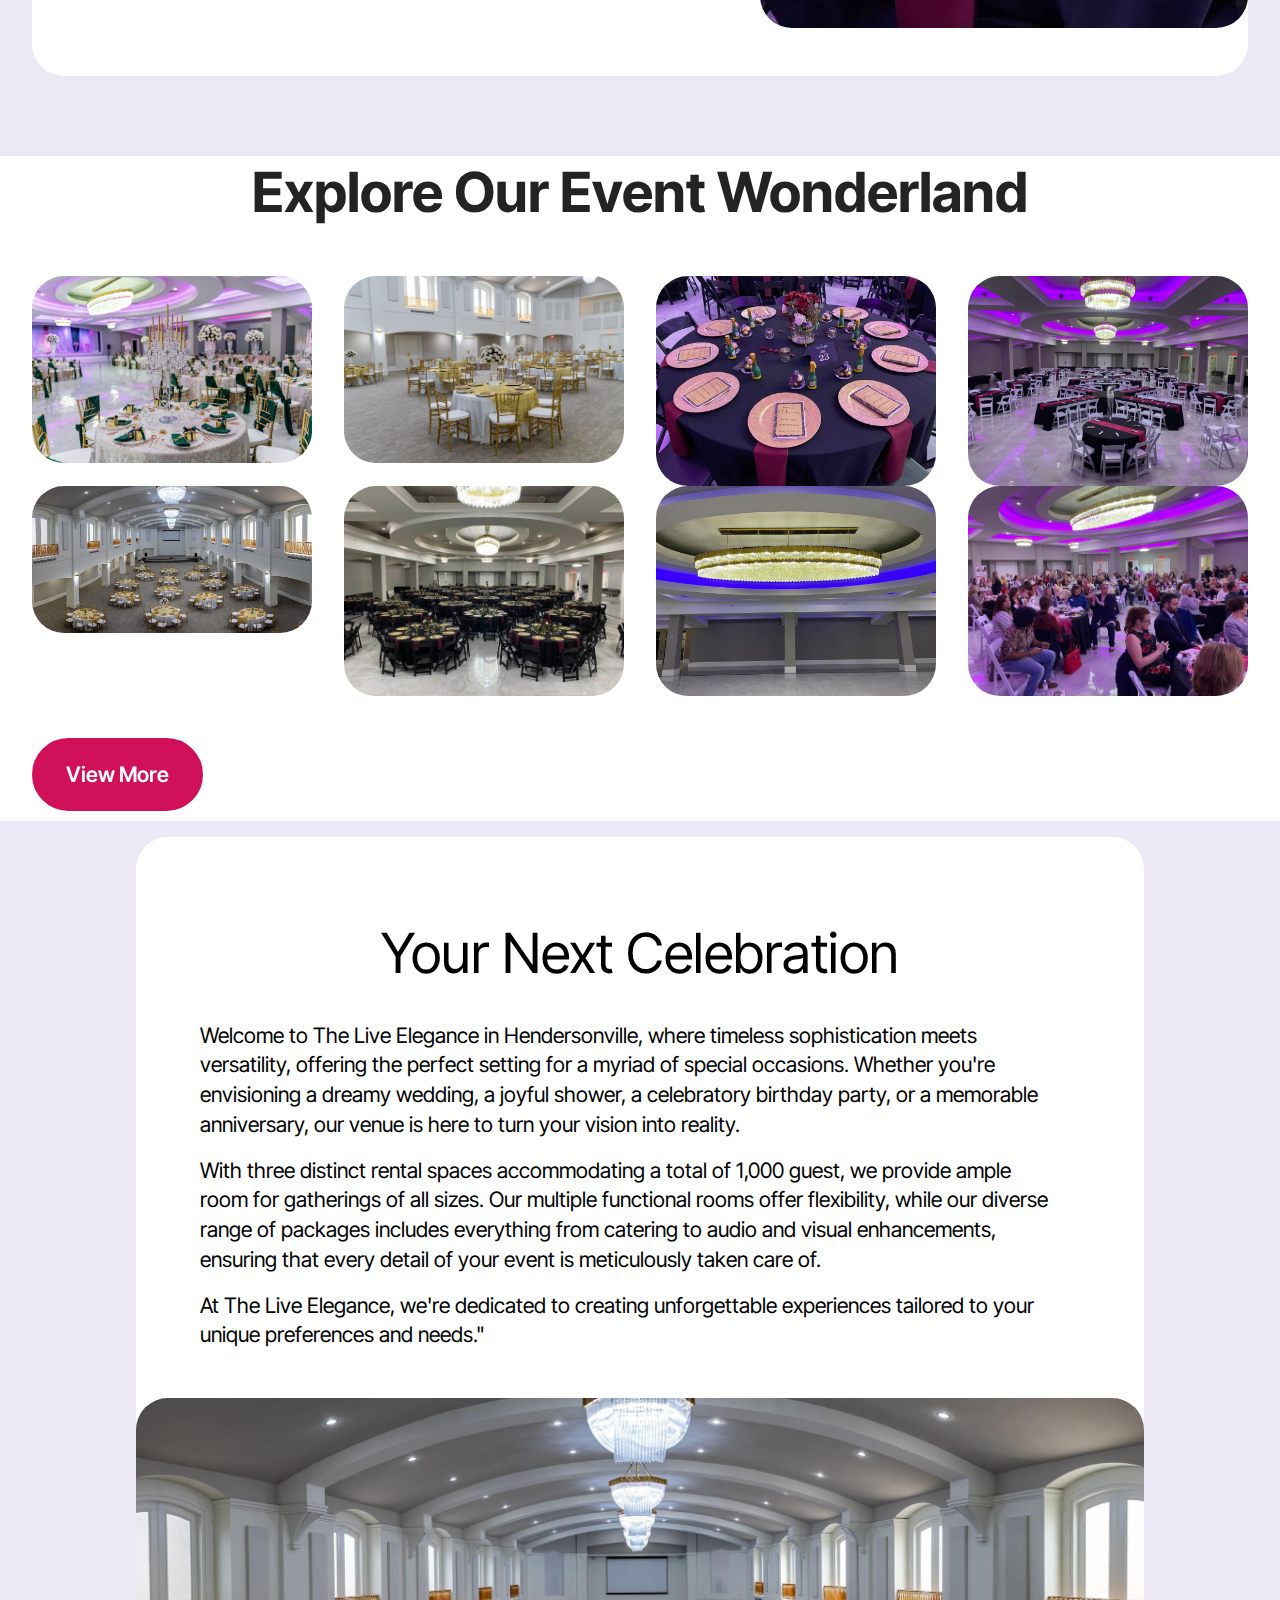
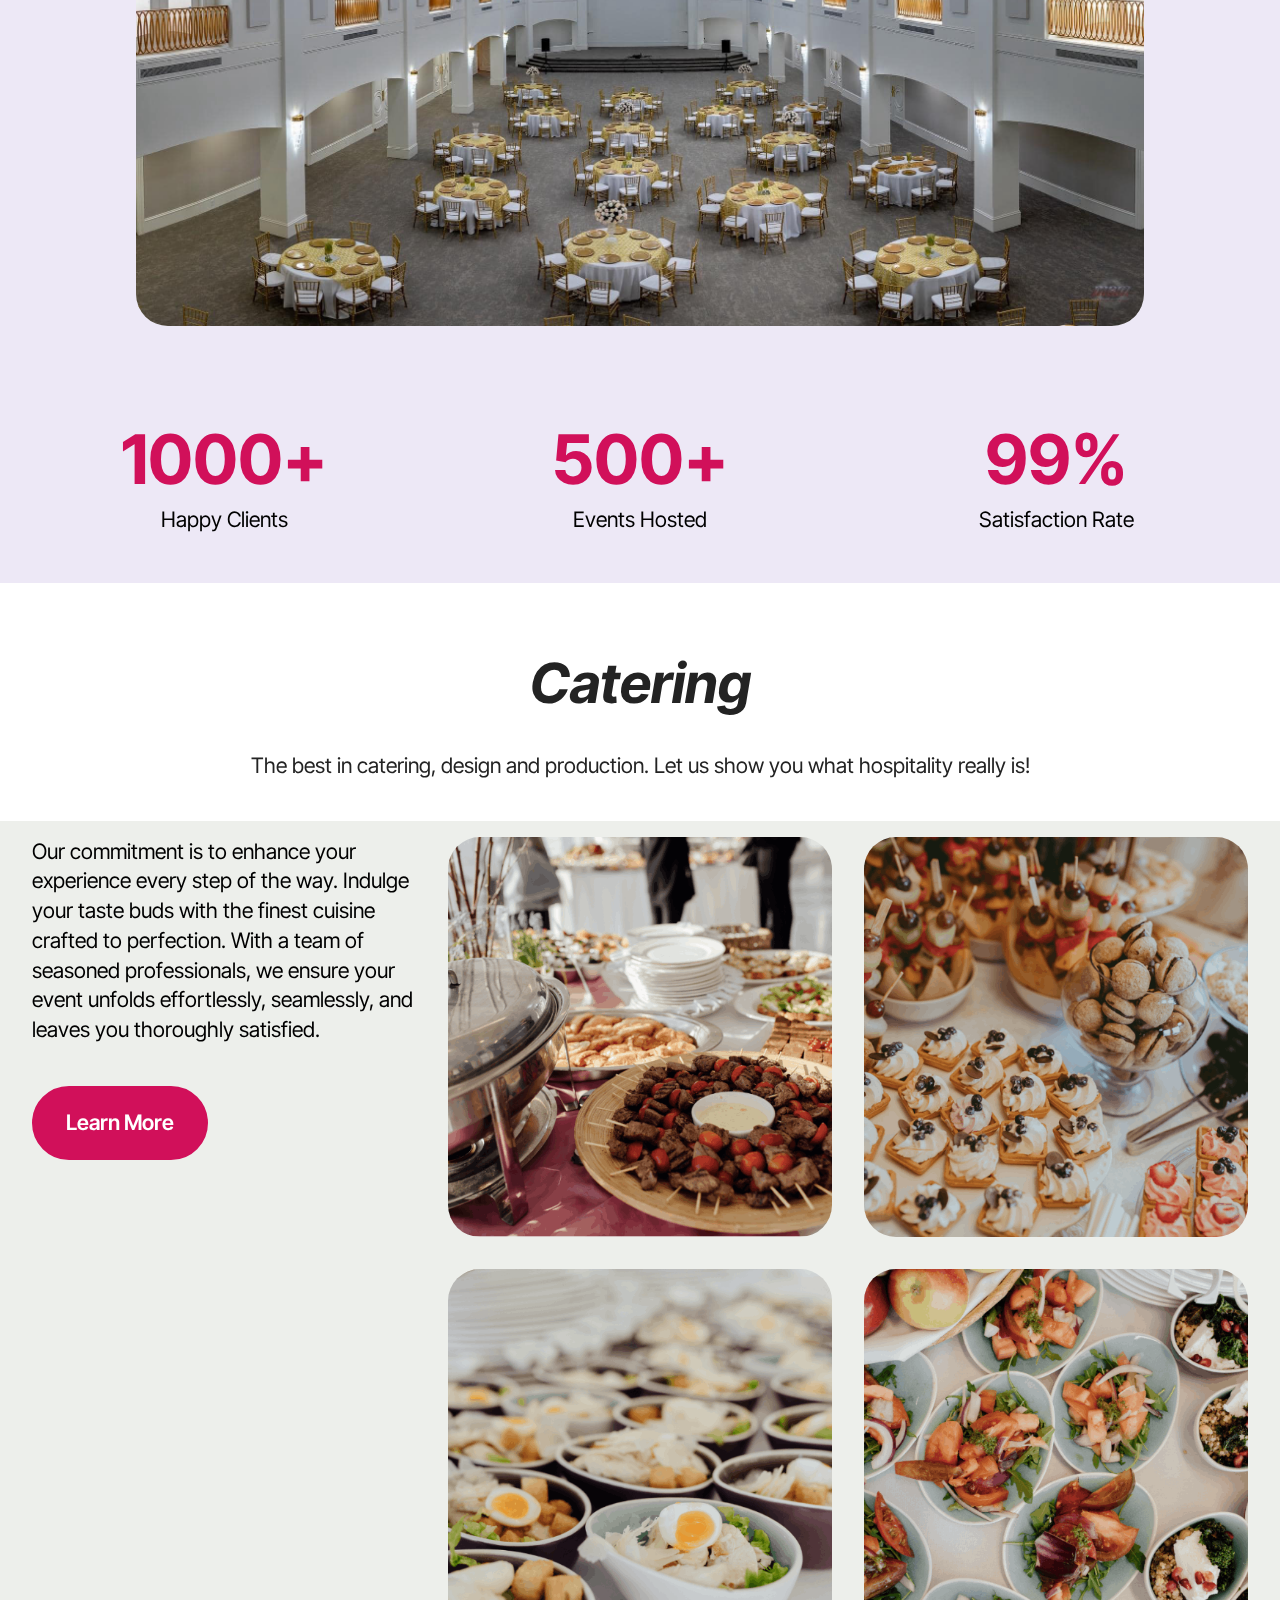
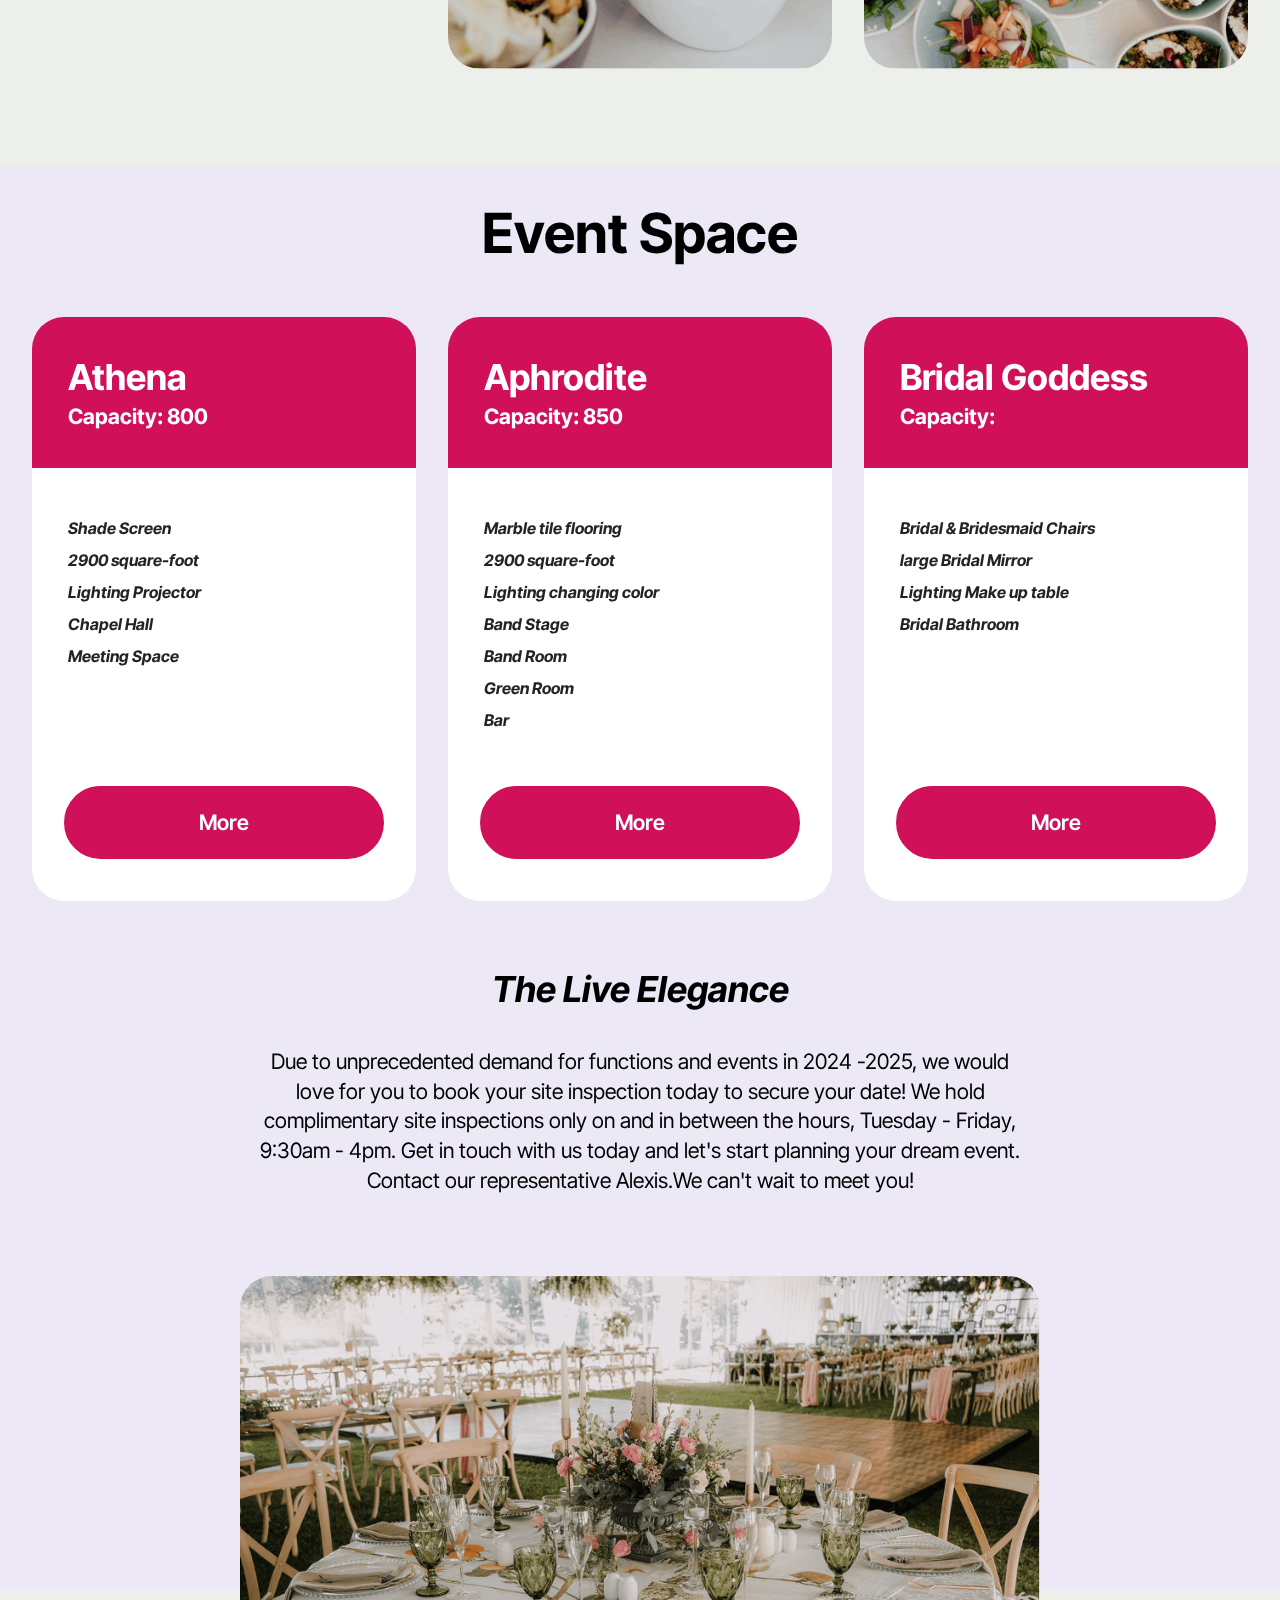
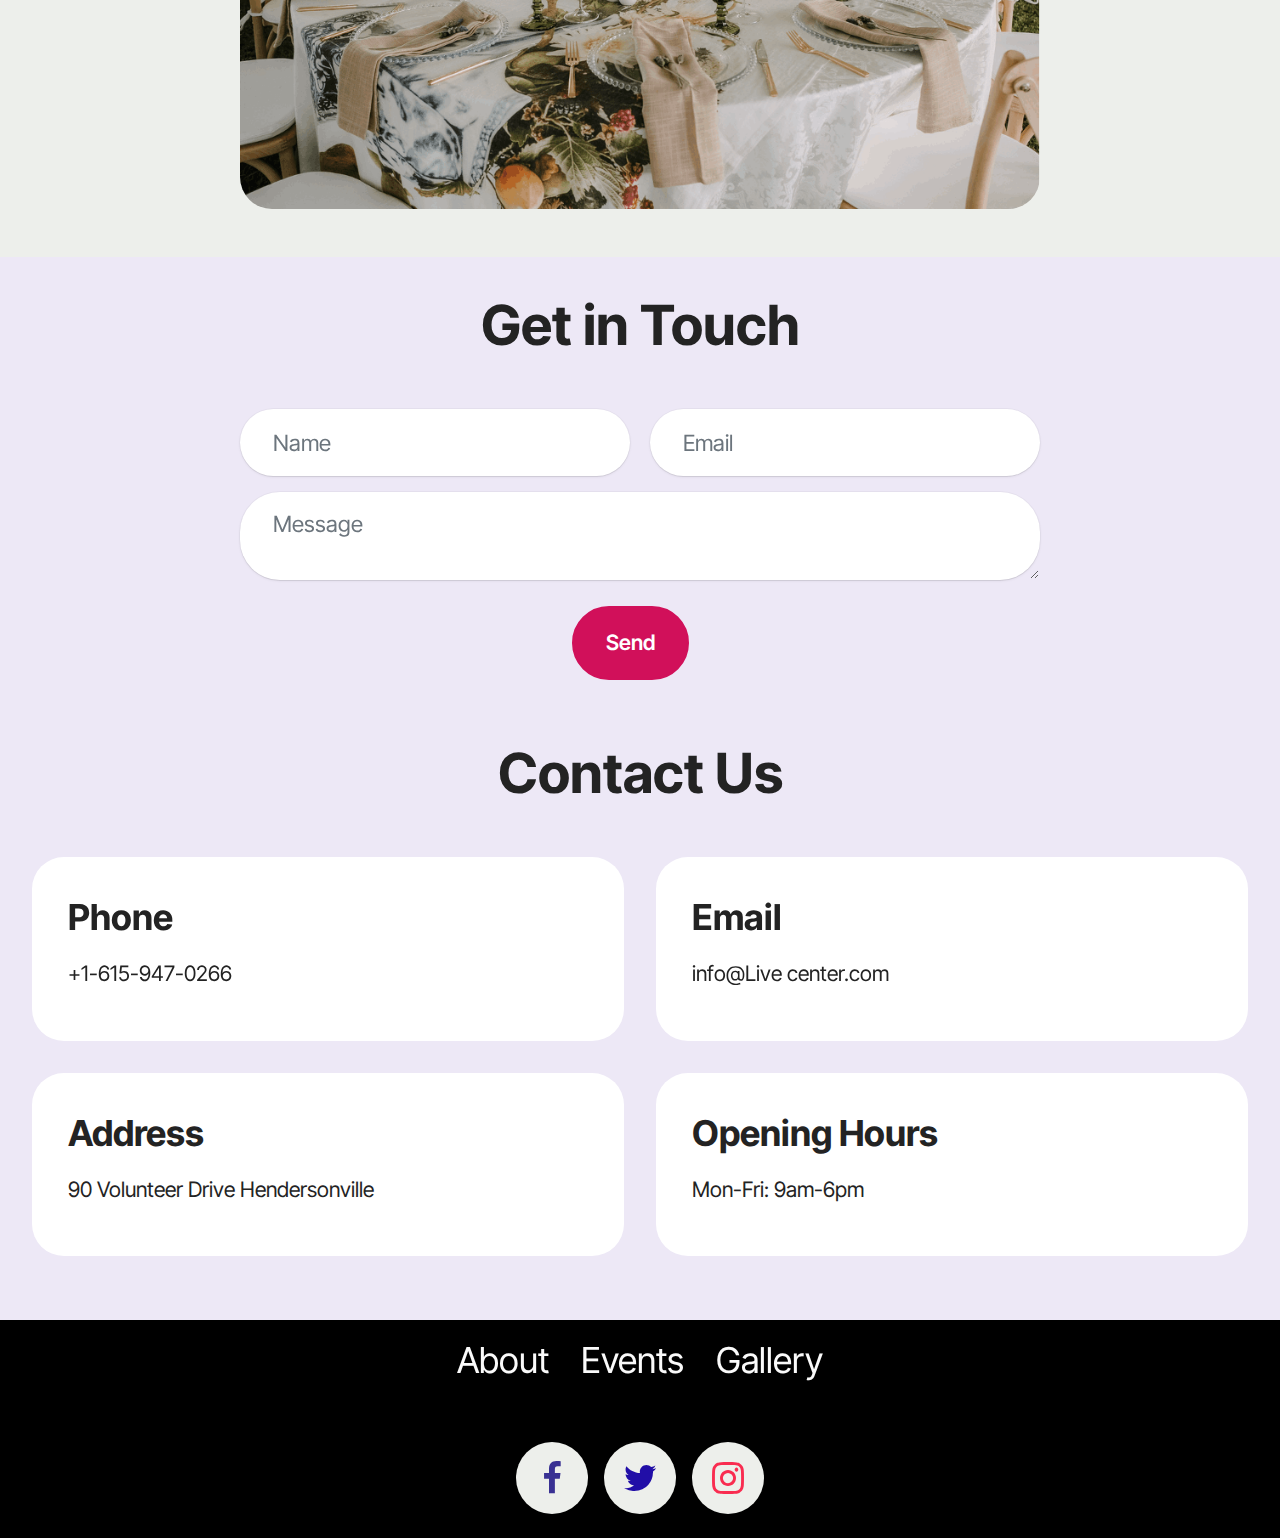
==== commit bf57219f: "Add files via upload" ====
--- a/index.html
+++ b/index.html
@@ -6,7 +6,7 @@
   <meta name="generator" content="Mobirise v5.9.17, mobirise.com">
   <meta name="viewport" content="width=device-width, initial-scale=1, minimum-scale=1">
   <link rel="shortcut icon" href="assets/images/uncle-logo2-287x160.png" type="image/x-icon">
-  <meta name="description" content="Live Centre Event Space offers a stunning venue for weddings, receptions, banquets, and more. Host your next event with us!">
+  <meta name="description" content="Live  Centre Event Space offers a stunning venue for weddings, receptions, banquets, and more. Host your next event with us!">
   
   
   <title>Live Event Space</title>
@@ -20,13 +20,14 @@
   <link rel="stylesheet" href="assets/theme/css/style.css">
   <link rel="preload" href="https://fonts.googleapis.com/css2?family=Inter+Tight:wght@400;700&display=swap&display=swap" as="style" onload="this.onload=null;this.rel='stylesheet'">
   <noscript><link rel="stylesheet" href="https://fonts.googleapis.com/css2?family=Inter+Tight:wght@400;700&display=swap&display=swap"></noscript>
-  <link rel="preload" as="style" href="assets/mobirise/css/mbr-additional.css?v=zTuafg"><link rel="stylesheet" href="assets/mobirise/css/mbr-additional.css?v=zTuafg" type="text/css">
+  <link rel="preload" as="style" href="assets/mobirise/css/mbr-additional.css?v=d5vdVZ"><link rel="stylesheet" href="assets/mobirise/css/mbr-additional.css?v=d5vdVZ" type="text/css">
 
   
   
   
 </head>
-<body>  
+<body>
+  
   <section data-bs-version="5.1" class="menu menu2 cid-u70zuFxo0R" once="menu" id="menu-5-u70zuFxo0R">
 	
 
@@ -35,10 +36,9 @@
 			<div class="navbar-brand">
 				<span class="navbar-logo">
 					<a href="http://index.html">
-						<img src="assets/images/uncle-logo2-287x160.png" alt="" style="height: 6.7rem;">
+						<img src="assets/images/uncle-logo2-287x160.png" alt="" style="height: 7rem;">
 					</a>
 				</span>
-				
 			</div>
 			<button class="navbar-toggler" type="button" data-toggle="collapse" data-bs-toggle="collapse" data-target="#navbarSupportedContent" data-bs-target="#navbarSupportedContent" aria-controls="navbarNavAltMarkup" aria-expanded="false" aria-label="Toggle navigation">
 				<div class="hamburger">
@@ -51,7 +51,7 @@
 			<div class="collapse navbar-collapse" id="navbarSupportedContent">
 				<ul class="navbar-nav nav-dropdown" data-app-modern-menu="true"><li class="nav-item">
 						<a class="nav-link link text-black text-primary display-4" href="index.html" aria-expanded="false">Home</a>
-					</li><li class="nav-item"><a class="nav-link link text-black text-primary display-4" href="index.html#gallery01-1">Gallery</a></li>
+					</li><li class="nav-item"><a class="nav-link link text-black text-primary display-4" href="index.html#gallery06-v">Gallery</a></li>
 					<li class="nav-item">
 						<a class="nav-link link text-black text-primary display-4" href="index.html#contacts-1-u70zuFBSXh">Contact</a>
 					</li><li class="nav-item dropdown"><a class="nav-link link text-black text-primary dropdown-toggle display-4" href="index.html#contacts-1-u70zuFBSXh" data-toggle="dropdown-submenu" data-bs-toggle="dropdown" data-bs-auto-close="outside" aria-expanded="false">Event Space</a><div class="dropdown-menu" aria-labelledby="dropdown-922"><a class="text-black text-primary dropdown-item display-4" href="Athena.html">Athena</a><a class="text-black text-primary dropdown-item display-4" href="Aphrodite.html">Aphrodite</a><a class="text-black text-primary show dropdown-item display-4" href="Bridal_Goddess.html">Bridal Goddess</a></div></li><li class="nav-item"><a class="nav-link link text-black text-primary show display-4" href="catering.html">Catering</a></li></ul>
@@ -91,18 +91,18 @@
         <div class="card-wrapper">
           <div class="row">
             <div class="col-12 col-md-12 col-lg-5 image-wrapper">
-              <img class="w-100" src="assets/images/257571977-125615299886264-6537704620160958358-n-960x720.jpg" alt="Live Centre">
+              <img class="w-100" src="assets/images/257571977-125615299886264-6537704620160958358-n-960x720.jpg" alt="Live  Centre">
             </div>
             <div class="col-12 col-lg col-md-12">
               <div class="text-wrapper align-left">
-                <h1 class="mbr-section-title mbr-fonts-style mb-4 display-2"><strong>Live Centre</strong>
+                <h1 class="mbr-section-title mbr-fonts-style mb-4 display-2"><strong>Live  Centre</strong>
                 </h1>
                 <p class="mbr-text mbr-fonts-style mb-3 display-7">"Experience the Perfect Blend of Rich History and Modern
 Elegance for Your Special Occasions!
-Welcome to The Live Elegance, where timeless charm
+Welcome to The Live  Elegance, where timeless charm
 meets contemporary sophistication.&nbsp;&nbsp;</p>
                 <p class="mbr-text mbr-fonts-style mb-3 display-7">Our venue caters to a wide range of events and occasions, offering an array of packages tailored to suit every style and need. Whether you prefer to personalize your event with your own vendors or entrust our expert team to curate an unforgettable experience,</p>
-                <p class="mbr-text mbr-fonts-style display-7">The Live Elegance ensures your day is flawlessly brought to life. From weddings to corporate gatherings, we've got you covered with unmatched attention to detail and dedication to excellence. Let us be a part of your special moments, where tradition meets innovation and memories are made to last a lifetime."</p>
+                <p class="mbr-text mbr-fonts-style display-7">The Live  Elegance ensures your day is flawlessly brought to life. From weddings to corporate gatherings, we've got you covered with unmatched attention to detail and dedication to excellence. Let us be a part of your special moments, where tradition meets innovation and memories are made to last a lifetime."</p>
                 
               </div>
             </div>
@@ -113,152 +113,78 @@
   </div>
 </section>
 
-<section data-bs-version="5.1" class="gallery1 mbr-gallery cid-u70NN5TNRz" id="gallery01-1">
-    
-    
-
-    <div class="container-fluid">
+<section data-bs-version="5.1" class="gallery06 cid-u9mxlPDaN0" id="gallery06-v">
+    
+    
+    <div class="container">
         <div class="row justify-content-center">
             <div class="col-12 content-head">
-                <div class="mb-5">
-                    <h3 class="mbr-section-title mbr-fonts-style align-center m-0 display-2"><strong>Explore Our Event Wonderland</strong></h3>
+                <div class="mbr-section-head mb-5">
+                    <h4 class="mbr-section-title mbr-fonts-style align-center mb-0 display-2"><strong>Explore Our Event Wonderland</strong></h4>
                     
                 </div>
             </div>
         </div>
-        
-        <div class="row mbr-gallery">
-            <div class="col-12 col-md-6 col-lg-3 item gallery-image">
-                <div class="item-wrapper mb-3" data-toggle="modal" data-bs-toggle="modal" data-target="#u99PHwrJMc-modal" data-bs-target="#u99PHwrJMc-modal">
-                    <img class="w-100" src="assets/images/319644285-5686098381468629-2737537975859204961-n-595x397.jpg" alt="Live Centre" data-slide-to="0" data-bs-slide-to="0" data-target="#lb-u99PHwrJMc" data-bs-target="#lb-u99PHwrJMc">
-                    <div class="icon-wrapper">
-                        <span class="mobi-mbri mobi-mbri-search mbr-iconfont mbr-iconfont-btn"></span>
-                    </div>
-                </div>
-                
-            </div>
-            <div class="col-12 col-md-6 col-lg-3 item gallery-image">
-                <div class="item-wrapper mb-3" data-toggle="modal" data-bs-toggle="modal" data-target="#u99PHwrJMc-modal" data-bs-target="#u99PHwrJMc-modal">
-                    <img class="w-100" src="assets/images/320929331-495531509388868-8748385758111742901-n-595x397.jpg" alt="Live Centre" data-slide-to="1" data-bs-slide-to="1" data-target="#lb-u99PHwrJMc" data-bs-target="#lb-u99PHwrJMc">
-                    <div class="icon-wrapper">
-                        <span class="mobi-mbri mobi-mbri-search mbr-iconfont mbr-iconfont-btn"></span>
-                    </div>
-                </div>
-                
-            </div>
-            <div class="col-12 col-md-6 col-lg-3 item gallery-image">
-                <div class="item-wrapper mb-3" data-toggle="modal" data-bs-toggle="modal" data-target="#u99PHwrJMc-modal" data-bs-target="#u99PHwrJMc-modal">
-                    <img class="w-100" src="assets/images/257571977-125615299886264-6537704620160958358-n-960x720.jpg" alt="Live Centre" data-slide-to="2" data-bs-slide-to="2" data-target="#lb-u99PHwrJMc" data-bs-target="#lb-u99PHwrJMc">
-                    <div class="icon-wrapper">
-                        <span class="mobi-mbri mobi-mbri-search mbr-iconfont mbr-iconfont-btn"></span>
-                    </div>
-                </div>
-                
-            </div>
-            <div class="col-12 col-md-6 col-lg-3 item gallery-image">
-                <div class="item-wrapper mb-3" data-toggle="modal" data-bs-toggle="modal" data-target="#u99PHwrJMc-modal" data-bs-target="#u99PHwrJMc-modal">
-                    <img class="w-100" src="assets/images/274262975-148573267590467-1226065469135155566-n-2000x1500.jpg" alt="Live Centre" data-slide-to="3" data-bs-slide-to="3" data-target="#lb-u99PHwrJMc" data-bs-target="#lb-u99PHwrJMc">
-                    <div class="icon-wrapper">
-                        <span class="mobi-mbri mobi-mbri-search mbr-iconfont mbr-iconfont-btn"></span>
-                    </div>
-                </div>
-                
-            </div>
-            <div class="col-12 col-md-6 col-lg-3 item gallery-image">
-                <div class="item-wrapper mb-3" data-toggle="modal" data-bs-toggle="modal" data-target="#u99PHwrJMc-modal" data-bs-target="#u99PHwrJMc-modal">
-                    <img class="w-100" src="assets/images/320514263-2086607851548885-4342695156070627079-n-2048x1073.jpg" alt="Live Centre" data-slide-to="4" data-bs-slide-to="4" data-target="#lb-u99PHwrJMc" data-bs-target="#lb-u99PHwrJMc">
-                    <div class="icon-wrapper">
-                        <span class="mobi-mbri mobi-mbri-search mbr-iconfont mbr-iconfont-btn"></span>
-                    </div>
-                </div>
-                
-            </div>
-            <div class="col-12 col-md-6 col-lg-3 item gallery-image">
-                <div class="item-wrapper mb-3" data-toggle="modal" data-bs-toggle="modal" data-target="#u99PHwrJMc-modal" data-bs-target="#u99PHwrJMc-modal">
-                    <img class="w-100" src="assets/images/257759147-125614933219634-5524056084572651303-n-595x446.jpg" alt="Live Centre" data-slide-to="5" data-bs-slide-to="5" data-target="#lb-u99PHwrJMc" data-bs-target="#lb-u99PHwrJMc">
-                    <div class="icon-wrapper">
-                        <span class="mobi-mbri mobi-mbri-search mbr-iconfont mbr-iconfont-btn"></span>
-                    </div>
-                </div>
-                
-            </div>
-            <div class="col-12 col-md-6 col-lg-3 item gallery-image">
-                <div class="item-wrapper mb-3" data-toggle="modal" data-bs-toggle="modal" data-target="#u99PHwrJMc-modal" data-bs-target="#u99PHwrJMc-modal">
-                    <img class="w-100" src="assets/images/306787294-177612521440316-5414177741729104102-n-2048x1536.jpg" alt="Live Centre" data-slide-to="6" data-bs-slide-to="6" data-target="#lb-u99PHwrJMc" data-bs-target="#lb-u99PHwrJMc">
-                    <div class="icon-wrapper">
-                        <span class="mobi-mbri mobi-mbri-search mbr-iconfont mbr-iconfont-btn"></span>
-                    </div>
-                </div>
-                
-            </div>
-            <div class="col-12 col-md-6 col-lg-3 item gallery-image">
-                <div class="item-wrapper mb-3" data-toggle="modal" data-bs-toggle="modal" data-target="#u99PHwrJMc-modal" data-bs-target="#u99PHwrJMc-modal">
-                    <img class="w-100" src="assets/images/274262855-148573287590465-9008054879863007153-n-595x446.jpg" alt="Live Centre" data-slide-to="7" data-bs-slide-to="7" data-target="#lb-u99PHwrJMc" data-bs-target="#lb-u99PHwrJMc">
-                    <div class="icon-wrapper">
-                        <span class="mobi-mbri mobi-mbri-search mbr-iconfont mbr-iconfont-btn"></span>
-                    </div>
-                </div>
-                
-            </div>
-
-        </div>
-
-        <div class="modal mbr-slider" tabindex="-1" role="dialog" aria-hidden="true" id="u99PHwrJMc-modal">
-            <div class="modal-dialog" role="document">
-                <div class="modal-content">
-                    <div class="modal-body">
-                        <div class="carousel slide" data-pause="false" data-bs-pause="false" id="lb-u99PHwrJMc" data-interval="5000" data-bs-interval="5000">
-                            <div class="carousel-inner">
-                                <div class="carousel-item active">
-                                    <img class="d-block w-100" src="assets/images/319644285-5686098381468629-2737537975859204961-n-595x397.jpg" alt="Mobirise Website Builder">
-                                </div>
-                                <div class="carousel-item">
-                                    <img class="d-block w-100" src="assets/images/320929331-495531509388868-8748385758111742901-n-595x397.jpg" alt="Mobirise Website Builder">
-                                </div>
-                                <div class="carousel-item">
-                                    <img class="d-block w-100" src="assets/images/257571977-125615299886264-6537704620160958358-n-960x720.jpg" alt="Mobirise Website Builder">
-                                </div>
-                                <div class="carousel-item">
-                                    <img class="d-block w-100" src="assets/images/274262975-148573267590467-1226065469135155566-n-2000x1500.jpg" alt="Mobirise Website Builder">
-                                </div>
-                                <div class="carousel-item">
-                                    <img class="d-block w-100" src="assets/images/320514263-2086607851548885-4342695156070627079-n-2048x1073.jpg" alt="Mobirise Website Builder">
-                                </div>
-                                <div class="carousel-item">
-                                    <img class="d-block w-100" src="assets/images/257759147-125614933219634-5524056084572651303-n-595x446.jpg" alt="Mobirise Website Builder">
-                                </div>
-                                <div class="carousel-item">
-                                    <img class="d-block w-100" src="assets/images/306787294-177612521440316-5414177741729104102-n-2048x1536.jpg" alt="Mobirise Website Builder">
-                                </div>
-                                <div class="carousel-item">
-                                    <img class="d-block w-100" src="assets/images/274262855-148573287590465-9008054879863007153-n-595x446.jpg" alt="Mobirise Website Builder">
-                                </div>
-                            </div>
-                            <ol class="carousel-indicators">
-                                <li data-slide-to="0" data-bs-slide-to="0" class="active" data-target="#lb-u99PHwrJMc" data-bs-target="#lb-u99PHwrJMc"></li>
-                                <li data-slide-to="1" data-bs-slide-to="1" data-target="#lb-u99PHwrJMc" data-bs-target="#lb-u99PHwrJMc"></li>
-                                <li data-slide-to="2" data-bs-slide-to="2" data-target="#lb-u99PHwrJMc" data-bs-target="#lb-u99PHwrJMc"></li>
-                                <li data-slide-to="3" data-bs-slide-to="3" data-target="#lb-u99PHwrJMc" data-bs-target="#lb-u99PHwrJMc"></li>
-                                <li data-slide-to="4" data-bs-slide-to="4" data-target="#lb-u99PHwrJMc" data-bs-target="#lb-u99PHwrJMc"></li>
-                                <li data-slide-to="5" data-bs-slide-to="5" data-target="#lb-u99PHwrJMc" data-bs-target="#lb-u99PHwrJMc"></li>
-                                <li data-slide-to="6" data-bs-slide-to="6" data-target="#lb-u99PHwrJMc" data-bs-target="#lb-u99PHwrJMc"></li>
-                                <li data-slide-to="7" data-bs-slide-to="7" data-target="#lb-u99PHwrJMc" data-bs-target="#lb-u99PHwrJMc"></li>
-                            </ol>
-                            <a role="button" href="" class="close" data-dismiss="modal" data-bs-dismiss="modal" aria-label="Close">
-                            </a>
-                            <a class="carousel-control-prev carousel-control" role="button" data-slide="prev" data-bs-slide="prev" href="#lb-u99PHwrJMc">
-                                <span class="mobi-mbri mobi-mbri-arrow-prev" aria-hidden="true"></span>
-                                <span class="sr-only visually-hidden">Previous</span>
-                            </a>
-                            <a class="carousel-control-next carousel-control" role="button" data-slide="next" data-bs-slide="next" href="#lb-u99PHwrJMc">
-                                <span class="mobi-mbri mobi-mbri-arrow-next" aria-hidden="true"></span>
-                                <span class="sr-only visually-hidden">Next</span>
-                            </a>
-                        </div>
-                    </div>
-                </div>
-            </div>
-        </div>
+        <div class="row">
+            <div class="item features-image col-12 col-md-6 col-lg-3 active">
+                <div class="item-wrapper">
+                    <div class="item-img">
+                        <img src="assets/images/319644285-5686098381468629-2737537975859204961-n-816x544.jpg" alt="Gallery" title="" data-slide-to="0" data-bs-slide-to="0">
+                    </div>
+                </div>
+            </div>
+            <div class="item features-image col-12 col-md-6 col-lg-3">
+                <div class="item-wrapper">
+                    <div class="item-img">
+                        <img src="assets/images/320929331-495531509388868-8748385758111742901-n-595x397.jpg" alt="Gallery" title="" data-slide-to="1" data-bs-slide-to="1">
+                    </div>
+                </div>
+            </div>
+            <div class="item features-image col-12 col-md-6 col-lg-3">
+                <div class="item-wrapper">
+                    <div class="item-img">
+                        <img src="assets/images/257571977-125615299886264-6537704620160958358-n-960x720.jpg" alt="Gallery" title="" data-slide-to="2" data-bs-slide-to="2">
+                    </div>
+                </div>
+            </div>
+            <div class="item features-image col-12 col-md-6 col-lg-3">
+                <div class="item-wrapper">
+                    <div class="item-img">
+                        <img src="assets/images/274262975-148573267590467-1226065469135155566-n-816x612.jpg" alt="Gallery" title="" data-slide-to="3" data-bs-slide-to="3">
+                    </div>
+                </div>
+            </div>
+            <div class="item features-image col-12 col-md-6 col-lg-3">
+                <div class="item-wrapper">
+                    <div class="item-img">
+                        <img src="assets/images/320514263-2086607851548885-4342695156070627079-n-2048x1073.jpg" alt="Gallery" title="" data-slide-to="4" data-bs-slide-to="4">
+                    </div>
+                </div>
+            </div>
+            <div class="item features-image col-12 col-md-6 col-lg-3">
+                <div class="item-wrapper">
+                    <div class="item-img">
+                        <img src="assets/images/257759147-125614933219634-5524056084572651303-n-595x446.jpg" alt="Gallery" title="" data-slide-to="5" data-bs-slide-to="5">
+                    </div>
+                </div>
+            </div>
+            <div class="item features-image col-12 col-md-6 col-lg-3">
+                <div class="item-wrapper">
+                    <div class="item-img">
+                        <img src="assets/images/306787294-177612521440316-5414177741729104102-n-2048x1536.jpg" alt="Gallery" title="" data-slide-to="6" data-bs-slide-to="6">
+                    </div>
+                </div>
+            </div>
+            <div class="item features-image col-12 col-md-6 col-lg-3">
+                <div class="item-wrapper">
+                    <div class="item-img">
+                        <img src="assets/images/274262855-148573287590465-9008054879863007153-n-595x446.jpg" alt="Gallery" title="" data-slide-to="7" data-bs-slide-to="7">
+                    </div>
+                </div>
+            </div>
+
+        </div>
+        <div class="mbr-section-btn mt-4"><a class="btn btn-primary display-7" href="Gallery.html">View More</a></div>
     </div>
 </section>
 
@@ -278,7 +204,7 @@
             <div class="item features-without-image col-12">
               <div class="item-wrapper">
                 
-                <p class="mbr-text mbr-fonts-style display-7">Welcome to The Live Elegance in Hendersonville,
+                <p class="mbr-text mbr-fonts-style display-7">Welcome to The Live  Elegance in Hendersonville,
 where timeless sophistication meets versatility,
 offering the perfect setting for a myriad of special
 occasions. Whether you're envisioning a dreamy
@@ -303,7 +229,7 @@
             <div class="item features-without-image col-12">
               <div class="item-wrapper">
                 
-                <p class="mbr-text mbr-fonts-style display-7">At The Live Elegance, we're dedicated to
+                <p class="mbr-text mbr-fonts-style display-7">At The Live  Elegance, we're dedicated to
 creating unforgettable experiences tailored to your
 unique preferences and needs."</p>
               </div>
@@ -311,7 +237,7 @@
           </div>
           </div>
           <div class="image-wrapper d-flex justify-content-center mt-3">
-            <img src="assets/images/320514263-2086607851548885-4342695156070627079-n-2048x1073.jpg" alt="Live Centre">
+            <img src="assets/images/320514263-2086607851548885-4342695156070627079-n-2048x1073.jpg" alt="Live  Centre">
           </div>
         </div>
       </div>
@@ -511,15 +437,15 @@
 		<div class="row justify-content-center">
 			<div class="col-md-12 content-head">
 				<h1 class="mbr-section-title mbr-fonts-style mb-4 display-5">
-					<em><strong>The Live Elegance</strong></em></h1>
+					<em><strong>The Live  Elegance</strong></em></h1>
 				<p class="mbr-text mbr-fonts-style mb-4 display-7">Due to unprecedented demand for functions and events in 2024 -2025, we would love for you to book your site inspection today to secure your date! We hold complimentary site inspections only on and in between the hours, Tuesday - Friday, 9:30am - 4pm. Get in touch with us today and let's start planning your dream event. Contact our representative Alexis.We can't wait to meet you!
 				</p>
-				<div class="mbr-section-btn mt-3"><a class="btn btn-primary display-7" href="index.html#contact-form-2-u70zuFBLPX">Contact Us</a></div>
+				
 			</div>
 		</div>
 		<div class="row mt-5 justify-content-center">
 			<div class="col-12 col-lg-8">
-				<img src="assets/images/ass-941x627.png" alt="Live" title="">
+				<img src="assets/images/ass-941x627.png" alt="Live " title="">
 			</div>
 		</div>
 	</div>
@@ -541,7 +467,7 @@
         </div>
         <div class="row justify-content-center">
             <div class="col-lg-8 mx-auto mbr-form" data-form-type="formoid">
-                <form action="https://mobirise.eu/" method="POST" class="mbr-form form-with-styler" data-form-title="Form Name"><input type="hidden" name="email" data-form-email="true" value="iiTrYH9aJuQvFzGcxIvQMgH66fmJSUYwXBgcujx6FcKlrPKM/JQs20QR0OQopiNbMpw1oy+E3ITqU/I2P6sCOLxTetYBZKnognGGDc3LKMIMBrJZSWh4o/DLEc1gtAx0">
+                <form action="https://mobirise.eu/" method="POST" class="mbr-form form-with-styler" data-form-title="Form Name"><input type="hidden" name="email" data-form-email="true" value="rTweMTNzOT+K04Z/kWBCX4oL+wGXgESb7Zbd/JaZjsDI8EFdZAhRGukpEV8weX8vpjyrPB5Own9MkkFn3G++CXxCQZR4VBxbk8CHm4W3Av1r7RHiT3Xf37xXfG1lTSRo">
                     <div class="row">
                         <div hidden="hidden" data-form-alert="" class="alert alert-success col-12">Thanks for filling out the form!</div>
                         <div hidden="hidden" data-form-alert-danger="" class="alert alert-danger col-12">
@@ -600,7 +526,7 @@
                             <strong>Email</strong>
                         </h6>
                         <p class="mbr-text mbr-fonts-style display-7">
-                            <a href="mailto:info@Liveeventspace.com" class="text-black">info@Livecenter.com</a>
+                            <a href="mailto:info@Live eventspace.com" class="text-black">info@Live center.com</a>
                         </p>
                     </div>
                 </div>
@@ -648,7 +574,7 @@
                   </li><li class="header-menu-item mbr-fonts-style display-5">
                     <a href="index.html#pricing-cards-1-u70zuFzxa2" class="text-white text-primary">Events</a>
                   </li><li class="header-menu-item mbr-fonts-style display-5">
-                    <a href="index.html#gallery01-1" class="text-white text-primary">Gallery</a>
+                    <a href="index.html#gallery06-v" class="text-white text-primary">Gallery</a>
                   </li></ul>
               </div>
 
@@ -677,14 +603,8 @@
         </div>
     </div>
 </section>
-<script src="assets/bootstrap/js/bootstrap.bundle.min.js"></script>
-<script src="assets/parallax/jarallax.js"></script>
-<script src="assets/smoothscroll/smooth-scroll.js"></script>
-<script src="assets/ytplayer/index.js"></script>
-<script src="assets/dropdown/js/navbar-dropdown.js"></script>
-<script src="assets/theme/js/script.js"></script>
-<script src="assets/formoid/formoid.min.js"></script>  
+<script src="assets/bootstrap/js/bootstrap.bundle.min.js"></script>  <script src="assets/parallax/jarallax.js"></script>  <script src="assets/smoothscroll/smooth-scroll.js"></script>  <script src="assets/ytplayer/index.js"></script>  <script src="assets/dropdown/js/navbar-dropdown.js"></script>  <script src="assets/theme/js/script.js"></script>  <script src="assets/formoid/formoid.min.js"></script>  
   
   
 </body>
-</html>
+</html>